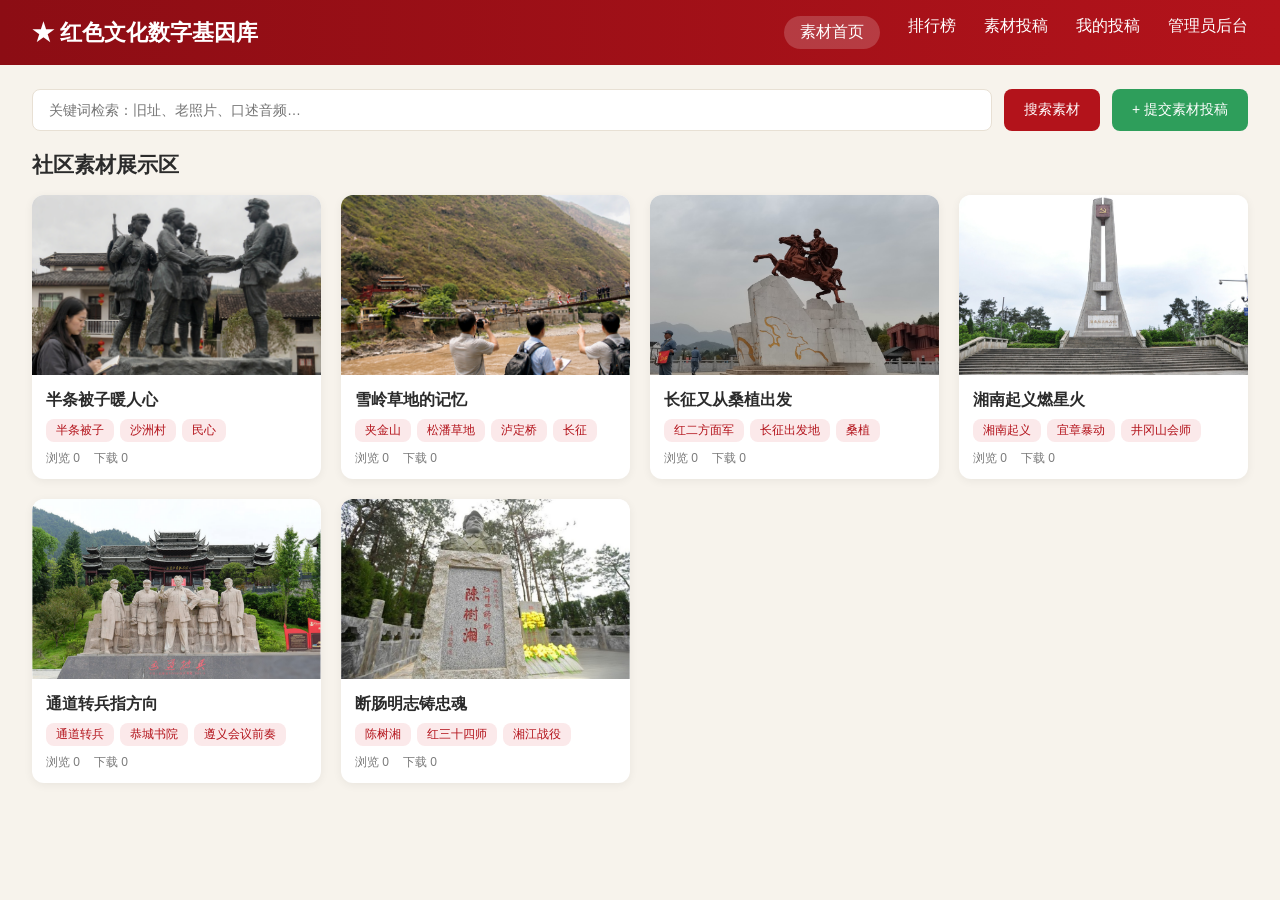
==== index.html @ 434a96a3 "初始项目骨架和6条素材" ====
<!DOCTYPE html>
<html lang="zh-CN">
<head>
  <meta charset="UTF-8">
  <meta name="viewport" content="width=device-width, initial-scale=1.0">
  <title>素材首页 · 红色文化数字基因库</title>
  <link rel="stylesheet" href="css/common.css">
</head>
<body>
  <!-- 顶部导航 -->
  <header class="top-bar">
    <div class="logo">★ 红色文化数字基因库</div>
    <nav class="nav">
      <a href="index.html" class="active">素材首页</a>
      <a href="javascript:;">排行榜</a>
      <a href="javascript:;">素材投稿</a>
      <a href="javascript:;">我的投稿</a>
      <a href="admin.html">管理员后台</a>
    </nav>
  </header>

  <main style="padding: 24px 32px;">
    <!-- 搜索与筛选（演示占位，后续按需实现真实筛选） -->
    <section style="display:flex;gap:12px;margin-bottom:20px;">
      <input type="text" placeholder="关键词检索：旧址、老照片、口述音频…"
             style="flex:1;padding:12px 16px;border:1px solid var(--border);border-radius:var(--radius-sm);font-size:var(--font-body);">
      <button class="btn btn-red">搜索素材</button>
      <button class="btn btn-green">+ 提交素材投稿</button>
    </section>

    <h2 style="margin:20px 0 16px;">社区素材展示区</h2>
    <!-- 素材卡片墙：由 js/data.js 渲染 -->
    <section id="material-grid" style="display:grid;grid-template-columns:repeat(auto-fill,minmax(260px,1fr));gap:20px;"></section>
  </main>

  <script src="js/data.js"></script>
  <script>
    // 渲染素材卡片；点击跳转详情页 detail.html?id=编号
    const grid = document.getElementById('material-grid');
    materials.forEach(m => {
      const card = document.createElement('div');
      card.className = 'card material-card';
      card.onclick = () => location.href = `detail.html?id=${m.id}`;
      const tags = m.tags.map(t => `<span class="tag">${t}</span>`).join('');
      card.innerHTML = `
        <img class="cover" src="${m.cover}" alt="${m.title}">
        <div class="info">
          <div class="title">${m.title}</div>
          <div class="tags">${tags}</div>
          <div class="meta"><span>浏览 ${m.views}</span><span>下载 ${m.downloads}</span></div>
        </div>`;
      grid.appendChild(card);
    });
  </script>
</body>
</html>
---- css/common.css ----
/* ============================================
   红色文化数字基因库 · 公共样式
   前台首页 / 详情页 / 管理后台 共用本文件
   配色、字号、卡片样式统一在此修改
   ============================================ */

:root {
  /* 主色（参考图深红标题栏） */
  --main-red: #b3131b;
  --main-red-dark: #8c0d14;
  --gold: #d9a441;
  /* 背景 */
  --bg: #f7f3ec;
  --card-bg: #ffffff;
  --tag-bg: #fbe9ea;
  --tag-text: #b3131b;
  /* 文字 */
  --text-main: #2b2b2b;
  --text-sub: #7a7a7a;
  /* 按钮 */
  --btn-green: #2e9e5b;
  --border: #e8e0d4;
  /* 圆角与间距 */
  --radius: 12px;
  --radius-sm: 8px;
  /* 字号 */
  --font-title: 22px;
  --font-subtitle: 16px;
  --font-body: 14px;
  --font-tag: 12px;
}

* { margin: 0; padding: 0; box-sizing: border-box; }

body {
  font-family: "Microsoft YaHei", "PingFang SC", sans-serif;
  background: var(--bg);
  color: var(--text-main);
  font-size: var(--font-body);
}

/* 顶部导航栏（红底） */
.top-bar {
  background: linear-gradient(90deg, var(--main-red-dark), var(--main-red));
  color: #fff;
  padding: 16px 32px;
  display: flex;
  align-items: center;
  justify-content: space-between;
}
.top-bar .logo {
  display: flex;
  align-items: center;
  gap: 10px;
  font-size: var(--font-title);
  font-weight: bold;
}
.top-bar .nav { display: flex; gap: 28px; }
.top-bar .nav a { color: #fff; text-decoration: none; font-size: var(--font-subtitle); }
.top-bar .nav a.active {
  background: rgba(255,255,255,.18);
  border-radius: 20px;
  padding: 6px 16px;
}

/* 通用卡片 */
.card {
  background: var(--card-bg);
  border-radius: var(--radius);
  box-shadow: 0 2px 10px rgba(0,0,0,.06);
  overflow: hidden;
}

/* 素材卡片 */
.material-card { cursor: pointer; }
.material-card .cover { width: 100%; height: 180px; object-fit: cover; }
.material-card .info { padding: 12px 14px; }
.material-card .title { font-size: var(--font-subtitle); font-weight: bold; margin-bottom: 8px; }
.material-card .tags { display: flex; gap: 6px; flex-wrap: wrap; margin-bottom: 8px; }
.material-card .tag {
  background: var(--tag-bg);
  color: var(--tag-text);
  font-size: var(--font-tag);
  padding: 3px 10px;
  border-radius: var(--radius-sm);
}
.material-card .meta { color: var(--text-sub); font-size: var(--font-tag); display: flex; gap: 14px; }

/* 按钮 */
.btn { border: none; border-radius: var(--radius-sm); padding: 10px 20px; cursor: pointer; font-size: var(--font-body); }
.btn-red { background: var(--main-red); color: #fff; }
.btn-green { background: var(--btn-green); color: #fff; }
.btn-gold { background: var(--gold); color: #fff; }

/* 表格（后台素材管理） */
.table { width: 100%; border-collapse: collapse; background: var(--card-bg); border-radius: var(--radius); overflow: hidden; }
.table th { background: var(--main-red); color: #fff; padding: 12px; font-size: var(--font-body); }
.table td { padding: 12px; border-bottom: 1px solid var(--border); }
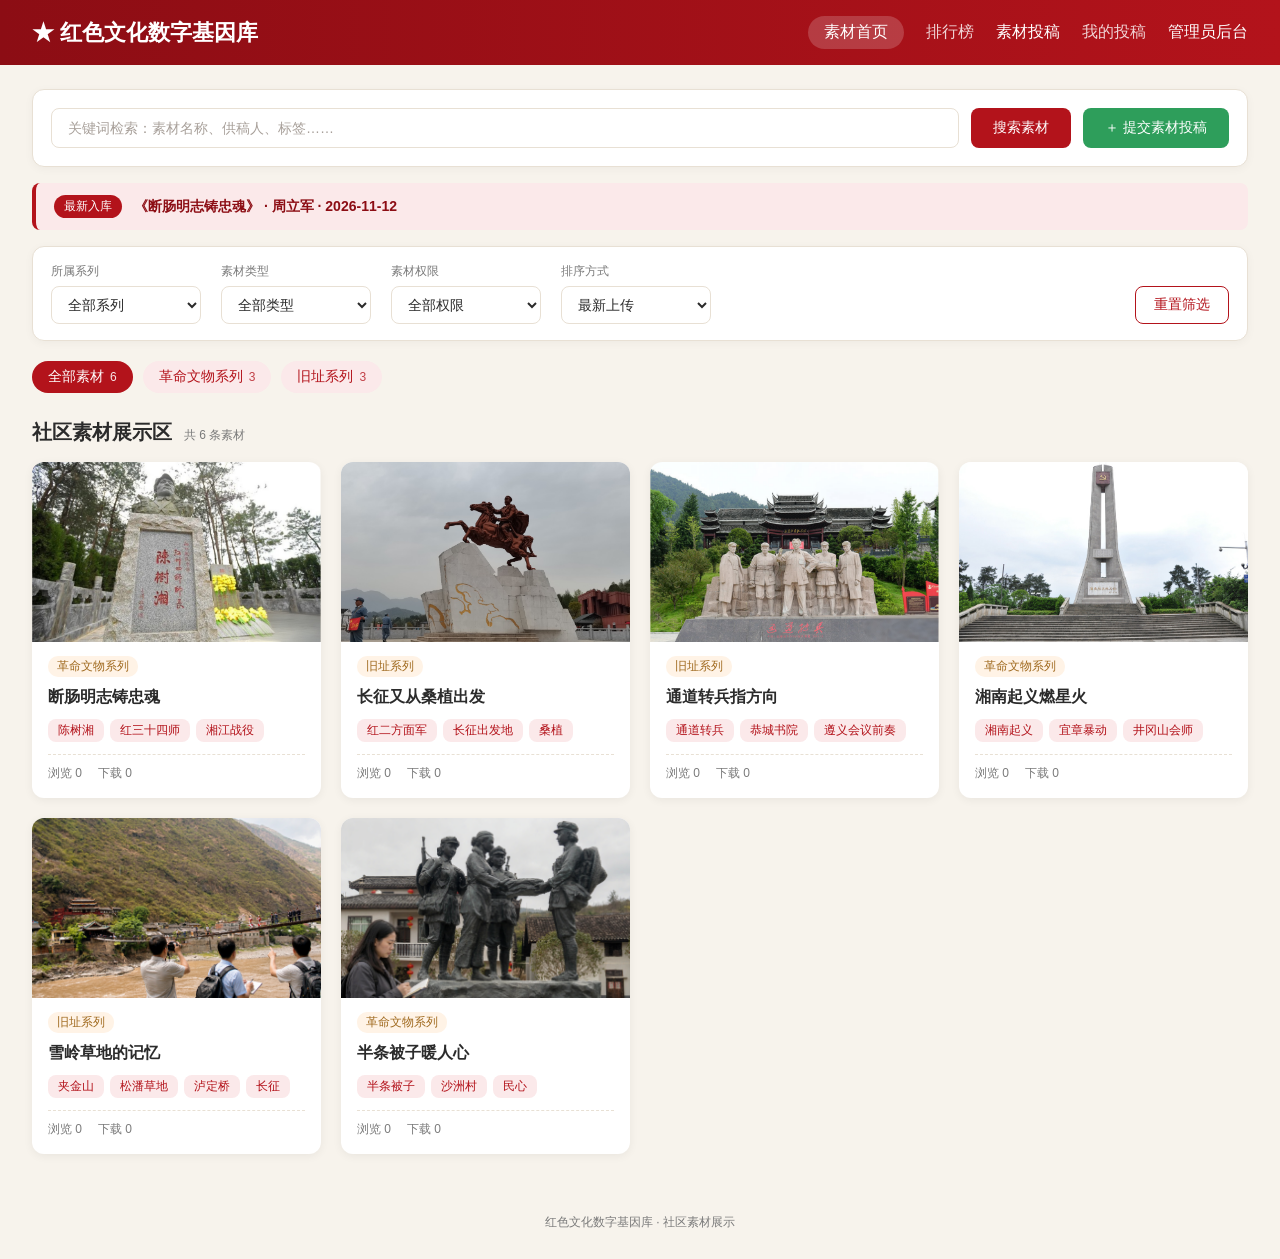
==== commit 5353bf42: "素材首页，详细页，投稿展示与本地浏览下载统计" ====
--- a/index.html
+++ b/index.html
@@ -5,6 +5,7 @@
   <meta name="viewport" content="width=device-width, initial-scale=1.0">
   <title>素材首页 · 红色文化数字基因库</title>
   <link rel="stylesheet" href="css/common.css">
+  <link rel="stylesheet" href="css/index.css">
 </head>
 <body>
   <!-- 顶部导航 -->
@@ -12,45 +13,147 @@
     <div class="logo">★ 红色文化数字基因库</div>
     <nav class="nav">
       <a href="index.html" class="active">素材首页</a>
-      <a href="javascript:;">排行榜</a>
-      <a href="javascript:;">素材投稿</a>
-      <a href="javascript:;">我的投稿</a>
+      <a href="javascript:;" class="nav-placeholder" aria-disabled="true" title="暂未开放">排行榜</a>
+      <a href="javascript:;" id="nav-submit" title="提交素材投稿">素材投稿</a>
+      <a href="javascript:;" class="nav-placeholder" aria-disabled="true" title="暂未开放">我的投稿</a>
       <a href="admin.html">管理员后台</a>
     </nav>
   </header>
 
-  <main style="padding: 24px 32px;">
-    <!-- 搜索与筛选（演示占位，后续按需实现真实筛选） -->
-    <section style="display:flex;gap:12px;margin-bottom:20px;">
-      <input type="text" placeholder="关键词检索：旧址、老照片、口述音频…"
-             style="flex:1;padding:12px 16px;border:1px solid var(--border);border-radius:var(--radius-sm);font-size:var(--font-body);">
-      <button class="btn btn-red">搜索素材</button>
-      <button class="btn btn-green">+ 提交素材投稿</button>
+  <main class="page">
+    <!-- 搜索区 -->
+    <section class="search-panel">
+      <div class="search-row">
+        <input id="search-input" class="search-input" type="search"
+               placeholder="关键词检索：素材名称、供稿人、标签……" autocomplete="off">
+        <button id="search-btn" class="btn btn-red" type="button">搜索素材</button>
+        <button id="submit-btn" class="btn btn-green" type="button">＋ 提交素材投稿</button>
+      </div>
     </section>
 
-    <h2 style="margin:20px 0 16px;">社区素材展示区</h2>
-    <!-- 素材卡片墙：由 js/data.js 渲染 -->
-    <section id="material-grid" style="display:grid;grid-template-columns:repeat(auto-fill,minmax(260px,1fr));gap:20px;"></section>
+    <!-- 最新素材提示 -->
+    <section class="latest-bar" aria-label="最新素材">
+      <span class="latest-label">最新入库</span>
+      <a id="latest-link" class="latest-link" href="index.html"></a>
+    </section>
+
+    <!-- 筛选区 -->
+    <section class="filter-card" aria-label="筛选条件">
+      <div class="filter-field">
+        <label for="filter-series">所属系列</label>
+        <select id="filter-series" class="filter-select"></select>
+      </div>
+      <div class="filter-field">
+        <label for="filter-type">素材类型</label>
+        <select id="filter-type" class="filter-select"></select>
+      </div>
+      <div class="filter-field">
+        <label for="filter-permission">素材权限</label>
+        <select id="filter-permission" class="filter-select">
+          <option value="all">全部权限</option>
+          <option value="public">公开素材</option>
+        </select>
+      </div>
+      <div class="filter-field">
+        <label for="filter-sort">排序方式</label>
+        <select id="filter-sort" class="filter-select">
+          <option value="date">最新上传</option>
+          <option value="views">浏览量</option>
+          <option value="downloads">下载量</option>
+        </select>
+      </div>
+      <div class="filter-actions">
+        <button id="reset-btn" class="btn btn-outline" type="button">重置筛选</button>
+      </div>
+    </section>
+
+    <!-- 系列快捷标签 -->
+    <section id="series-tabs" class="series-tabs" aria-label="系列快捷筛选"></section>
+
+    <!-- 卡片墙 -->
+    <div class="grid-head">
+      <h2>社区素材展示区</h2>
+      <span id="result-count" class="result-count"></span>
+    </div>
+    <section id="material-grid" class="material-grid" aria-live="polite"></section>
+    <p id="empty-state" class="empty-state" hidden>暂无匹配素材</p>
   </main>
 
+  <footer class="site-footer">红色文化数字基因库 · 社区素材展示</footer>
+
+  <!-- 投稿弹窗 -->
+  <div id="submit-modal" class="modal" hidden>
+    <div class="modal-backdrop" data-close-modal></div>
+    <div class="modal-dialog" role="dialog" aria-modal="true" aria-labelledby="modal-title">
+      <div class="modal-head">
+        <h3 id="modal-title">提交素材投稿</h3>
+        <button type="button" class="modal-close" id="modal-close" aria-label="关闭投稿窗口">×</button>
+      </div>
+      <form id="submit-form" class="modal-body" novalidate>
+        <div class="form-grid">
+          <div class="form-field form-field-full">
+            <label for="field-title">素材标题 <span class="required">*</span></label>
+            <input id="field-title" name="title" type="text" maxlength="60" placeholder="请输入素材标题">
+          </div>
+
+          <div class="form-field">
+            <label for="field-author">供稿人 <span class="required">*</span></label>
+            <input id="field-author" name="author" type="text" maxlength="30" placeholder="请输入供稿人姓名">
+          </div>
+
+          <div class="form-field">
+            <label for="field-series">所属系列 <span class="required">*</span></label>
+            <input id="field-series" name="series" type="text" maxlength="30" list="series-options"
+                   placeholder="如：革命文物系列" autocomplete="off">
+            <datalist id="series-options"></datalist>
+          </div>
+
+          <div class="form-field">
+            <label for="field-date">日期</label>
+            <input id="field-date" name="date" type="date">
+          </div>
+
+          <div class="form-field">
+            <label for="field-location">地点</label>
+            <input id="field-location" name="location" type="text" maxlength="60" placeholder="选填">
+          </div>
+
+          <div class="form-field form-field-full">
+            <label for="field-tags">标签</label>
+            <input id="field-tags" name="tags" type="text" maxlength="100"
+                   placeholder="选填，多个标签用逗号分隔，如：长征, 旧址">
+          </div>
+
+          <div class="form-field form-field-full">
+            <label for="field-intro">简介 <span class="required">*</span></label>
+            <textarea id="field-intro" name="intro" rows="4" maxlength="2000"
+                      placeholder="请填写素材简介"></textarea>
+          </div>
+
+          <div class="form-field form-field-full">
+            <label for="field-cover">本地配图 <span class="required">*</span></label>
+            <input id="field-cover" name="cover" type="file" accept="image/*">
+            <p class="field-hint">支持 JPG、PNG 等图片，建议不超过 2MB。</p>
+            <div id="cover-preview-wrap" class="cover-preview-wrap" hidden>
+              <img id="cover-preview" alt="配图预览">
+            </div>
+          </div>
+        </div>
+
+        <p id="form-error" class="form-error" role="alert" hidden></p>
+
+        <div class="modal-actions">
+          <button type="button" class="btn btn-outline" id="modal-cancel">取消</button>
+          <button type="submit" class="btn btn-green">确认投稿</button>
+        </div>
+      </form>
+    </div>
+  </div>
+
+  <div id="toast" class="toast" role="status" aria-live="polite" hidden></div>
+
   <script src="js/data.js"></script>
-  <script>
-    // 渲染素材卡片；点击跳转详情页 detail.html?id=编号
-    const grid = document.getElementById('material-grid');
-    materials.forEach(m => {
-      const card = document.createElement('div');
-      card.className = 'card material-card';
-      card.onclick = () => location.href = `detail.html?id=${m.id}`;
-      const tags = m.tags.map(t => `<span class="tag">${t}</span>`).join('');
-      card.innerHTML = `
-        <img class="cover" src="${m.cover}" alt="${m.title}">
-        <div class="info">
-          <div class="title">${m.title}</div>
-          <div class="tags">${tags}</div>
-          <div class="meta"><span>浏览 ${m.views}</span><span>下载 ${m.downloads}</span></div>
-        </div>`;
-      grid.appendChild(card);
-    });
-  </script>
+  <script src="js/front-common.js"></script>
+  <script src="js/index.js"></script>
 </body>
-</html>
+</html>
--- a/css/index.css
+++ b/css/index.css
@@ -0,0 +1,567 @@
+/* ============================================
+   素材首页样式（仅前台首页使用）
+   ============================================ */
+
+body {
+  min-height: 100vh;
+  display: flex;
+  flex-direction: column;
+}
+
+.top-bar {
+  flex-wrap: wrap;
+  gap: 12px;
+}
+
+.top-bar .nav {
+  align-items: center;
+  gap: 22px;
+  flex-wrap: wrap;
+}
+
+.top-bar .nav a.nav-placeholder {
+  opacity: .82;
+  cursor: default;
+}
+
+.top-bar .nav a.active {
+  padding: 6px 16px;
+}
+
+.page {
+  width: 100%;
+  max-width: 1280px;
+  margin: 0 auto;
+  padding: 24px 32px 40px;
+  flex: 1;
+}
+
+/* ---------- 搜索区 ---------- */
+.search-panel {
+  background: var(--card-bg);
+  border: 1px solid var(--border);
+  border-radius: var(--radius);
+  padding: 18px;
+  box-shadow: 0 2px 10px rgba(0, 0, 0, .04);
+}
+
+.search-row {
+  display: flex;
+  gap: 12px;
+  align-items: stretch;
+  flex-wrap: wrap;
+}
+
+.search-input {
+  flex: 1 1 320px;
+  min-width: 0;
+  padding: 11px 16px;
+  border: 1px solid var(--border);
+  border-radius: var(--radius-sm);
+  background: #fff;
+  color: var(--text-main);
+  font-size: var(--font-body);
+  font-family: inherit;
+  outline: none;
+}
+
+.search-input::placeholder {
+  color: #a8a09a;
+}
+
+.search-input:focus {
+  border-color: var(--main-red);
+  box-shadow: 0 0 0 2px rgba(179, 19, 27, .08);
+}
+
+.search-row .btn {
+  white-space: nowrap;
+  padding: 10px 22px;
+}
+
+/* ---------- 最新素材提示 ---------- */
+.latest-bar {
+  display: flex;
+  align-items: center;
+  gap: 12px;
+  margin-top: 16px;
+  padding: 12px 18px;
+  background: #fbe9ea;
+  border-left: 4px solid var(--main-red);
+  border-radius: var(--radius-sm);
+  flex-wrap: wrap;
+}
+
+.latest-label {
+  flex: none;
+  background: var(--main-red);
+  color: #fff;
+  font-size: var(--font-tag);
+  padding: 3px 10px;
+  border-radius: 12px;
+}
+
+.latest-link {
+  color: var(--main-red-dark);
+  font-size: var(--font-body);
+  text-decoration: none;
+  font-weight: bold;
+}
+
+.latest-link:hover {
+  text-decoration: underline;
+}
+
+/* ---------- 筛选区 ---------- */
+.filter-card {
+  display: flex;
+  align-items: flex-end;
+  flex-wrap: wrap;
+  gap: 16px 20px;
+  margin-top: 16px;
+  padding: 16px 18px;
+  background: var(--card-bg);
+  border: 1px solid var(--border);
+  border-radius: var(--radius);
+  box-shadow: 0 2px 10px rgba(0, 0, 0, .04);
+}
+
+.filter-field {
+  display: flex;
+  flex-direction: column;
+  gap: 6px;
+}
+
+.filter-field label {
+  color: var(--text-sub);
+  font-size: var(--font-tag);
+}
+
+.filter-select {
+  min-width: 150px;
+  padding: 9px 12px;
+  border: 1px solid var(--border);
+  border-radius: var(--radius-sm);
+  background: #fff;
+  color: var(--text-main);
+  font-size: var(--font-body);
+  font-family: inherit;
+  cursor: pointer;
+  outline: none;
+}
+
+.filter-select:focus {
+  border-color: var(--main-red);
+}
+
+.filter-actions {
+  margin-left: auto;
+}
+
+.btn-outline {
+  background: #fff;
+  color: var(--main-red);
+  border: 1px solid var(--main-red);
+  padding: 9px 18px;
+}
+
+.btn-outline:hover {
+  background: var(--tag-bg);
+}
+
+/* ---------- 系列快捷标签 ---------- */
+.series-tabs {
+  display: flex;
+  flex-wrap: wrap;
+  gap: 10px;
+  margin-top: 20px;
+}
+
+.series-tab {
+  display: inline-flex;
+  align-items: center;
+  gap: 6px;
+  padding: 7px 16px;
+  border: none;
+  border-radius: 18px;
+  background: #fbe9ea;
+  color: var(--main-red);
+  font-size: var(--font-body);
+  font-family: inherit;
+  cursor: pointer;
+}
+
+.series-tab .series-count {
+  font-size: var(--font-tag);
+  opacity: .78;
+}
+
+.series-tab.active {
+  background: var(--main-red);
+  color: #fff;
+}
+
+.series-tab.active .series-count {
+  opacity: .9;
+}
+
+/* ---------- 卡片墙 ---------- */
+.grid-head {
+  display: flex;
+  align-items: baseline;
+  gap: 12px;
+  margin: 26px 0 16px;
+}
+
+.grid-head h2 {
+  font-size: 20px;
+  color: var(--text-main);
+}
+
+.result-count {
+  color: var(--text-sub);
+  font-size: var(--font-tag);
+}
+
+.material-grid {
+  display: grid;
+  grid-template-columns: repeat(4, minmax(0, 1fr));
+  gap: 20px;
+}
+
+.material-card {
+  display: flex;
+  flex-direction: column;
+  transition: box-shadow .18s ease, transform .18s ease;
+}
+
+.material-card:hover,
+.material-card:focus-visible {
+  box-shadow: 0 6px 18px rgba(140, 13, 20, .14);
+  transform: translateY(-2px);
+  outline: none;
+}
+
+.material-card .cover {
+  display: block;
+  width: 100%;
+  height: 180px;
+  object-fit: cover;
+  background: #eee7dc;
+}
+
+.material-card .info {
+  display: flex;
+  flex-direction: column;
+  flex: 1;
+  padding: 14px 16px 16px;
+}
+
+.material-card .card-series {
+  align-self: flex-start;
+  background: #fff3e6;
+  color: #a06a1f;
+  font-size: var(--font-tag);
+  padding: 2px 9px;
+  border-radius: 10px;
+  margin-bottom: 8px;
+}
+
+.material-card .card-title {
+  font-size: var(--font-subtitle);
+  font-weight: bold;
+  line-height: 1.5;
+  color: var(--text-main);
+  margin-bottom: 10px;
+  display: -webkit-box;
+  -webkit-line-clamp: 2;
+  -webkit-box-orient: vertical;
+  overflow: hidden;
+}
+
+.material-card .tags {
+  display: flex;
+  gap: 6px;
+  flex-wrap: wrap;
+  margin-bottom: 12px;
+}
+
+.material-card .tag {
+  background: var(--tag-bg);
+  color: var(--tag-text);
+  font-size: var(--font-tag);
+  padding: 3px 10px;
+  border-radius: var(--radius-sm);
+}
+
+.material-card .meta {
+  margin-top: auto;
+  padding-top: 10px;
+  border-top: 1px dashed var(--border);
+  color: var(--text-sub);
+  font-size: var(--font-tag);
+  display: flex;
+  gap: 16px;
+}
+
+.empty-state {
+  padding: 56px 20px;
+  text-align: center;
+  color: var(--text-sub);
+  background: var(--card-bg);
+  border: 1px dashed var(--border);
+  border-radius: var(--radius);
+}
+
+.site-footer {
+  padding: 20px 32px 28px;
+  text-align: center;
+  color: var(--text-sub);
+  font-size: var(--font-tag);
+}
+
+/* ---------- 响应式 ---------- */
+@media (max-width: 1099px) {
+  .material-grid {
+    grid-template-columns: repeat(2, minmax(0, 1fr));
+  }
+}
+
+@media (max-width: 760px) {
+  .top-bar {
+    padding: 14px 18px;
+  }
+
+  .top-bar .logo {
+    font-size: 18px;
+  }
+
+  .top-bar .nav {
+    gap: 14px;
+    font-size: var(--font-tag);
+  }
+
+  .page {
+    padding: 18px 16px 32px;
+  }
+
+  .filter-field,
+  .filter-select {
+    flex: 1 1 140px;
+    min-width: 0;
+    width: 100%;
+  }
+
+  .filter-field {
+    flex: 1 1 45%;
+  }
+
+  .filter-actions {
+    flex: 1 1 100%;
+    margin-left: 0;
+  }
+
+  .filter-actions .btn {
+    width: 100%;
+  }
+}
+
+@media (max-width: 640px) {
+  .material-grid {
+    grid-template-columns: 1fr;
+  }
+}
+/* ---------- 投稿弹窗 ---------- */
+body.modal-open {
+  overflow: hidden;
+}
+
+.modal {
+  position: fixed;
+  inset: 0;
+  z-index: 100;
+  padding: 32px 16px;
+  overflow-y: auto;
+}
+
+.modal-backdrop {
+  position: fixed;
+  inset: 0;
+  background: rgba(30, 20, 20, .48);
+}
+
+.modal-dialog {
+  position: relative;
+  z-index: 1;
+  width: 100%;
+  max-width: 720px;
+  margin: 0 auto;
+  background: #fff;
+  border-radius: var(--radius);
+  box-shadow: 0 16px 48px rgba(0, 0, 0, .22);
+  overflow: hidden;
+}
+
+.modal-head {
+  display: flex;
+  align-items: center;
+  justify-content: space-between;
+  padding: 18px 22px;
+  border-bottom: 1px solid var(--border);
+}
+
+.modal-head h3 {
+  font-size: 18px;
+  color: var(--main-red-dark);
+}
+
+.modal-close {
+  border: none;
+  background: transparent;
+  color: var(--text-sub);
+  font-size: 24px;
+  line-height: 1;
+  width: 32px;
+  height: 32px;
+  border-radius: 50%;
+  cursor: pointer;
+}
+
+.modal-close:hover {
+  background: var(--tag-bg);
+  color: var(--main-red);
+}
+
+.modal-body {
+  padding: 20px 22px 22px;
+}
+
+.form-grid {
+  display: grid;
+  grid-template-columns: repeat(2, minmax(0, 1fr));
+  gap: 14px 18px;
+}
+
+.form-field {
+  display: flex;
+  flex-direction: column;
+  gap: 6px;
+}
+
+.form-field-full {
+  grid-column: 1 / -1;
+}
+
+.form-field label {
+  color: var(--text-main);
+  font-size: var(--font-body);
+}
+
+.required {
+  color: var(--main-red);
+}
+
+.form-field input[type="text"],
+.form-field input[type="date"],
+.form-field textarea {
+  width: 100%;
+  padding: 9px 12px;
+  border: 1px solid var(--border);
+  border-radius: var(--radius-sm);
+  background: #fff;
+  color: var(--text-main);
+  font-size: var(--font-body);
+  font-family: inherit;
+  outline: none;
+}
+
+.form-field textarea {
+  resize: vertical;
+  min-height: 92px;
+  line-height: 1.7;
+}
+
+.form-field input:focus,
+.form-field textarea:focus {
+  border-color: var(--main-red);
+  box-shadow: 0 0 0 2px rgba(179, 19, 27, .08);
+}
+
+.form-field input[type="file"] {
+  width: 100%;
+  padding: 8px 10px;
+  border: 1px dashed var(--border);
+  border-radius: var(--radius-sm);
+  background: #fdfbf8;
+  color: var(--text-sub);
+  font-size: var(--font-tag);
+}
+
+.field-hint {
+  color: var(--text-sub);
+  font-size: var(--font-tag);
+}
+
+.cover-preview-wrap {
+  margin-top: 8px;
+  padding: 8px;
+  border: 1px solid var(--border);
+  border-radius: var(--radius-sm);
+  background: #faf7f2;
+}
+
+.cover-preview-wrap img {
+  display: block;
+  width: 100%;
+  max-height: 220px;
+  object-fit: contain;
+}
+
+.form-error {
+  margin-top: 14px;
+  padding: 10px 14px;
+  background: #fdecec;
+  border: 1px solid #f3b9b9;
+  border-radius: var(--radius-sm);
+  color: #a50e16;
+  font-size: var(--font-body);
+}
+
+.modal-actions {
+  display: flex;
+  justify-content: flex-end;
+  gap: 12px;
+  margin-top: 20px;
+}
+
+/* ---------- 操作提示 ---------- */
+.toast {
+  position: fixed;
+  left: 50%;
+  bottom: 32px;
+  transform: translateX(-50%);
+  z-index: 110;
+  padding: 12px 24px;
+  background: var(--btn-green);
+  color: #fff;
+  border-radius: 22px;
+  box-shadow: 0 8px 24px rgba(46, 158, 91, .3);
+  font-size: var(--font-body);
+  white-space: nowrap;
+}
+
+@media (max-width: 640px) {
+  .form-grid {
+    grid-template-columns: 1fr;
+  }
+
+  .modal {
+    padding: 16px 10px;
+  }
+
+  .toast {
+    max-width: calc(100vw - 32px);
+    white-space: normal;
+    text-align: center;
+  }
+}
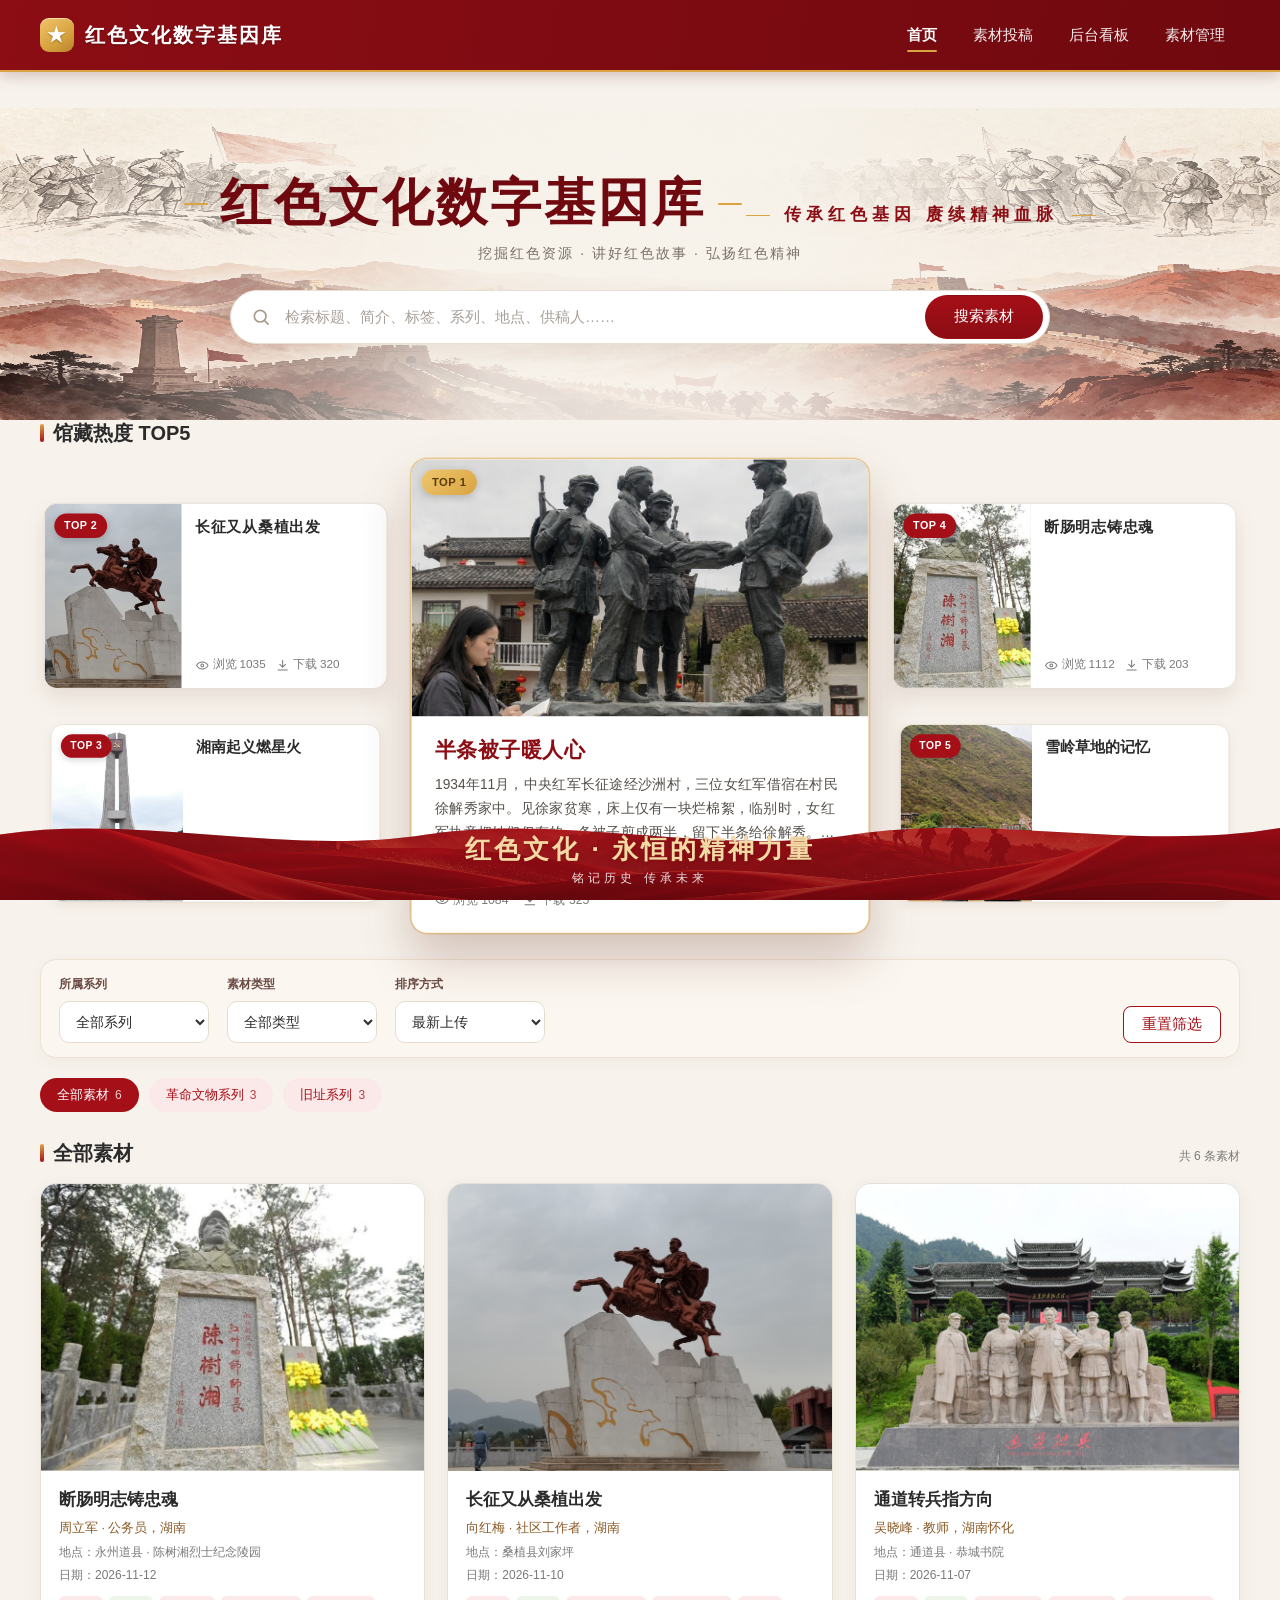
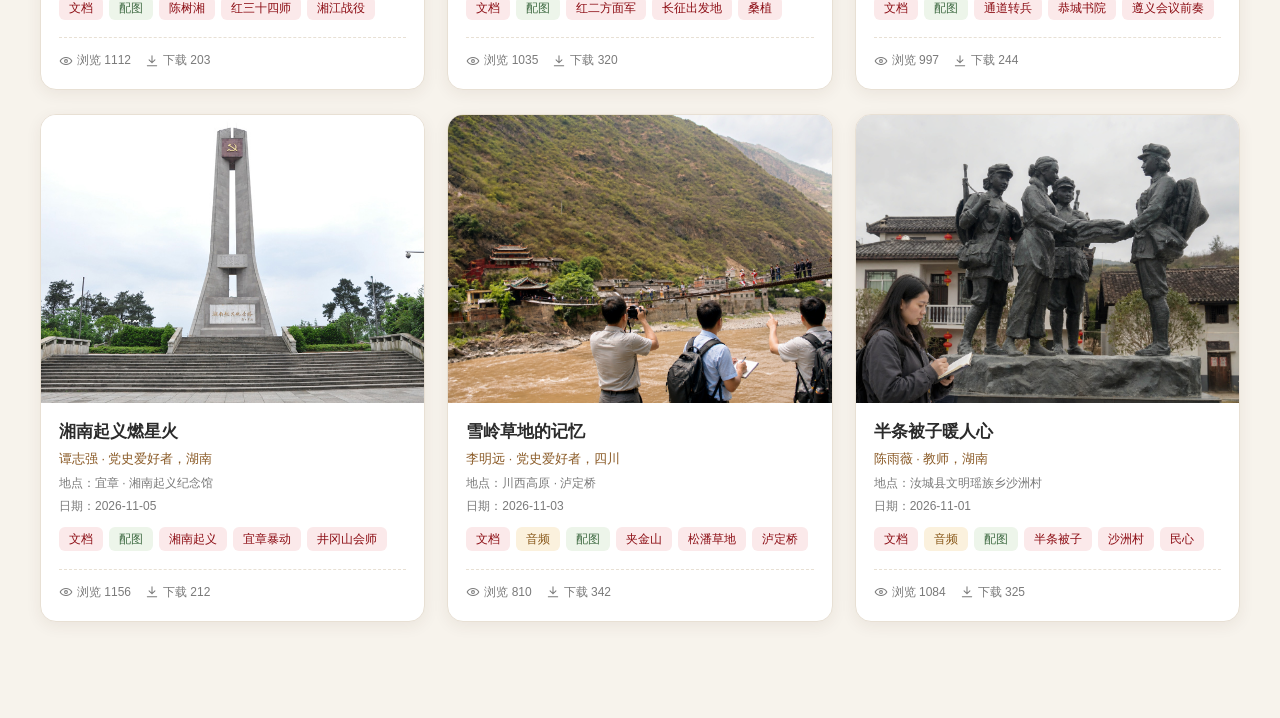
==== commit 37630318: "UI设计" ====
--- a/index.html
+++ b/index.html
@@ -3,38 +3,88 @@
 <head>
   <meta charset="UTF-8">
   <meta name="viewport" content="width=device-width, initial-scale=1.0">
-  <title>素材首页 · 红色文化数字基因库</title>
+  <title>首页 · 红色文化数字基因库</title>
   <link rel="stylesheet" href="css/common.css">
   <link rel="stylesheet" href="css/index.css">
 </head>
 <body>
-  <!-- 顶部导航 -->
-  <header class="top-bar">
-    <div class="logo">★ 红色文化数字基因库</div>
-    <nav class="nav">
-      <a href="index.html" class="active">素材首页</a>
-      <a href="javascript:;" class="nav-placeholder" aria-disabled="true" title="暂未开放">排行榜</a>
-      <a href="javascript:;" id="nav-submit" title="提交素材投稿">素材投稿</a>
-      <a href="javascript:;" class="nav-placeholder" aria-disabled="true" title="暂未开放">我的投稿</a>
-      <a href="admin.html">管理员后台</a>
-    </nav>
+  <!-- 顶部红色实底导航（吸顶） -->
+  <header class="top-bar site-header">
+    <div class="top-bar-inner">
+      <a class="logo" href="index.html" aria-label="红色文化数字基因库首页">
+        <span class="logo-mark" aria-hidden="true">★</span>
+        <span class="logo-text">红色文化数字基因库</span>
+      </a>
+      <nav class="nav" aria-label="主导航">
+        <a href="index.html" class="active" aria-current="page">首页</a>
+        <a href="javascript:;" id="nav-submit" title="提交素材投稿">素材投稿</a>
+        <a href="admin.html">后台看板</a>
+        <a href="admin-materials.html">素材管理</a>
+      </nav>
+    </div>
   </header>
 
   <main class="page">
     <!-- 搜索区 -->
-    <section class="search-panel">
-      <div class="search-row">
+    <section class="hero-search" aria-labelledby="hero-title">
+      <div class="hero-decor" aria-hidden="true">
+        <svg viewBox="0 0 1440 520" preserveAspectRatio="xMidYMax slice">
+          <defs>
+            <linearGradient id="heroRidge" x1="0" x2="1" y1="0" y2="0">
+              <stop offset="0" stop-color="#b3131b" stop-opacity=".16"/>
+              <stop offset=".5" stop-color="#d9a441" stop-opacity=".10"/>
+              <stop offset="1" stop-color="#8c0d14" stop-opacity=".14"/>
+            </linearGradient>
+          </defs>
+          <path opacity=".06" fill="#8c0d14" d="M0 330 L120 248 L260 318 L390 226 L520 322 L680 260 L820 336 L980 230 L1120 318 L1270 252 L1440 334 L1440 520 L0 520 Z"/>
+          <path opacity=".08" fill="url(#heroRidge)" d="M0 392 L170 318 L320 382 L470 292 L620 386 L780 326 L930 392 L1090 300 L1240 380 L1370 316 L1440 386 L1440 520 L0 520 Z"/>
+          <g opacity=".08" fill="#8c0d14">
+            <path d="M70 430 h92 v-18 h18 v18 h64 v-18 h18 v18 h92 v18 h-284 Z"/>
+            <path d="M1040 414 h84 v-16 h16 v16 h58 v-16 h16 v16 h86 v18 h-260 Z"/>
+          </g>
+          <g opacity=".1" fill="#b3131b">
+            <rect x="1268" y="214" width="5" height="150" rx="2"/>
+            <path d="M1273 218 L1342 232 L1273 252 Z"/>
+          </g>
+          <g opacity=".07" fill="#8c0d14">
+            <rect x="1126" y="246" width="18" height="126" rx="3"/>
+            <path d="M1112 372 h46 v18 h-46 Z"/>
+          </g>
+          <g opacity=".05" fill="#8c0d14">
+            <circle cx="302" cy="382" r="10"/>
+            <circle cx="330" cy="386" r="10"/>
+            <circle cx="358" cy="382" r="10"/>
+            <path d="M286 420 q16 -24 32 0 v34 h-32 Z"/>
+            <path d="M314 424 q16 -24 32 0 v30 h-32 Z"/>
+            <path d="M342 420 q16 -24 32 0 v34 h-32 Z"/>
+          </g>
+        </svg>
+      </div>
+      <h1 id="hero-title" class="hero-title">红色文化数字基因库</h1>
+      <p class="hero-subtitle-main">传承红色基因 赓续精神血脉</p>
+      <p class="hero-subtitle-sub">挖掘红色资源 · 讲好红色故事 · 弘扬红色精神</p>
+      <form id="search-form" class="search-box" role="search" autocomplete="off">
+        <svg class="search-icon" viewBox="0 0 24 24" fill="none" stroke="currentColor"
+             stroke-width="2" stroke-linecap="round" aria-hidden="true">
+          <circle cx="11" cy="11" r="7"></circle>
+          <path d="m16.5 16.5 4 4"></path>
+        </svg>
         <input id="search-input" class="search-input" type="search"
-               placeholder="关键词检索：素材名称、供稿人、标签……" autocomplete="off">
-        <button id="search-btn" class="btn btn-red" type="button">搜索素材</button>
-        <button id="submit-btn" class="btn btn-green" type="button">＋ 提交素材投稿</button>
-      </div>
+               placeholder="检索标题、简介、标签、系列、地点、供稿人……" aria-label="检索素材">
+        <button id="search-btn" class="btn btn-red" type="submit">搜索素材</button>
+      </form>
     </section>
 
-    <!-- 最新素材提示 -->
-    <section class="latest-bar" aria-label="最新素材">
-      <span class="latest-label">最新入库</span>
-      <a id="latest-link" class="latest-link" href="index.html"></a>
+    <!-- 热度 TOP5 分层展示 -->
+    <section class="top5-section" aria-labelledby="top5-title">
+      <div class="section-head">
+        <h2 id="top5-title">馆藏热度 TOP5</h2>
+      </div>
+      <div id="top5-layout" class="top5-layout" aria-live="polite">
+        <div class="top5-side" id="top5-left"></div>
+        <div class="top5-center" id="top5-center"></div>
+        <div class="top5-side" id="top5-right"></div>
+      </div>
     </section>
 
     <!-- 筛选区 -->
@@ -48,15 +98,9 @@
         <select id="filter-type" class="filter-select"></select>
       </div>
       <div class="filter-field">
-        <label for="filter-permission">素材权限</label>
-        <select id="filter-permission" class="filter-select">
-          <option value="all">全部权限</option>
-          <option value="public">公开素材</option>
-        </select>
-      </div>
-      <div class="filter-field">
         <label for="filter-sort">排序方式</label>
         <select id="filter-sort" class="filter-select">
+          <option value="relevance">相关度</option>
           <option value="date">最新上传</option>
           <option value="views">浏览量</option>
           <option value="downloads">下载量</option>
@@ -70,16 +114,43 @@
     <!-- 系列快捷标签 -->
     <section id="series-tabs" class="series-tabs" aria-label="系列快捷筛选"></section>
 
-    <!-- 卡片墙 -->
+    <!-- 全部素材墙 -->
     <div class="grid-head">
-      <h2>社区素材展示区</h2>
+      <h2>全部素材</h2>
       <span id="result-count" class="result-count"></span>
     </div>
     <section id="material-grid" class="material-grid" aria-live="polite"></section>
-    <p id="empty-state" class="empty-state" hidden>暂无匹配素材</p>
+    <div id="empty-state" class="empty-state" hidden>
+      <p class="empty-title">暂无匹配素材</p>
+      <p class="empty-desc">请尝试更换关键词，或重置筛选条件后重新浏览。</p>
+      <button id="empty-reset" class="btn btn-outline" type="button">重置筛选</button>
+    </div>
   </main>
 
-  <footer class="site-footer">红色文化数字基因库 · 社区素材展示</footer>
+  <footer class="footer-banner" aria-label="底部横幅">
+    <svg class="banner-shape" viewBox="0 0 1440 120" preserveAspectRatio="none" aria-hidden="true">
+      <defs>
+        <linearGradient id="bannerGrad" x1="0" y1="0" x2="0" y2="1">
+          <stop offset="0" stop-color="#a50f17"/>
+          <stop offset=".55" stop-color="#8c0d14"/>
+          <stop offset="1" stop-color="#6f090f"/>
+        </linearGradient>
+        <pattern id="bannerTex" patternUnits="userSpaceOnUse" width="1440" height="120">
+          <image href="assets/images/bg/footer-banner.png" x="0" y="0" width="1440" height="120" preserveAspectRatio="xMidYMax slice" opacity=".5"/>
+        </pattern>
+      </defs>
+      <path class="banner-path"
+        d="M0,38 C160,12 320,66 480,38 C640,12 800,66 960,38 C1120,12 1280,60 1440,30 L1440,120 L0,120 Z"
+        fill="url(#bannerGrad)"/>
+      <path class="banner-path-texture"
+        d="M0,38 C160,12 320,66 480,38 C640,12 800,66 960,38 C1120,12 1280,60 1440,30 L1440,120 L0,120 Z"
+        fill="url(#bannerTex)" opacity=".5"/>
+    </svg>
+    <div class="footer-content">
+      <p class="footer-slogan">红色文化 · 永恒的精神力量</p>
+      <p class="footer-sub">铭记历史 传承未来</p>
+    </div>
+  </footer>
 
   <!-- 投稿弹窗 -->
   <div id="submit-modal" class="modal" hidden>
@@ -144,7 +215,7 @@
 
         <div class="modal-actions">
           <button type="button" class="btn btn-outline" id="modal-cancel">取消</button>
-          <button type="submit" class="btn btn-green">确认投稿</button>
+          <button type="submit" class="btn btn-red">确认投稿</button>
         </div>
       </form>
     </div>
--- a/css/common.css
+++ b/css/common.css
@@ -1,98 +1,280 @@
 /* ============================================
    红色文化数字基因库 · 公共样式
    前台首页 / 详情页 / 管理后台 共用本文件
-   配色、字号、卡片样式统一在此修改
    ============================================ */
 
 :root {
-  /* 主色（参考图深红标题栏） */
-  --main-red: #b3131b;
+  --main-red: #a50f17;
   --main-red-dark: #8c0d14;
+  --main-red-deep: #6f090f;
   --gold: #d9a441;
-  /* 背景 */
+  --gold-light: #f3d9a3;
   --bg: #f7f3ec;
   --card-bg: #ffffff;
   --tag-bg: #fbe9ea;
-  --tag-text: #b3131b;
-  /* 文字 */
+  --tag-text: #8c0d14;
   --text-main: #2b2b2b;
   --text-sub: #7a7a7a;
-  /* 按钮 */
+  --border: #e8e0d4;
   --btn-green: #2e9e5b;
-  --border: #e8e0d4;
-  /* 圆角与间距 */
-  --radius: 12px;
+  --radius: 14px;
   --radius-sm: 8px;
-  /* 字号 */
+  --shadow-soft: 0 4px 16px rgba(76, 48, 24, .07);
+  --shadow-hover: 0 12px 28px rgba(110, 55, 28, .14);
   --font-title: 22px;
   --font-subtitle: 16px;
-  --font-body: 14px;
+  --font-body: 14.5px;
   --font-tag: 12px;
 }
 
 * { margin: 0; padding: 0; box-sizing: border-box; }
 
+html {
+  overflow-x: hidden;
+}
+
+[hidden] { display: none !important; }
+
 body {
-  font-family: "Microsoft YaHei", "PingFang SC", sans-serif;
+  font-family: "Microsoft YaHei", "PingFang SC", "Hiragino Sans GB", sans-serif;
   background: var(--bg);
   color: var(--text-main);
   font-size: var(--font-body);
-}
-
-/* 顶部导航栏（红底） */
+  line-height: 1.75;
+  overflow-x: hidden;
+  -webkit-font-smoothing: antialiased;
+}
+
+a { color: var(--main-red); }
+
+h1, h2, h3 { line-height: 1.35; color: var(--text-main); }
+
+.hero-title,
+.footer-slogan,
+.section-head h1,
+.section-head h2,
+.detail-title {
+  font-family: "STSong", "SimSun", "Source Han Serif SC", "Microsoft YaHei", sans-serif;
+  font-weight: 800;
+  color: var(--main-red-deep);
+}
+
+/* ---------- 顶部导航（红色实底吸顶） ---------- */
 .top-bar {
-  background: linear-gradient(90deg, var(--main-red-dark), var(--main-red));
-  color: #fff;
-  padding: 16px 32px;
+  position: sticky;
+  top: 0;
+  z-index: 50;
+  background: linear-gradient(100deg, #8c0d14 0%, #6f090f 100%);
+  color: #fff;
+  box-shadow: 0 4px 14px rgba(80, 8, 10, .22);
+  border-bottom: 2px solid var(--gold);
+}
+
+.top-bar-inner {
+  width: 100%;
+  max-width: 1500px;
+  margin: 0 auto;
+  padding: 0 40px;
+  min-height: 70px;
   display: flex;
   align-items: center;
   justify-content: space-between;
-}
+  gap: 18px;
+}
+
 .top-bar .logo {
   display: flex;
   align-items: center;
-  gap: 10px;
-  font-size: var(--font-title);
-  font-weight: bold;
-}
-.top-bar .nav { display: flex; gap: 28px; }
-.top-bar .nav a { color: #fff; text-decoration: none; font-size: var(--font-subtitle); }
+  gap: 11px;
+  color: #fff;
+  text-decoration: none;
+  font-family: "STSong", "SimSun", "Source Han Serif SC", "STKaiti", "KaiTi", "Microsoft YaHei", sans-serif;
+  font-size: 20px;
+  font-weight: 900;
+  letter-spacing: 2px;
+  white-space: nowrap;
+  text-shadow: 0 1px 2px rgba(0, 0, 0, .28);
+}
+
+.logo-text {
+  overflow: hidden;
+  white-space: nowrap;
+  text-overflow: ellipsis;
+}
+
+.logo-mark {
+  flex: none;
+  display: grid;
+  place-items: center;
+  width: 34px;
+  height: 34px;
+  border-radius: 9px;
+  background: linear-gradient(145deg, #f0c46b, var(--gold) 58%, #b8842a);
+  color: #fff;
+  font-size: 18px;
+  line-height: 1;
+  box-shadow: inset 0 1px 0 rgba(255, 255, 255, .45);
+}
+
+.top-bar .nav {
+  display: flex;
+  align-items: center;
+  gap: 6px;
+  flex-wrap: wrap;
+}
+
+.top-bar .nav a {
+  position: relative;
+  padding: 10px 15px;
+  border-radius: 7px;
+  color: rgba(255, 255, 255, .92);
+  text-decoration: none;
+  font-size: 15px;
+  line-height: 1.2;
+  transition: background .18s ease, color .18s ease;
+}
+
+.top-bar .nav a:hover {
+  background: rgba(255, 255, 255, .14);
+  color: #fff;
+}
+
 .top-bar .nav a.active {
-  background: rgba(255,255,255,.18);
-  border-radius: 20px;
-  padding: 6px 16px;
-}
-
-/* 通用卡片 */
+  color: #fff;
+  font-weight: 700;
+}
+
+.top-bar .nav a.active::after {
+  content: "";
+  position: absolute;
+  left: 15px;
+  right: 15px;
+  bottom: 2px;
+  height: 2px;
+  border-radius: 2px;
+  background: var(--gold);
+}
+
+/* ---------- 通用卡片 ---------- */
 .card {
   background: var(--card-bg);
+  border: 1px solid var(--border);
   border-radius: var(--radius);
-  box-shadow: 0 2px 10px rgba(0,0,0,.06);
+  box-shadow: var(--shadow-soft);
   overflow: hidden;
 }
 
-/* 素材卡片 */
-.material-card { cursor: pointer; }
-.material-card .cover { width: 100%; height: 180px; object-fit: cover; }
-.material-card .info { padding: 12px 14px; }
-.material-card .title { font-size: var(--font-subtitle); font-weight: bold; margin-bottom: 8px; }
-.material-card .tags { display: flex; gap: 6px; flex-wrap: wrap; margin-bottom: 8px; }
-.material-card .tag {
+/* ---------- 标签 ---------- */
+.tag,
+.type-tag {
+  display: inline-flex;
+  align-items: center;
+  padding: 3px 10px;
+  border-radius: 6px;
   background: var(--tag-bg);
   color: var(--tag-text);
   font-size: var(--font-tag);
-  padding: 3px 10px;
+  line-height: 1.5;
+}
+
+.type-tag {
+  background: #fff5e8;
+  color: #9a641b;
+}
+
+/* ---------- 统计小项 ---------- */
+.stats-line {
+  display: flex;
+  flex-wrap: wrap;
+  gap: 14px;
+  color: var(--text-sub);
+  font-size: var(--font-tag);
+}
+
+.stat-item {
+  display: inline-flex;
+  align-items: center;
+  gap: 4px;
+  white-space: nowrap;
+}
+
+.stat-item .stat-icon {
+  width: 14px;
+  height: 14px;
+  flex: none;
+}
+
+/* ---------- 按钮 ---------- */
+.btn {
+  display: inline-flex;
+  align-items: center;
+  justify-content: center;
+  gap: 6px;
+  border: 1px solid transparent;
   border-radius: var(--radius-sm);
-}
-.material-card .meta { color: var(--text-sub); font-size: var(--font-tag); display: flex; gap: 14px; }
-
-/* 按钮 */
-.btn { border: none; border-radius: var(--radius-sm); padding: 10px 20px; cursor: pointer; font-size: var(--font-body); }
-.btn-red { background: var(--main-red); color: #fff; }
+  padding: 10px 20px;
+  font-size: var(--font-body);
+  font-family: inherit;
+  line-height: 1.2;
+  cursor: pointer;
+  transition: background .18s ease, border-color .18s ease, color .18s ease, box-shadow .18s ease;
+}
+
+.btn-red { background: linear-gradient(180deg, #a50f17, #8c0d14); color: #fff; }
+.btn-red:hover { background: linear-gradient(180deg, #8c0d14, #6f090f); }
+
 .btn-green { background: var(--btn-green); color: #fff; }
+.btn-green:hover { background: #24824d; }
+
 .btn-gold { background: var(--gold); color: #fff; }
-
-/* 表格（后台素材管理） */
-.table { width: 100%; border-collapse: collapse; background: var(--card-bg); border-radius: var(--radius); overflow: hidden; }
-.table th { background: var(--main-red); color: #fff; padding: 12px; font-size: var(--font-body); }
-.table td { padding: 12px; border-bottom: 1px solid var(--border); }
+.btn-gold:hover { background: #c28f2f; }
+
+.btn-outline {
+  background: #fff;
+  color: var(--main-red);
+  border-color: var(--main-red);
+}
+
+.btn-outline:hover {
+  background: var(--tag-bg);
+}
+
+.btn:focus-visible,
+a:focus-visible,
+[tabindex="0"]:focus-visible {
+  outline: 2px solid rgba(179, 19, 27, .45);
+  outline-offset: 2px;
+}
+
+/* ---------- 表格（后台） ---------- */
+.table {
+  width: 100%;
+  border-collapse: collapse;
+  background: var(--card-bg);
+}
+
+.table th {
+  background: linear-gradient(180deg, #8c0d14, #6f090f);
+  color: #fff;
+  padding: 12px;
+  font-size: var(--font-body);
+}
+
+.table td {
+  padding: 12px;
+  border-bottom: 1px solid var(--border);
+}
+
+/* ---------- 响应式基础 ---------- */
+@media (max-width: 760px) {
+  .top-bar-inner {
+    padding: 10px 16px;
+    flex-direction: column;
+    align-items: flex-start;
+    gap: 6px;
+  }
+
+  .top-bar .logo { font-size: 17px; }
+  .top-bar .nav { width: 100%; gap: 2px; }
+  .top-bar .nav a { padding: 7px 10px; font-size: 13px; }
+}
--- a/css/index.css
+++ b/css/index.css
@@ -1,5 +1,6 @@
 /* ============================================
-   素材首页样式（仅前台首页使用）
+   素材首页样式
+   红金展馆风 + 数字档案卡片
    ============================================ */
 
 body {
@@ -8,108 +9,362 @@
   flex-direction: column;
 }
 
-.top-bar {
-  flex-wrap: wrap;
-  gap: 12px;
-}
-
-.top-bar .nav {
-  align-items: center;
-  gap: 22px;
-  flex-wrap: wrap;
-}
-
-.top-bar .nav a.nav-placeholder {
-  opacity: .82;
-  cursor: default;
-}
-
-.top-bar .nav a.active {
-  padding: 6px 16px;
-}
-
 .page {
   width: 100%;
-  max-width: 1280px;
+  max-width: 1320px;
   margin: 0 auto;
-  padding: 24px 32px 40px;
+  padding: 36px 36px 56px;
   flex: 1;
 }
 
 /* ---------- 搜索区 ---------- */
-.search-panel {
-  background: var(--card-bg);
+.hero-search {
+  position: relative;
+  padding: 30px 0 34px;
+  text-align: center;
+  background:
+    radial-gradient(rgba(179, 19, 27, .045) 1px, transparent 1px),
+    radial-gradient(circle at 14% 22%, rgba(179, 19, 27, .06), transparent 34%),
+    radial-gradient(circle at 86% 12%, rgba(217, 164, 65, .11), transparent 36%),
+    linear-gradient(180deg, #fbf7f0 0%, #f7f3ec 100%);
+  background-size: 26px 26px, 100% 100%, 100% 100%, 100% 100%;
+  border-radius: 0 0 24px 24px;
+}
+
+.hero-title {
+  position: relative;
+  display: inline-block;
+  padding: 0 36px;
+  font-size: clamp(28px, 3vw, 40px);
+  font-weight: 800;
+  letter-spacing: 2px;
+  color: var(--main-red-dark);
+  line-height: 1.25;
+}
+
+.hero-title::before,
+.hero-title::after {
+  content: "";
+  position: absolute;
+  top: 50%;
+  width: 24px;
+  height: 2px;
+  border-radius: 2px;
+  background: var(--gold);
+}
+
+.hero-title::before { left: 0; }
+.hero-title::after { right: 0; }
+
+.hero-subtitle {
+  margin-top: 9px;
+  color: var(--text-sub);
+  font-size: 15.5px;
+  letter-spacing: 2px;
+}
+
+.search-box {
+  display: flex;
+  align-items: center;
+  gap: 8px;
+  width: min(820px, 100%);
+  min-height: 52px;
+  margin: 24px auto 0;
+  padding: 4px 6px 4px 20px;
+  background: #fff;
   border: 1px solid var(--border);
-  border-radius: var(--radius);
-  padding: 18px;
-  box-shadow: 0 2px 10px rgba(0, 0, 0, .04);
-}
-
-.search-row {
-  display: flex;
-  gap: 12px;
-  align-items: stretch;
-  flex-wrap: wrap;
+  border-radius: 999px;
+  box-shadow: 0 8px 24px rgba(101, 63, 34, .09);
+  transition: border-color .18s ease, box-shadow .18s ease;
+}
+
+.search-box:focus-within {
+  border-color: var(--main-red);
+  box-shadow: 0 0 0 3px rgba(179, 19, 27, .1), 0 10px 26px rgba(101, 63, 34, .12);
+}
+
+.search-icon {
+  flex: none;
+  width: 20px;
+  height: 20px;
+  color: #a89a8a;
+}
+
+.search-box:focus-within .search-icon {
+  color: var(--main-red);
 }
 
 .search-input {
-  flex: 1 1 320px;
+  flex: 1 1 auto;
   min-width: 0;
-  padding: 11px 16px;
-  border: 1px solid var(--border);
-  border-radius: var(--radius-sm);
-  background: #fff;
+  height: 42px;
+  padding: 0 6px;
+  border: none;
+  background: transparent;
   color: var(--text-main);
-  font-size: var(--font-body);
+  font-size: 15px;
   font-family: inherit;
   outline: none;
 }
 
-.search-input::placeholder {
-  color: #a8a09a;
-}
-
-.search-input:focus {
-  border-color: var(--main-red);
-  box-shadow: 0 0 0 2px rgba(179, 19, 27, .08);
-}
-
-.search-row .btn {
-  white-space: nowrap;
-  padding: 10px 22px;
-}
-
-/* ---------- 最新素材提示 ---------- */
-.latest-bar {
-  display: flex;
+.search-input::placeholder { color: #a8a09a; }
+
+.search-box .btn {
+  flex: none;
+  border-radius: 999px;
+  padding: 12px 28px;
+}
+
+/* ---------- 区块标题 ---------- */
+.section-head,
+.grid-head {
+  display: flex;
+  align-items: baseline;
+  justify-content: space-between;
+  gap: 12px;
+  flex-wrap: wrap;
+}
+
+.section-head {
+  margin-bottom: 16px;
+}
+
+.section-head h2,
+.grid-head h2 {
+  position: relative;
+  padding-left: 13px;
+  font-size: 20px;
+  font-weight: 800;
+  color: var(--text-main);
+}
+
+.section-head h2::before,
+.grid-head h2::before {
+  content: "";
+  position: absolute;
+  left: 0;
+  top: 50%;
+  width: 4px;
+  height: 18px;
+  border-radius: 2px;
+  background: linear-gradient(180deg, var(--gold), var(--main-red));
+  transform: translateY(-50%);
+}
+
+.section-note,
+.result-count {
+  color: var(--text-sub);
+  font-size: 12px;
+}
+
+/* ---------- 热度 TOP5 ---------- */
+.top5-section {
+  margin-bottom: 30px;
+}
+
+.top5-layout {
+  display: grid;
+  grid-template-columns: minmax(0, .96fr) minmax(0, 1.28fr) minmax(0, .96fr);
+  gap: 20px;
+  align-items: stretch;
+}
+
+.top5-side {
+  display: flex;
+  flex-direction: column;
+  gap: 20px;
+  min-width: 0;
+}
+
+.top5-side > article {
+  flex: 1 1 0;
+}
+
+.top5-main {
+  position: relative;
+  z-index: 3;
+  display: flex;
+  flex-direction: column;
+  min-height: 420px;
+  height: 100%;
+  background: #fff;
+  border: 1px solid rgba(217, 164, 65, .58);
+  border-radius: 16px;
+  box-shadow:
+    0 24px 48px rgba(110, 55, 28, .22),
+    0 0 0 1px rgba(217, 164, 65, .16);
+  overflow: hidden;
+  cursor: pointer;
+  transform: scale(1.05);
+  transform-origin: center;
+  transition: transform .2s ease, box-shadow .2s ease, border-color .2s ease;
+}
+
+.top5-main:hover,
+.top5-main:focus-visible {
+  transform: translateY(-4px) scale(1.05);
+  border-color: var(--gold);
+  box-shadow:
+    0 30px 56px rgba(110, 55, 28, .26),
+    0 0 0 1px rgba(217, 164, 65, .26);
+  outline: none;
+}
+
+.top5-main-cover {
+  position: relative;
+  aspect-ratio: 16 / 10;
+  background: #eee7dc;
+  overflow: hidden;
+}
+
+.top5-main-cover img {
+  display: block;
+  width: 100%;
+  height: 100%;
+  object-fit: cover;
+}
+
+.top5-main-body {
+  display: flex;
+  flex-direction: column;
+  flex: 1;
+  padding: 19px 23px 21px;
+}
+
+.top5-main-title {
+  font-size: 22px;
+  font-weight: 800;
+  color: var(--main-red-dark);
+}
+
+.top5-main-intro {
+  margin-top: 8px;
+  color: #55504a;
+  font-size: 13.5px;
+  line-height: 1.75;
+}
+
+.top5-main-location {
+  margin-top: 10px;
+  color: var(--text-sub);
+  font-size: 12px;
+}
+
+.top5-main-stats {
+  margin-top: auto;
+  padding-top: 12px;
+  border-top: 1px dashed var(--border);
+}
+
+.top5-mini {
+  position: relative;
+  z-index: 1;
+  display: grid;
+  grid-template-columns: 41% minmax(0, 1fr);
+  min-height: 0;
+  background: #fff;
+  border: 1px solid var(--border);
+  border-radius: 14px;
+  box-shadow: 0 3px 10px rgba(96, 55, 28, .06);
+  overflow: hidden;
+  cursor: pointer;
+  transform: scale(.9) translateY(18px);
+  transform-origin: center;
+  transition: transform .2s ease, box-shadow .2s ease, border-color .2s ease;
+}
+
+.top5-mini--near {
+  z-index: 2;
+  transform: scale(.96) translateY(10px);
+  box-shadow: 0 7px 18px rgba(96, 55, 28, .09);
+}
+
+.top5-mini--far {
+  z-index: 1;
+  transform: scale(.9) translateY(18px);
+  box-shadow: 0 3px 10px rgba(96, 55, 28, .06);
+}
+
+.top5-mini:hover,
+.top5-mini:focus-visible {
+  border-color: var(--gold);
+  box-shadow: var(--shadow-hover);
+  outline: none;
+}
+
+.top5-mini--near:hover,
+.top5-mini--near:focus-visible {
+  transform: scale(.97) translateY(7px);
+}
+
+.top5-mini--far:hover,
+.top5-mini--far:focus-visible {
+  transform: scale(.91) translateY(15px);
+}
+
+.top5-mini-cover {
+  position: relative;
+  min-height: 100%;
+  background: #eee7dc;
+  overflow: hidden;
+}
+
+.top5-mini-cover img {
+  display: block;
+  width: 100%;
+  height: 100%;
+  object-fit: cover;
+}
+
+.top5-mini-body {
+  display: flex;
+  flex-direction: column;
+  min-width: 0;
+  padding: 14px 14px 13px;
+}
+
+.top5-mini-title {
+  font-size: 15px;
+  font-weight: 700;
+  color: var(--text-main);
+  display: -webkit-box;
+  -webkit-line-clamp: 2;
+  -webkit-box-orient: vertical;
+  overflow: hidden;
+}
+
+.top5-mini-stats {
+  margin-top: auto;
+  padding-top: 8px;
+  gap: 10px;
+}
+
+.top5-empty {
+  grid-column: 1 / -1;
+  padding: 40px 20px;
+  text-align: center;
+  color: var(--text-sub);
+}
+
+.rank-badge {
+  position: absolute;
+  top: 10px;
+  left: 10px;
+  display: inline-flex;
   align-items: center;
-  gap: 12px;
-  margin-top: 16px;
-  padding: 12px 18px;
-  background: #fbe9ea;
-  border-left: 4px solid var(--main-red);
-  border-radius: var(--radius-sm);
-  flex-wrap: wrap;
-}
-
-.latest-label {
-  flex: none;
+  padding: 3px 10px;
+  border-radius: 999px;
   background: var(--main-red);
   color: #fff;
-  font-size: var(--font-tag);
-  padding: 3px 10px;
-  border-radius: 12px;
-}
-
-.latest-link {
-  color: var(--main-red-dark);
-  font-size: var(--font-body);
-  text-decoration: none;
-  font-weight: bold;
-}
-
-.latest-link:hover {
-  text-decoration: underline;
+  font-size: 11px;
+  font-weight: 700;
+  letter-spacing: .5px;
+  box-shadow: 0 2px 8px rgba(0, 0, 0, .18);
+}
+
+.rank-badge.rank-gold {
+  background: linear-gradient(135deg, #efc66d, var(--gold));
+  color: #5b3a06;
 }
 
 /* ---------- 筛选区 ---------- */
@@ -117,13 +372,12 @@
   display: flex;
   align-items: flex-end;
   flex-wrap: wrap;
-  gap: 16px 20px;
-  margin-top: 16px;
-  padding: 16px 18px;
-  background: var(--card-bg);
-  border: 1px solid var(--border);
-  border-radius: var(--radius);
-  box-shadow: 0 2px 10px rgba(0, 0, 0, .04);
+  gap: 18px;
+  padding: 14px 18px;
+  background: #fbf7f0;
+  border: 1px solid #eee2d4;
+  border-radius: 16px;
+  box-shadow: 0 4px 14px rgba(96, 55, 28, .05);
 }
 
 .filter-field {
@@ -133,40 +387,46 @@
 }
 
 .filter-field label {
-  color: var(--text-sub);
-  font-size: var(--font-tag);
+  color: #6b4a45;
+  font-size: 12px;
+  font-weight: 700;
 }
 
 .filter-select {
   min-width: 150px;
-  padding: 9px 12px;
-  border: 1px solid var(--border);
-  border-radius: var(--radius-sm);
-  background: #fff;
+  height: 42px;
+  padding: 0 12px;
+  border: 1px solid #e6dcd0;
+  border-radius: 10px;
+  background: #ffffff;
   color: var(--text-main);
-  font-size: var(--font-body);
+  font-size: 14px;
   font-family: inherit;
   cursor: pointer;
   outline: none;
+  transition: border-color .18s ease, box-shadow .18s ease;
 }
 
 .filter-select:focus {
-  border-color: var(--main-red);
+  border-color: #8c0d14;
+  box-shadow: 0 0 0 3px rgba(179, 19, 27, .1);
 }
 
 .filter-actions {
   margin-left: auto;
 }
 
-.btn-outline {
+.filter-actions .btn-outline {
+  padding: 9px 18px;
+  border-color: var(--main-red);
+  color: var(--main-red);
   background: #fff;
-  color: var(--main-red);
-  border: 1px solid var(--main-red);
-  padding: 9px 18px;
-}
-
-.btn-outline:hover {
+}
+
+.filter-actions .btn-outline:hover {
   background: var(--tag-bg);
+  border-color: var(--main-red-dark);
+  color: var(--main-red-dark);
 }
 
 /* ---------- 系列快捷标签 ---------- */
@@ -174,7 +434,7 @@
   display: flex;
   flex-wrap: wrap;
   gap: 10px;
-  margin-top: 20px;
+  margin: 20px 0 4px;
 }
 
 .series-tab {
@@ -182,17 +442,20 @@
   align-items: center;
   gap: 6px;
   padding: 7px 16px;
-  border: none;
-  border-radius: 18px;
-  background: #fbe9ea;
+  border: 1px solid transparent;
+  border-radius: 999px;
+  background: var(--tag-bg);
   color: var(--main-red);
-  font-size: var(--font-body);
+  font-size: 13px;
   font-family: inherit;
   cursor: pointer;
-}
+  transition: background .18s ease, color .18s ease, border-color .18s ease;
+}
+
+.series-tab:hover { border-color: var(--gold); }
 
 .series-tab .series-count {
-  font-size: var(--font-tag);
+  font-size: 12px;
   opacity: .78;
 }
 
@@ -201,180 +464,153 @@
   color: #fff;
 }
 
-.series-tab.active .series-count {
-  opacity: .9;
-}
-
-/* ---------- 卡片墙 ---------- */
+/* ---------- 全部素材墙 ---------- */
 .grid-head {
-  display: flex;
-  align-items: baseline;
-  gap: 12px;
-  margin: 26px 0 16px;
-}
-
-.grid-head h2 {
-  font-size: 20px;
-  color: var(--text-main);
-}
-
-.result-count {
-  color: var(--text-sub);
-  font-size: var(--font-tag);
+  margin: 28px 0 16px;
 }
 
 .material-grid {
   display: grid;
-  grid-template-columns: repeat(4, minmax(0, 1fr));
-  gap: 20px;
+  grid-template-columns: repeat(3, minmax(0, 1fr));
+  gap: 24px 22px;
 }
 
 .material-card {
   display: flex;
   flex-direction: column;
-  transition: box-shadow .18s ease, transform .18s ease;
+  min-height: 100%;
+  border-radius: 16px;
+  cursor: pointer;
+  transition: transform .2s ease, box-shadow .2s ease, border-color .2s ease;
 }
 
 .material-card:hover,
 .material-card:focus-visible {
-  box-shadow: 0 6px 18px rgba(140, 13, 20, .14);
-  transform: translateY(-2px);
+  transform: translateY(-3px);
+  border-color: var(--gold);
+  box-shadow: var(--shadow-hover);
   outline: none;
+}
+
+.cover-wrap {
+  aspect-ratio: 4 / 3;
+  background: #eee7dc;
+  overflow: hidden;
 }
 
 .material-card .cover {
   display: block;
   width: 100%;
-  height: 180px;
+  height: 100%;
   object-fit: cover;
-  background: #eee7dc;
 }
 
 .material-card .info {
   display: flex;
   flex-direction: column;
   flex: 1;
-  padding: 14px 16px 16px;
-}
-
-.material-card .card-series {
-  align-self: flex-start;
-  background: #fff3e6;
-  color: #a06a1f;
-  font-size: var(--font-tag);
-  padding: 2px 9px;
-  border-radius: 10px;
-  margin-bottom: 8px;
+  min-height: 218px;
+  padding: 16px 18px 18px;
 }
 
 .material-card .card-title {
-  font-size: var(--font-subtitle);
-  font-weight: bold;
+  font-size: 17px;
+  font-weight: 700;
   line-height: 1.5;
   color: var(--text-main);
-  margin-bottom: 10px;
   display: -webkit-box;
   -webkit-line-clamp: 2;
   -webkit-box-orient: vertical;
   overflow: hidden;
 }
 
+.card-author {
+  margin-top: 5px;
+  color: #8a5a26;
+  font-size: 12.5px;
+  overflow: hidden;
+  white-space: nowrap;
+  text-overflow: ellipsis;
+}
+
+.card-meta-line {
+  margin-top: 2px;
+  color: var(--text-sub);
+  font-size: 12px;
+  overflow: hidden;
+  white-space: nowrap;
+  text-overflow: ellipsis;
+}
+
 .material-card .tags {
   display: flex;
+  flex-wrap: wrap;
   gap: 6px;
-  flex-wrap: wrap;
-  margin-bottom: 12px;
-}
-
-.material-card .tag {
+  margin-top: 10px;
+  max-height: 54px;
+  overflow: hidden;
+}
+
+/* 类型标签按“文档 / 音频 / 配图”顺序做浅红、浅金、浅绿区分 */
+.material-card .tags .type-tag:nth-child(1) {
   background: var(--tag-bg);
   color: var(--tag-text);
-  font-size: var(--font-tag);
-  padding: 3px 10px;
-  border-radius: var(--radius-sm);
-}
-
-.material-card .meta {
+}
+
+.material-card .tags:has(.type-tag:nth-child(3)) .type-tag:nth-child(2) {
+  background: #fbf1dd;
+  color: #8a5a1c;
+}
+
+.material-card .tags:has(.type-tag:nth-child(3)) .type-tag:nth-child(3) {
+  background: #edf5ea;
+  color: #3f6b43;
+}
+
+.material-card .tags:has(.type-tag:nth-child(2)):not(:has(.type-tag:nth-child(3))) .type-tag:nth-child(2) {
+  background: #edf5ea;
+  color: #3f6b43;
+}
+
+.card-stats {
   margin-top: auto;
-  padding-top: 10px;
+  padding-top: 12px;
   border-top: 1px dashed var(--border);
+}
+
+/* ---------- 空状态 ---------- */
+.empty-state {
+  margin-top: 8px;
+  padding: 54px 24px;
+  text-align: center;
+  background: #fff;
+  border: 1px dashed var(--border);
+  border-radius: var(--radius);
+  box-shadow: var(--shadow-soft);
+}
+
+.empty-title {
+  font-size: 18px;
+  font-weight: 700;
+  color: var(--text-main);
+}
+
+.empty-desc {
+  margin: 8px 0 18px;
   color: var(--text-sub);
-  font-size: var(--font-tag);
-  display: flex;
-  gap: 16px;
-}
-
-.empty-state {
-  padding: 56px 20px;
+  font-size: 13px;
+}
+
+/* ---------- 页脚 ---------- */
+.site-footer {
+  padding: 22px 32px 30px;
   text-align: center;
   color: var(--text-sub);
-  background: var(--card-bg);
-  border: 1px dashed var(--border);
-  border-radius: var(--radius);
-}
-
-.site-footer {
-  padding: 20px 32px 28px;
-  text-align: center;
-  color: var(--text-sub);
-  font-size: var(--font-tag);
-}
-
-/* ---------- 响应式 ---------- */
-@media (max-width: 1099px) {
-  .material-grid {
-    grid-template-columns: repeat(2, minmax(0, 1fr));
-  }
-}
-
-@media (max-width: 760px) {
-  .top-bar {
-    padding: 14px 18px;
-  }
-
-  .top-bar .logo {
-    font-size: 18px;
-  }
-
-  .top-bar .nav {
-    gap: 14px;
-    font-size: var(--font-tag);
-  }
-
-  .page {
-    padding: 18px 16px 32px;
-  }
-
-  .filter-field,
-  .filter-select {
-    flex: 1 1 140px;
-    min-width: 0;
-    width: 100%;
-  }
-
-  .filter-field {
-    flex: 1 1 45%;
-  }
-
-  .filter-actions {
-    flex: 1 1 100%;
-    margin-left: 0;
-  }
-
-  .filter-actions .btn {
-    width: 100%;
-  }
-}
-
-@media (max-width: 640px) {
-  .material-grid {
-    grid-template-columns: 1fr;
-  }
-}
+  font-size: 12px;
+}
+
 /* ---------- 投稿弹窗 ---------- */
-body.modal-open {
-  overflow: hidden;
-}
+body.modal-open { overflow: hidden; }
 
 .modal {
   position: fixed;
@@ -387,7 +623,7 @@
 .modal-backdrop {
   position: fixed;
   inset: 0;
-  background: rgba(30, 20, 20, .48);
+  background: rgba(48, 25, 18, .58);
 }
 
 .modal-dialog {
@@ -397,8 +633,8 @@
   max-width: 720px;
   margin: 0 auto;
   background: #fff;
-  border-radius: var(--radius);
-  box-shadow: 0 16px 48px rgba(0, 0, 0, .22);
+  border-radius: 16px;
+  box-shadow: 0 18px 50px rgba(0, 0, 0, .24);
   overflow: hidden;
 }
 
@@ -417,13 +653,13 @@
 
 .modal-close {
   border: none;
-  background: transparent;
+  background: #f7f1e8;
   color: var(--text-sub);
-  font-size: 24px;
+  font-size: 22px;
   line-height: 1;
   width: 32px;
   height: 32px;
-  border-radius: 50%;
+  border-radius: 8px;
   cursor: pointer;
 }
 
@@ -432,9 +668,7 @@
   color: var(--main-red);
 }
 
-.modal-body {
-  padding: 20px 22px 22px;
-}
+.modal-body { padding: 20px 22px 22px; }
 
 .form-grid {
   display: grid;
@@ -448,58 +682,59 @@
   gap: 6px;
 }
 
-.form-field-full {
-  grid-column: 1 / -1;
-}
+.form-field-full { grid-column: 1 / -1; }
 
 .form-field label {
   color: var(--text-main);
-  font-size: var(--font-body);
-}
-
-.required {
-  color: var(--main-red);
-}
+  font-size: 13px;
+  font-weight: 600;
+}
+
+.required { color: var(--main-red); }
 
 .form-field input[type="text"],
 .form-field input[type="date"],
 .form-field textarea {
   width: 100%;
-  padding: 9px 12px;
+  height: 40px;
+  padding: 0 12px;
   border: 1px solid var(--border);
-  border-radius: var(--radius-sm);
+  border-radius: 10px;
   background: #fff;
   color: var(--text-main);
-  font-size: var(--font-body);
+  font-size: 14.5px;
   font-family: inherit;
   outline: none;
 }
 
 .form-field textarea {
+  height: auto;
+  min-height: 104px;
+  padding: 10px 12px;
   resize: vertical;
-  min-height: 92px;
   line-height: 1.7;
 }
 
 .form-field input:focus,
 .form-field textarea:focus {
   border-color: var(--main-red);
-  box-shadow: 0 0 0 2px rgba(179, 19, 27, .08);
+  box-shadow: 0 0 0 3px rgba(179, 19, 27, .1);
 }
 
 .form-field input[type="file"] {
   width: 100%;
+  min-height: 42px;
   padding: 8px 10px;
   border: 1px dashed var(--border);
-  border-radius: var(--radius-sm);
+  border-radius: 10px;
   background: #fdfbf8;
   color: var(--text-sub);
-  font-size: var(--font-tag);
+  font-size: 12px;
 }
 
 .field-hint {
   color: var(--text-sub);
-  font-size: var(--font-tag);
+  font-size: 12px;
 }
 
 .cover-preview-wrap {
@@ -524,7 +759,7 @@
   border: 1px solid #f3b9b9;
   border-radius: var(--radius-sm);
   color: #a50e16;
-  font-size: var(--font-body);
+  font-size: 13px;
 }
 
 .modal-actions {
@@ -532,6 +767,8 @@
   justify-content: flex-end;
   gap: 12px;
   margin-top: 20px;
+  padding-top: 16px;
+  border-top: 1px solid var(--border);
 }
 
 /* ---------- 操作提示 ---------- */
@@ -542,26 +779,520 @@
   transform: translateX(-50%);
   z-index: 110;
   padding: 12px 24px;
-  background: var(--btn-green);
+  background: var(--main-red-dark);
   color: #fff;
-  border-radius: 22px;
-  box-shadow: 0 8px 24px rgba(46, 158, 91, .3);
-  font-size: var(--font-body);
+  border-radius: 999px;
+  box-shadow: 0 10px 26px rgba(0, 0, 0, .24);
+  font-size: 14px;
   white-space: nowrap;
 }
 
+/* ---------- 响应式 ---------- */
+@media (max-width: 1080px) {
+  .page {
+    padding: 30px 24px 44px;
+  }
+
+  .top5-layout {
+    grid-template-columns: minmax(0, 1fr);
+    gap: 16px;
+  }
+
+  .top5-center {
+    order: -1;
+  }
+
+  .top5-side {
+    gap: 16px;
+  }
+
+  .top5-side > article {
+    flex: 0 0 auto;
+  }
+
+  .top5-main,
+  .top5-main:hover,
+  .top5-main:focus-visible,
+  .top5-mini,
+  .top5-mini--near,
+  .top5-mini--far,
+  .top5-mini:hover,
+  .top5-mini:focus-visible {
+    transform: none;
+    z-index: auto;
+  }
+
+  .top5-main {
+    min-height: 0;
+    box-shadow: 0 12px 28px rgba(110, 55, 28, .16);
+  }
+
+  .top5-mini--near,
+  .top5-mini--far {
+    box-shadow: var(--shadow-soft);
+  }
+
+  .material-grid {
+    grid-template-columns: repeat(2, minmax(0, 1fr));
+  }
+}
+
+@media (max-width: 760px) {
+  .page { padding: 26px 16px 38px; }
+  .hero-search { padding: 24px 0 28px; }
+  .hero-title { font-size: clamp(26px, 8vw, 30px); padding: 0 28px; }
+  .hero-subtitle { font-size: 14px; letter-spacing: 1px; }
+  .search-box { flex-wrap: wrap; border-radius: 16px; padding: 12px; min-height: 0; }
+  .search-input { flex-basis: calc(100% - 40px); height: 36px; }
+  .search-box .btn { width: 100%; margin-top: 4px; }
+  .top5-layout { grid-template-columns: minmax(0, 1fr); }
+  .top5-center { order: -1; }
+  .top5-mini { grid-template-columns: minmax(0, 1fr); }
+  .top5-mini-cover { min-height: 0; aspect-ratio: 16 / 10; }
+  .filter-field,
+  .filter-select { flex: 1 1 140px; min-width: 0; width: 100%; }
+  .filter-field { flex: 1 1 45%; }
+  .filter-select { flex: 0 0 auto; height: 42px; }
+  .filter-actions { flex: 1 1 100%; margin-left: 0; }
+  .filter-actions .btn { width: 100%; }
+  .form-grid { grid-template-columns: 1fr; }
+  .modal { padding: 16px 10px; }
+  .toast { max-width: calc(100vw - 32px); white-space: normal; text-align: center; }
+}
+
 @media (max-width: 640px) {
-  .form-grid {
-    grid-template-columns: 1fr;
-  }
-
-  .modal {
-    padding: 16px 10px;
-  }
-
-  .toast {
-    max-width: calc(100vw - 32px);
-    white-space: normal;
-    text-align: center;
-  }
-}
+  .material-grid { grid-template-columns: 1fr; }
+}
+/* ============================================
+   视觉整改合并版：Hero 通栏 / 页脚横幅 / TOP5 层次
+   ============================================ */
+
+.page {
+  width: 100%;
+  max-width: 1500px;
+  margin: 0 auto;
+  padding: 36px 40px 96px;
+  flex: 1;
+}
+
+/* ---------- Hero 背景通栏 ---------- */
+.hero-search {
+  width: 100vw;
+  margin-left: calc(50% - 50vw);
+  border-radius: 0;
+  padding: 64px 24px 76px;
+  isolation: isolate;
+  overflow: hidden;
+  background:
+    linear-gradient(90deg,
+      rgba(247, 243, 236, 0) 0%,
+      rgba(247, 243, 236, .5) 24%,
+      rgba(247, 243, 236, .88) 38%,
+      rgba(247, 243, 236, .9) 50%,
+      rgba(247, 243, 236, .88) 62%,
+      rgba(247, 243, 236, .5) 76%,
+      rgba(247, 243, 236, 0) 100%),
+    linear-gradient(180deg, rgba(247, 243, 236, .08) 0%, rgba(140, 13, 20, .05) 100%),
+    url("../assets/images/bg/hero-bg.png") center center / 100% 100% no-repeat,
+    #f7f3ec;
+}
+
+.hero-decor {
+  position: absolute;
+  inset: 0;
+  z-index: 0;
+  opacity: 0;
+  pointer-events: none;
+}
+
+.hero-decor svg {
+  display: block;
+  width: 100%;
+  height: 100%;
+}
+
+.hero-search > h1,
+.hero-search > p,
+.hero-search > form {
+  position: relative;
+  z-index: 2;
+}
+
+.hero-title {
+  font-family: "STSong", "SimSun", "Source Han Serif SC", "Microsoft YaHei", sans-serif;
+  font-size: clamp(36px, 4vw, 52px);
+  font-weight: 800;
+  line-height: 1.2;
+  letter-spacing: 3px;
+  color: #6f090f;
+}
+
+.hero-subtitle-main {
+  position: relative;
+  display: inline-block;
+  margin-top: 12px;
+  padding: 0 38px;
+  font-family: "STSong", "SimSun", "Source Han Serif SC", "Microsoft YaHei", sans-serif;
+  font-weight: 700;
+  font-size: 17px;
+  letter-spacing: 5px;
+  color: #8c0d14;
+}
+
+.hero-subtitle-main::before,
+.hero-subtitle-main::after {
+  content: "";
+  position: absolute;
+  top: 50%;
+  width: 24px;
+  height: 1px;
+  background: var(--gold);
+}
+
+.hero-subtitle-main::before { left: 0; }
+.hero-subtitle-main::after { right: 0; }
+
+.hero-subtitle-sub {
+  margin-top: 8px;
+  font-size: 14px;
+  letter-spacing: 2px;
+  color: #7a7066;
+}
+
+.search-box {
+  width: min(820px, 100%);
+  min-height: 54px;
+  background: #ffffff;
+  border-radius: 999px;
+}
+
+/* ---------- 底部固定窄横幅 ---------- */
+.footer-banner {
+  position: fixed;
+  left: 0;
+  right: 0;
+  bottom: 0;
+  z-index: 40;
+  display: flex;
+  align-items: center;
+  justify-content: center;
+  height: 96px;
+  min-height: 96px;
+  max-height: 96px;
+  padding: 0 32px;
+  overflow: visible;
+  color: #fff;
+  text-align: center;
+  background: transparent;
+}
+
+.banner-shape {
+  position: absolute;
+  inset: 0;
+  z-index: 0;
+  display: block;
+  width: 100%;
+  height: 100%;
+  pointer-events: none;
+}
+
+.footer-content {
+  position: relative;
+  z-index: 1;
+  padding: 18px 0 2px;
+}
+
+.footer-slogan {
+  font-family: "STSong", "SimSun", "Source Han Serif SC", "Microsoft YaHei", sans-serif;
+  font-size: clamp(19px, 2.2vw, 26px);
+  font-weight: 900;
+  line-height: 1.2;
+  letter-spacing: 3px;
+  color: var(--gold-light);
+  text-shadow: 0 1px 2px rgba(111, 9, 15, .4);
+  white-space: nowrap;
+}
+
+.footer-sub {
+  margin-top: 6px;
+  color: rgba(255, 255, 255, .86);
+  font-size: 12px;
+  line-height: 1.2;
+  letter-spacing: 4px;
+  white-space: nowrap;
+}
+
+.footer-note {
+  display: none;
+}
+
+/* ---------- 宽屏 TOP5 前后纵深 ---------- */
+@media (min-width: 1081px) {
+  .top5-layout {
+    grid-template-columns: minmax(0, 1fr) minmax(0, 1.28fr) minmax(0, 1fr);
+    gap: 24px;
+    align-items: center;
+  }
+
+  .top5-side {
+    justify-content: center;
+    gap: 22px;
+  }
+
+  .top5-side > article {
+    flex: 0 0 auto;
+  }
+
+  .top5-main {
+    z-index: 3;
+    min-height: 360px;
+    transform: scale(1.02);
+    border-color: rgba(217, 164, 65, .68);
+    box-shadow:
+      0 24px 48px rgba(95, 32, 20, .24),
+      0 0 0 1px rgba(217, 164, 65, .22);
+  }
+
+  .top5-main:hover,
+  .top5-main:focus-visible {
+    transform: translateY(-3px) scale(1.02);
+  }
+
+  .top5-main-cover {
+    aspect-ratio: 16 / 9;
+  }
+
+  .top5-main-title {
+    font-size: 21px;
+  }
+
+  .top5-main-intro {
+    display: -webkit-box;
+    -webkit-line-clamp: 3;
+    -webkit-box-orient: vertical;
+    overflow: hidden;
+  }
+
+  .top5-mini {
+    min-height: 190px;
+    grid-template-columns: 40% minmax(0, 1fr);
+  }
+
+  .top5-mini-cover {
+    min-height: 160px;
+  }
+
+  .top5-mini-title {
+    font-size: 15.5px;
+  }
+
+  .top5-mini--near {
+    z-index: 2;
+    transform: scale(.98) translateY(6px);
+    box-shadow: 0 10px 22px rgba(95, 32, 20, .1);
+  }
+
+  .top5-mini--near:hover,
+  .top5-mini--near:focus-visible {
+    transform: scale(.99) translateY(4px);
+  }
+
+  .top5-mini--far {
+    z-index: 1;
+    transform: scale(.94) translateY(12px);
+    box-shadow: 0 4px 12px rgba(95, 32, 20, .07);
+  }
+
+  .top5-mini--far:hover,
+  .top5-mini--far:focus-visible {
+    transform: scale(.95) translateY(10px);
+  }
+}
+
+@media (max-width: 1080px) {
+  .page {
+    padding: 30px 24px 96px;
+  }
+
+  .top5-main,
+  .top5-main:hover,
+  .top5-main:focus-visible,
+  .top5-mini,
+  .top5-mini--near,
+  .top5-mini--far,
+  .top5-mini:hover,
+  .top5-mini:focus-visible,
+  .top5-mini--near:hover,
+  .top5-mini--far:hover {
+    transform: none;
+    z-index: auto;
+  }
+
+  .top5-main {
+    min-height: 0;
+  }
+
+  .top5-mini {
+    min-height: 0;
+  }
+}
+
+@media (max-width: 760px) {
+  .page {
+    padding: 26px 16px 80px;
+  }
+
+  .hero-search {
+    padding: 36px 18px 40px;
+  }
+
+  .hero-title {
+    letter-spacing: 1px;
+  }
+
+  .hero-subtitle-main {
+    padding: 0 24px;
+    font-size: 15px;
+    letter-spacing: 3px;
+  }
+
+  .hero-subtitle-sub {
+    font-size: 12px;
+    letter-spacing: 1px;
+    line-height: 1.7;
+  }
+
+  .footer-banner {
+    height: 80px;
+    min-height: 80px;
+    max-height: 80px;
+    padding: 0 18px;
+  }
+
+  .footer-slogan {
+    font-size: 18px;
+    letter-spacing: 1.5px;
+  }
+}
+
+/* ---------- 投稿弹窗统一视觉 ---------- */
+.modal-backdrop {
+  background: rgba(60, 15, 18, .55);
+}
+
+.modal-dialog {
+  background: linear-gradient(180deg, #fffdf9 0%, #fbf3ec 100%);
+  border: 1px solid rgba(140, 13, 20, .14);
+  border-radius: 16px;
+  box-shadow: 0 28px 70px rgba(60, 15, 18, .32);
+}
+
+.modal-dialog::before {
+  content: "";
+  position: absolute;
+  top: 0;
+  left: 0;
+  right: 0;
+  height: 3px;
+  z-index: 2;
+  background: linear-gradient(90deg, #6f090f 0%, #a50f17 55%, #d9a441 100%);
+  pointer-events: none;
+}
+
+.modal-head {
+  background: rgba(255, 253, 249, .7);
+  border-bottom: 1px solid rgba(140, 13, 20, .1);
+}
+
+.modal-head h3 {
+  position: relative;
+  padding-left: 12px;
+  font-family: "STSong", "SimSun", "Source Han Serif SC", "Microsoft YaHei", sans-serif;
+  font-weight: 800;
+  color: #6f090f;
+}
+
+.modal-head h3::before {
+  content: "";
+  position: absolute;
+  left: 0;
+  top: 50%;
+  width: 4px;
+  height: 18px;
+  border-radius: 2px;
+  background: #8c0d14;
+  transform: translateY(-50%);
+}
+
+.modal-close {
+  background: #fbe9ea;
+  color: #8c0d14;
+}
+
+.modal-close:hover {
+  background: #8c0d14;
+  color: #fff;
+}
+
+.form-field label {
+  color: #3d3833;
+  font-weight: 600;
+}
+
+.required {
+  color: #8c0d14;
+}
+
+.form-field input[type="text"],
+.form-field input[type="date"],
+.form-field textarea {
+  background: #fff;
+  border-color: #e8e0d4;
+  border-radius: 10px;
+}
+
+.form-field input:focus,
+.form-field textarea:focus {
+  border-color: #8c0d14;
+  box-shadow: 0 0 0 3px rgba(140, 13, 20, .12);
+}
+
+.form-field input[type="file"] {
+  background: #fdf3f3;
+  border-color: #e8c9c9;
+}
+
+.cover-preview-wrap {
+  background: #faf7f2;
+  border-color: #e8e0d4;
+}
+
+.form-error {
+  background: #fdecec;
+  border-color: #f3b9b9;
+  color: #8c0d14;
+}
+
+.modal-actions {
+  border-top: 1px solid rgba(140, 13, 20, .1);
+}
+
+.modal-actions .btn-outline {
+  border-color: #8c0d14;
+  color: #8c0d14;
+}
+
+.modal-actions .btn-outline:hover {
+  background: #fbe9ea;
+}
+
+.modal-actions .btn-red {
+  background: linear-gradient(180deg, #a50f17, #8c0d14);
+  color: #fff;
+}
+
+.modal-actions .btn-red:hover {
+  background: linear-gradient(180deg, #8c0d14, #6f090f);
+}
+
+
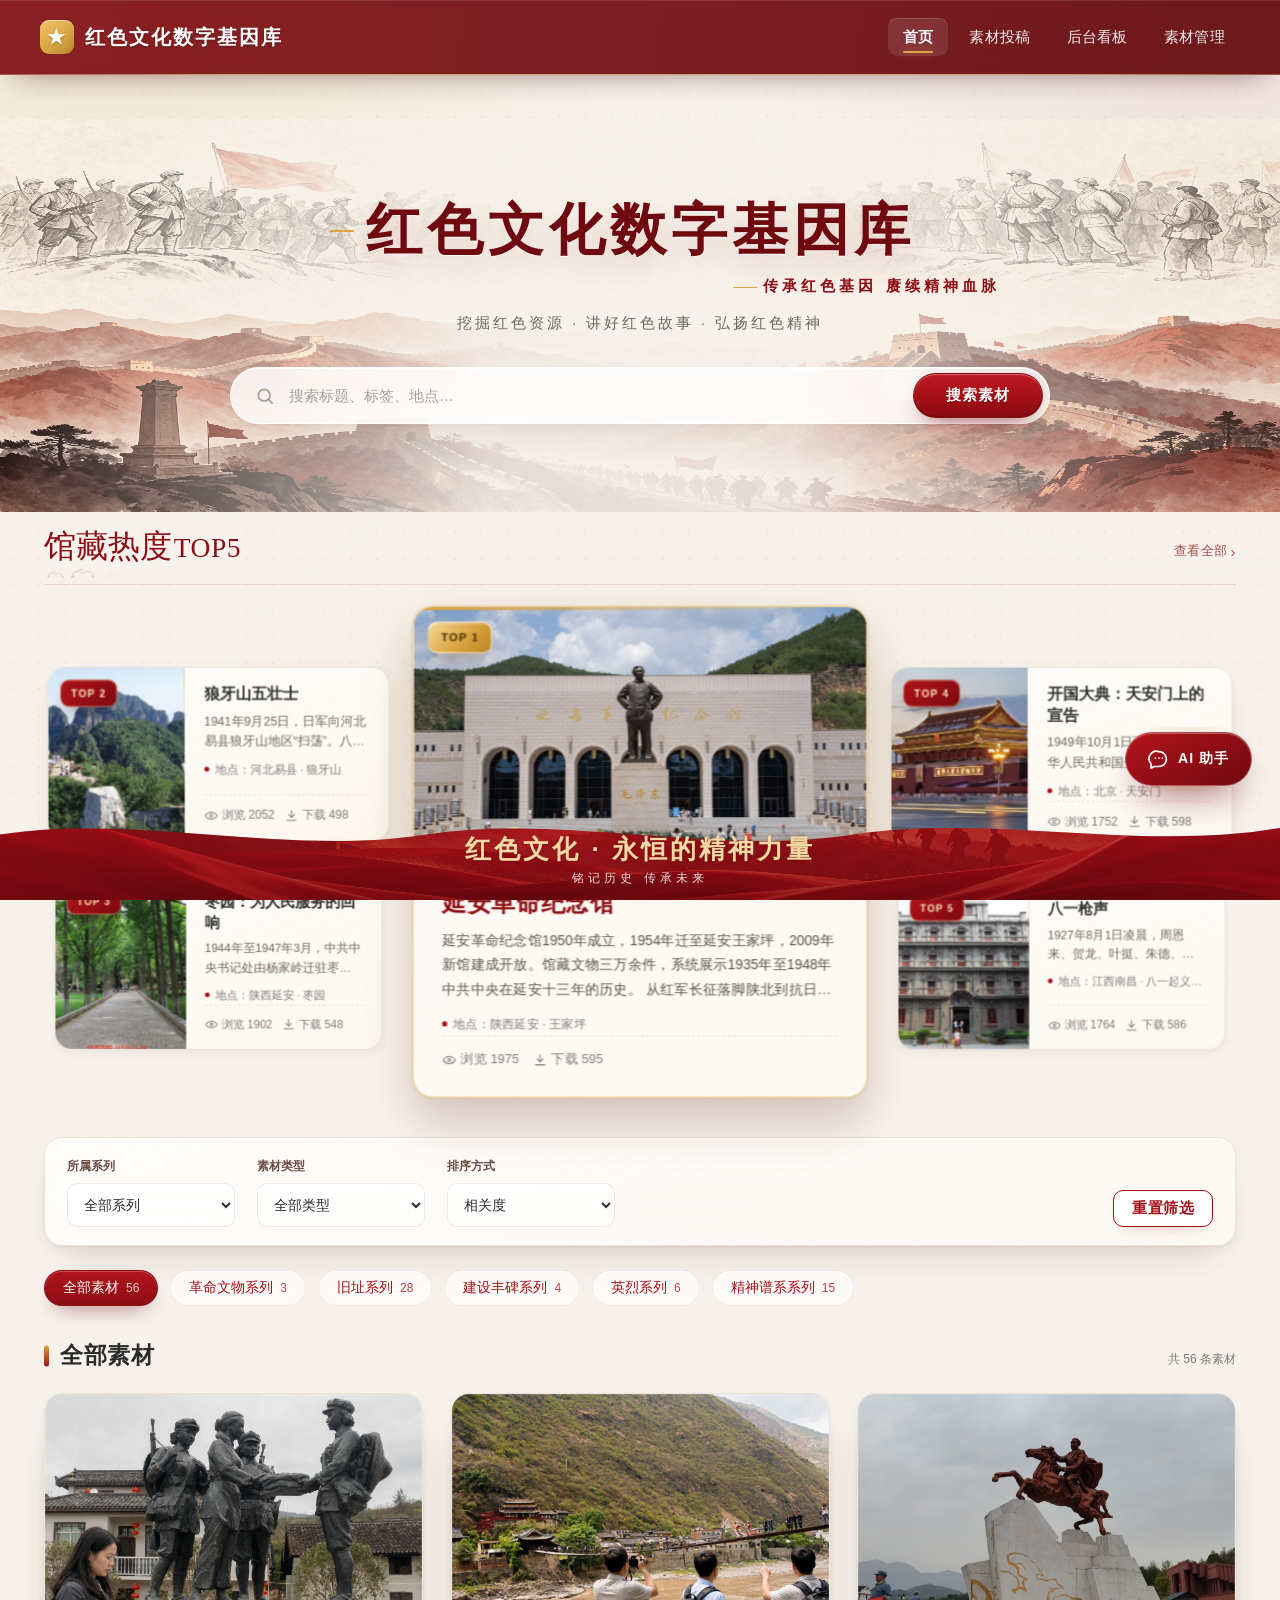
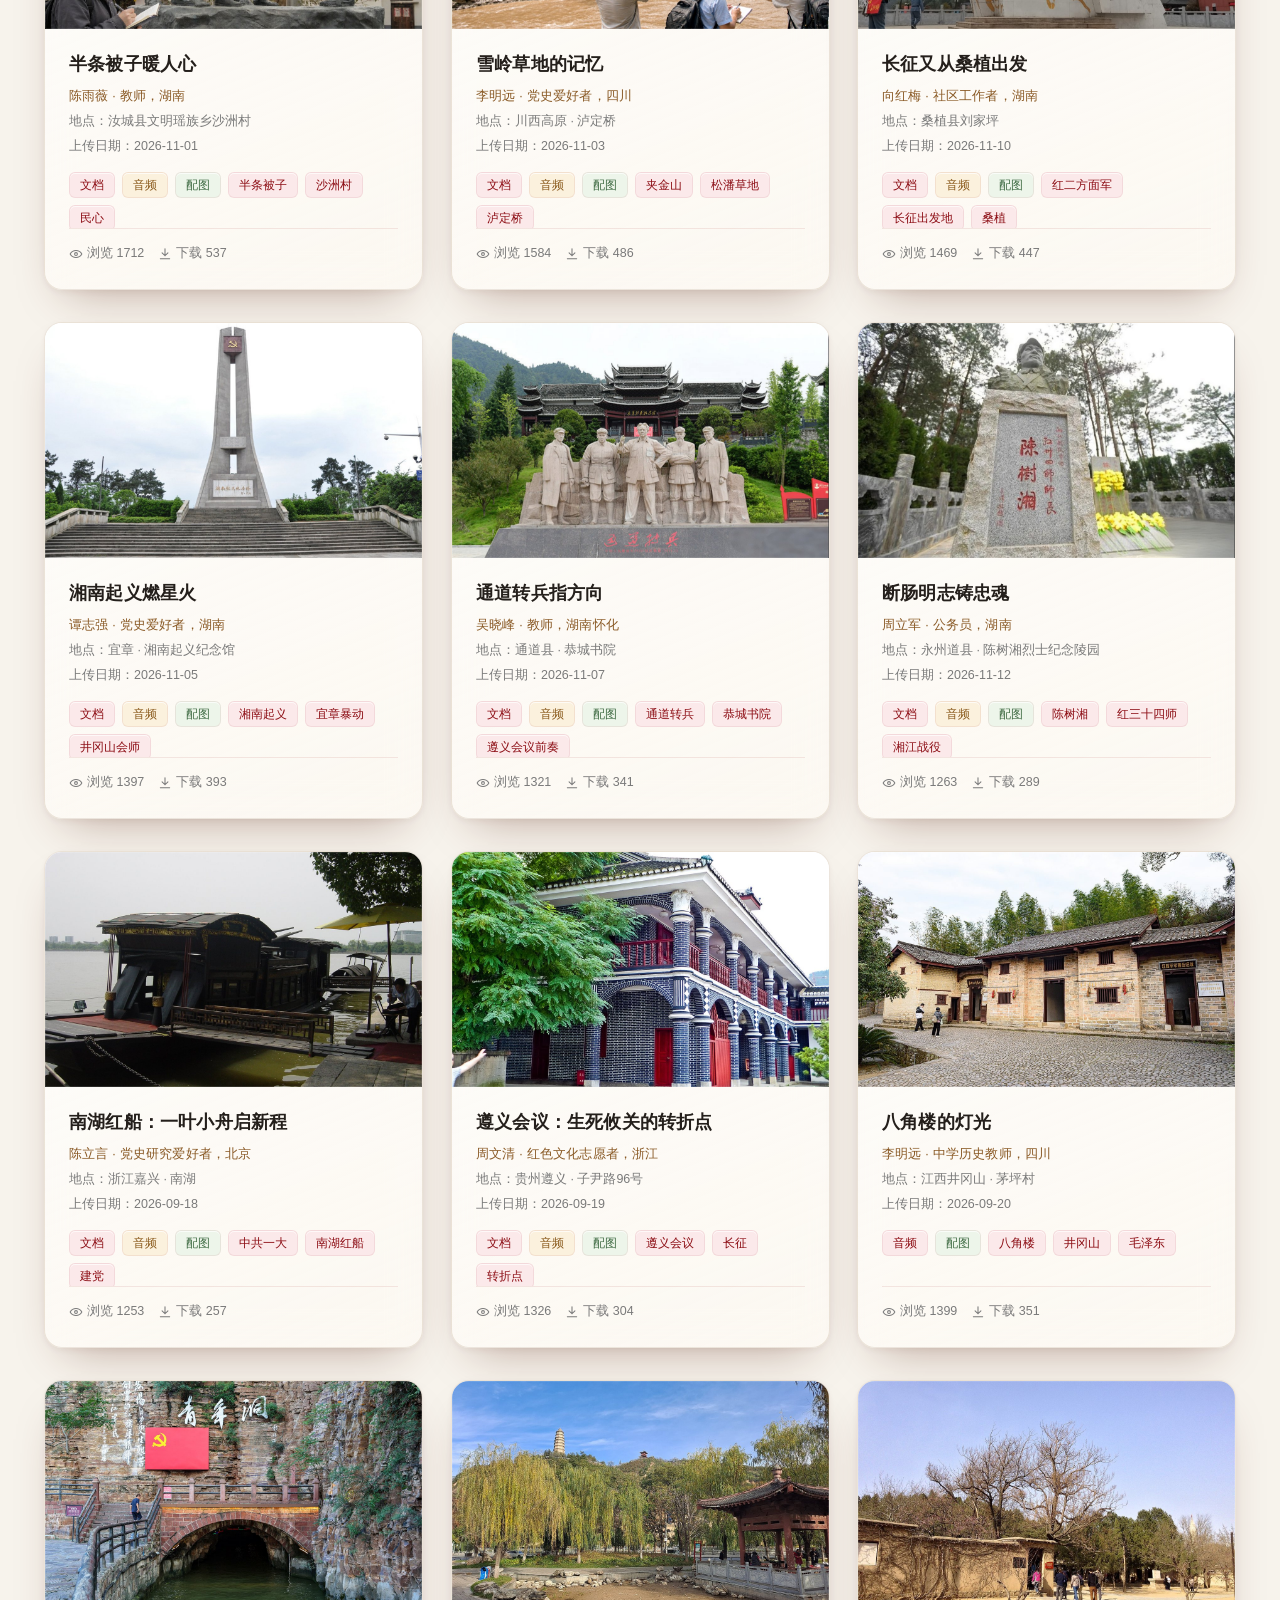
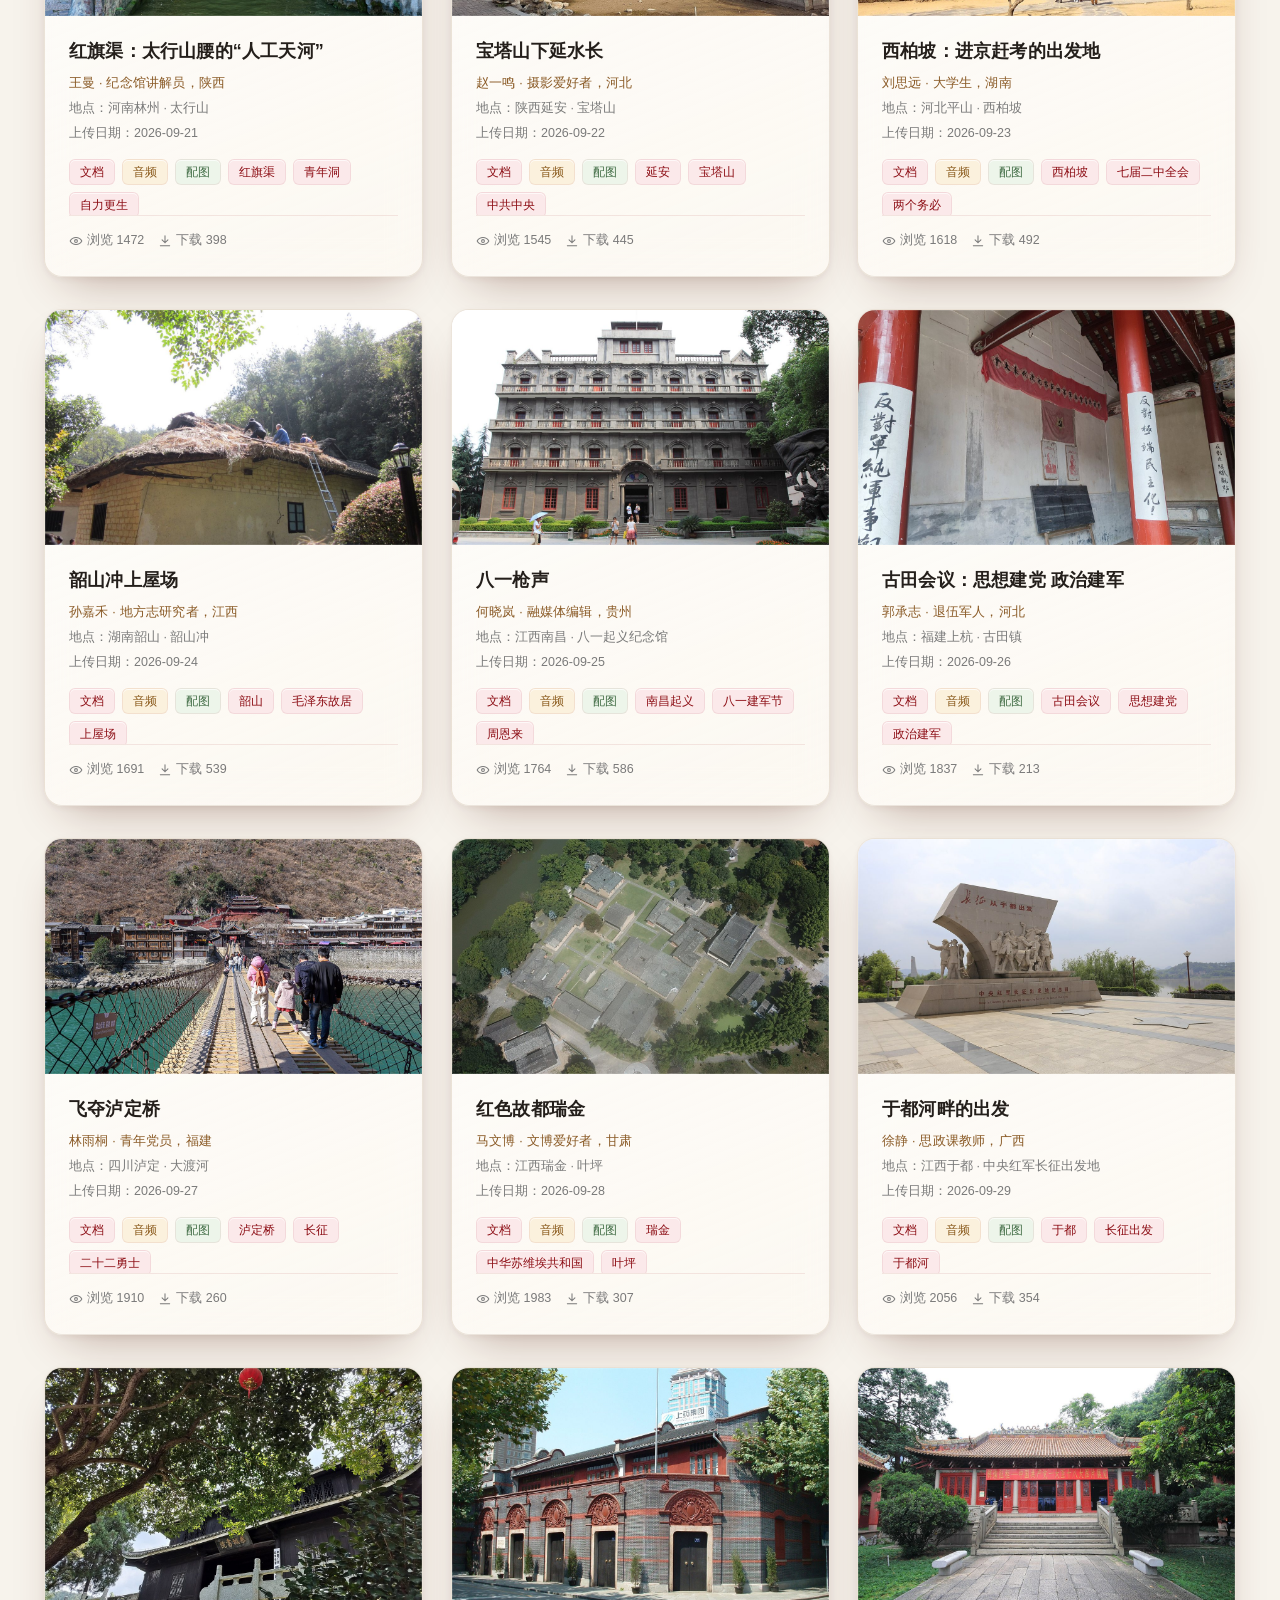
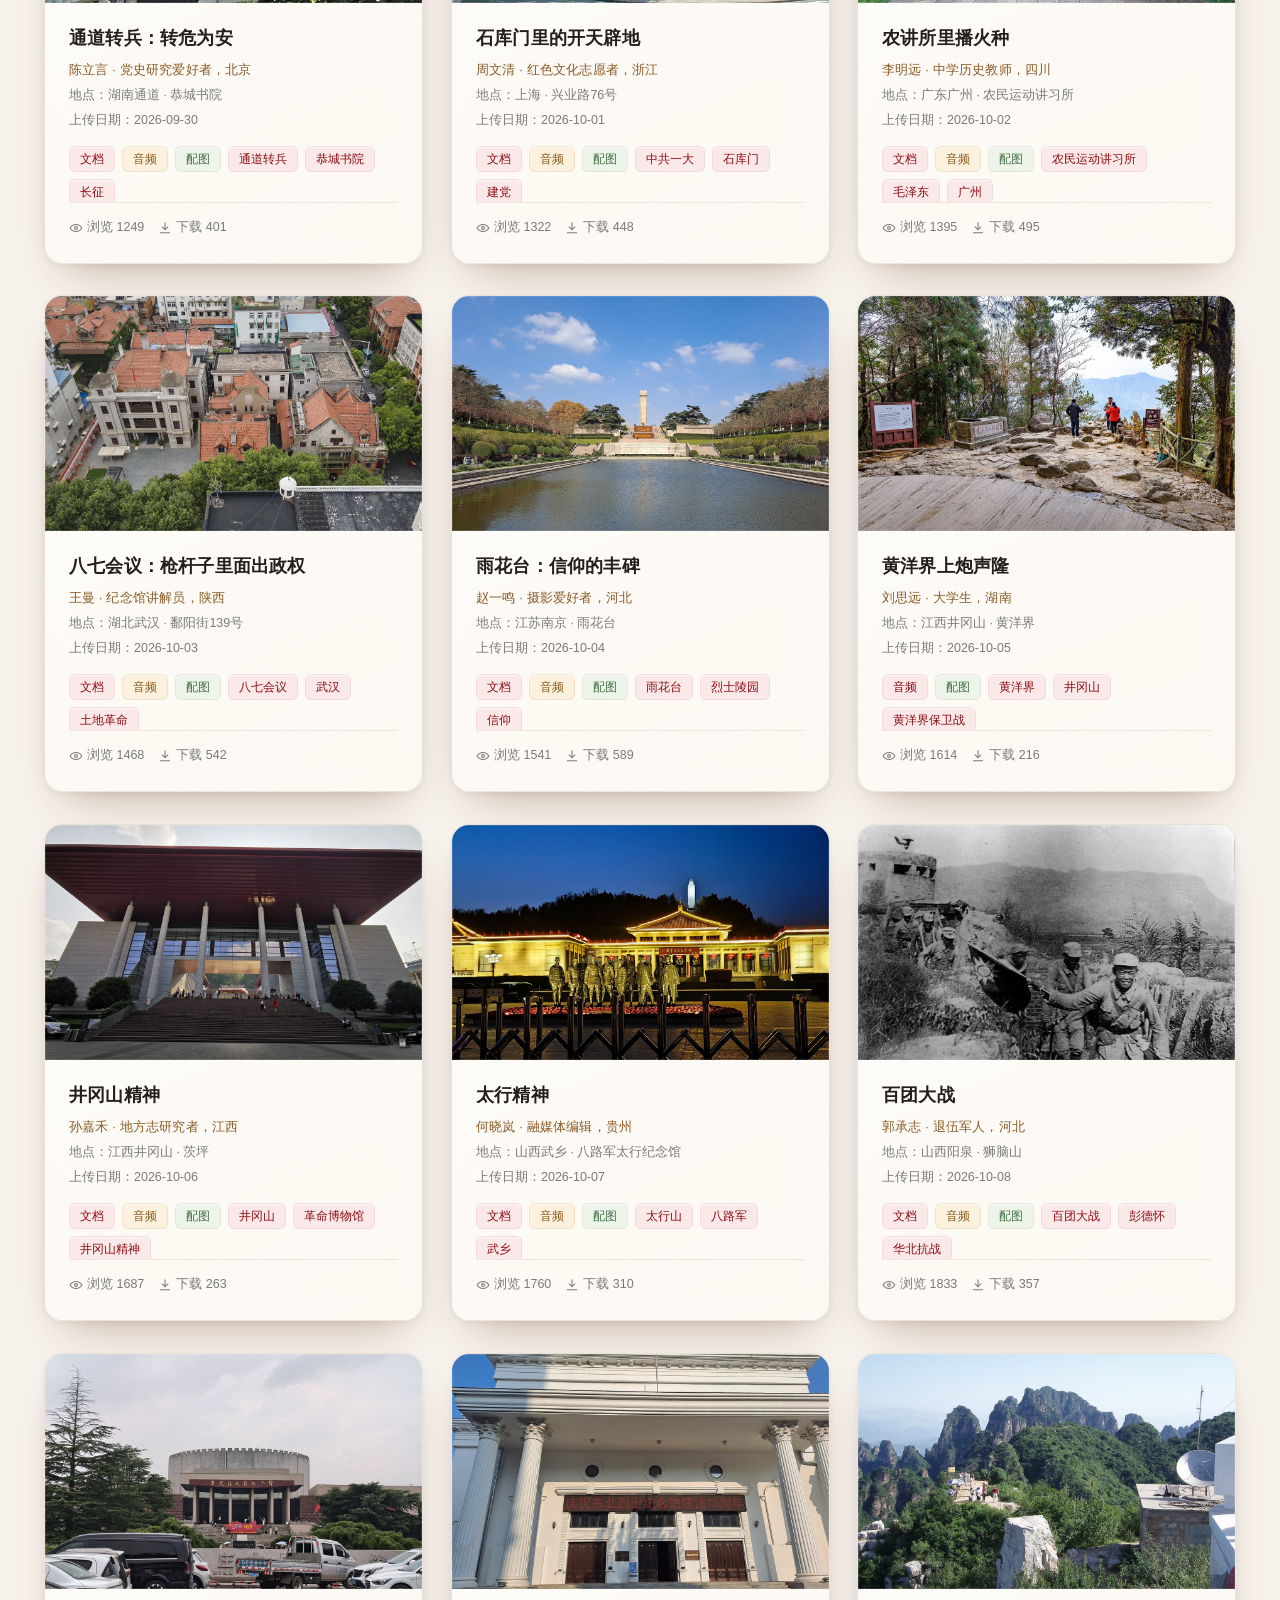
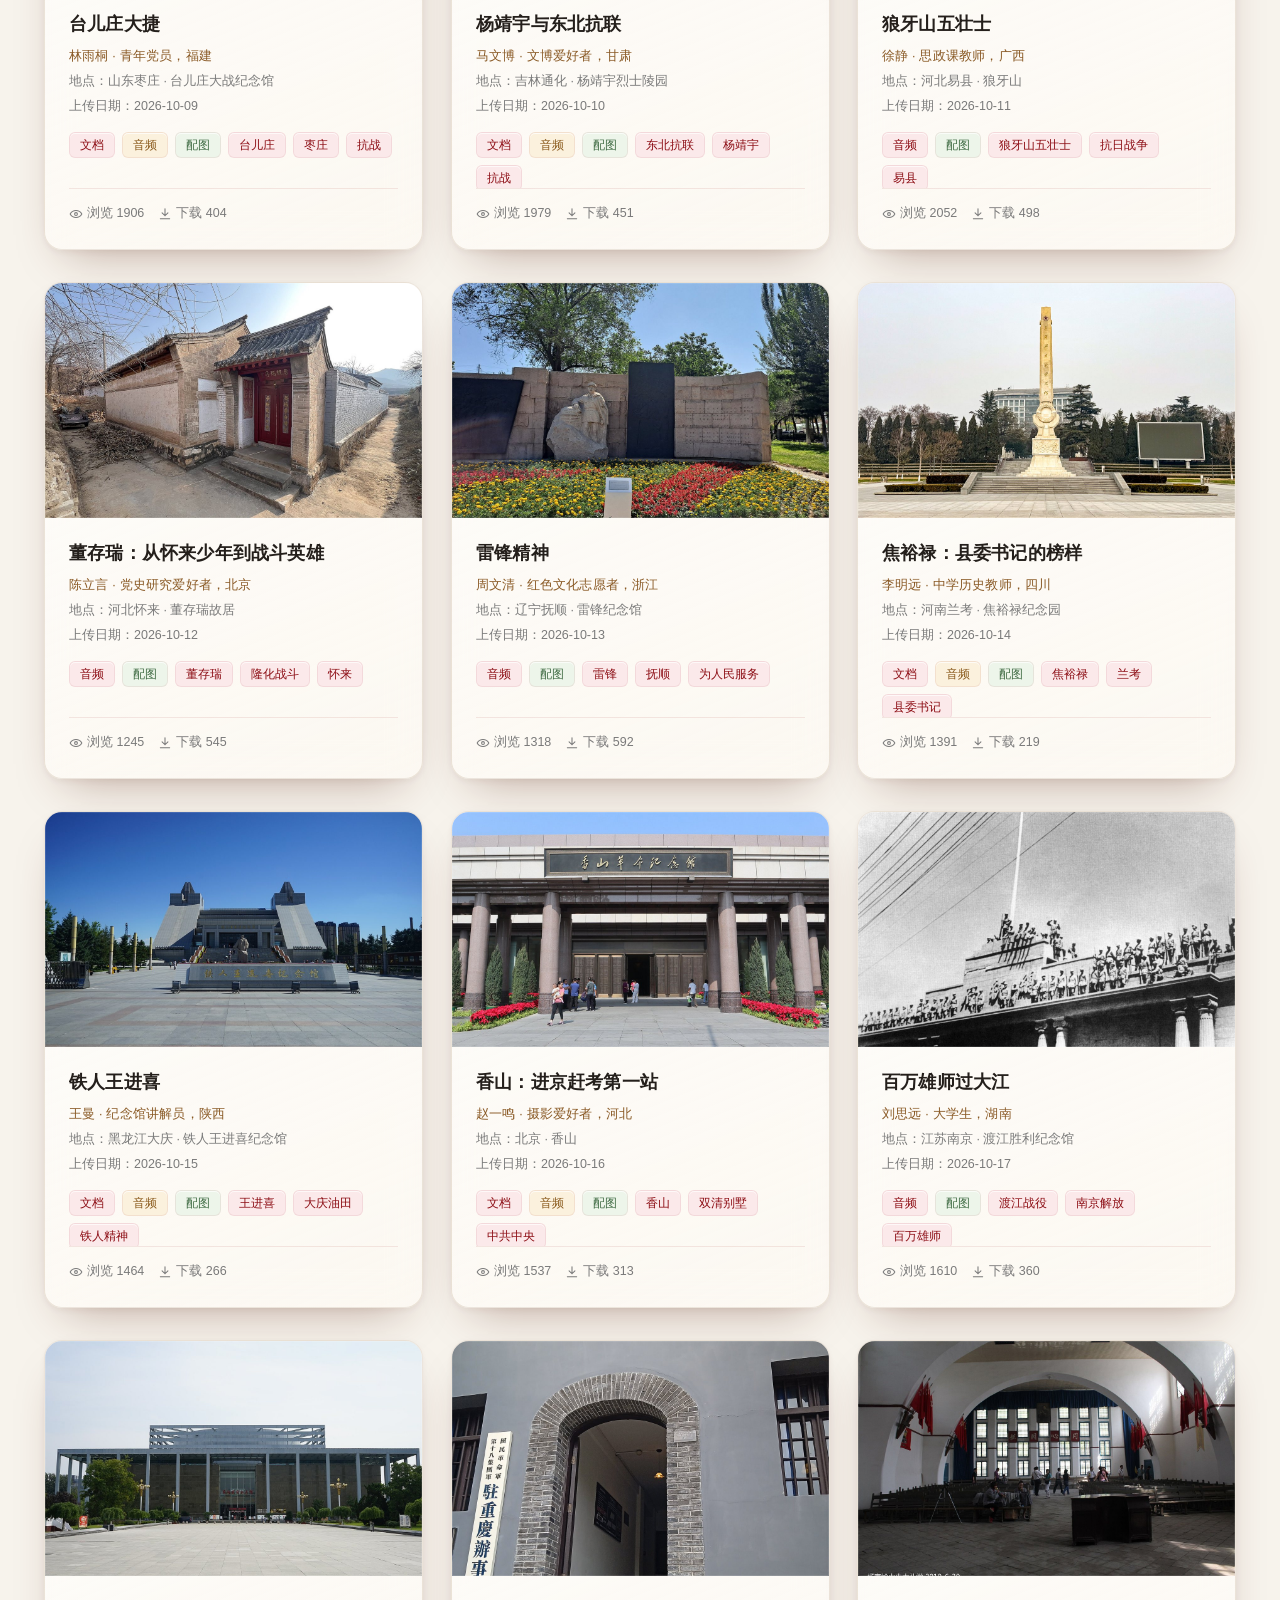
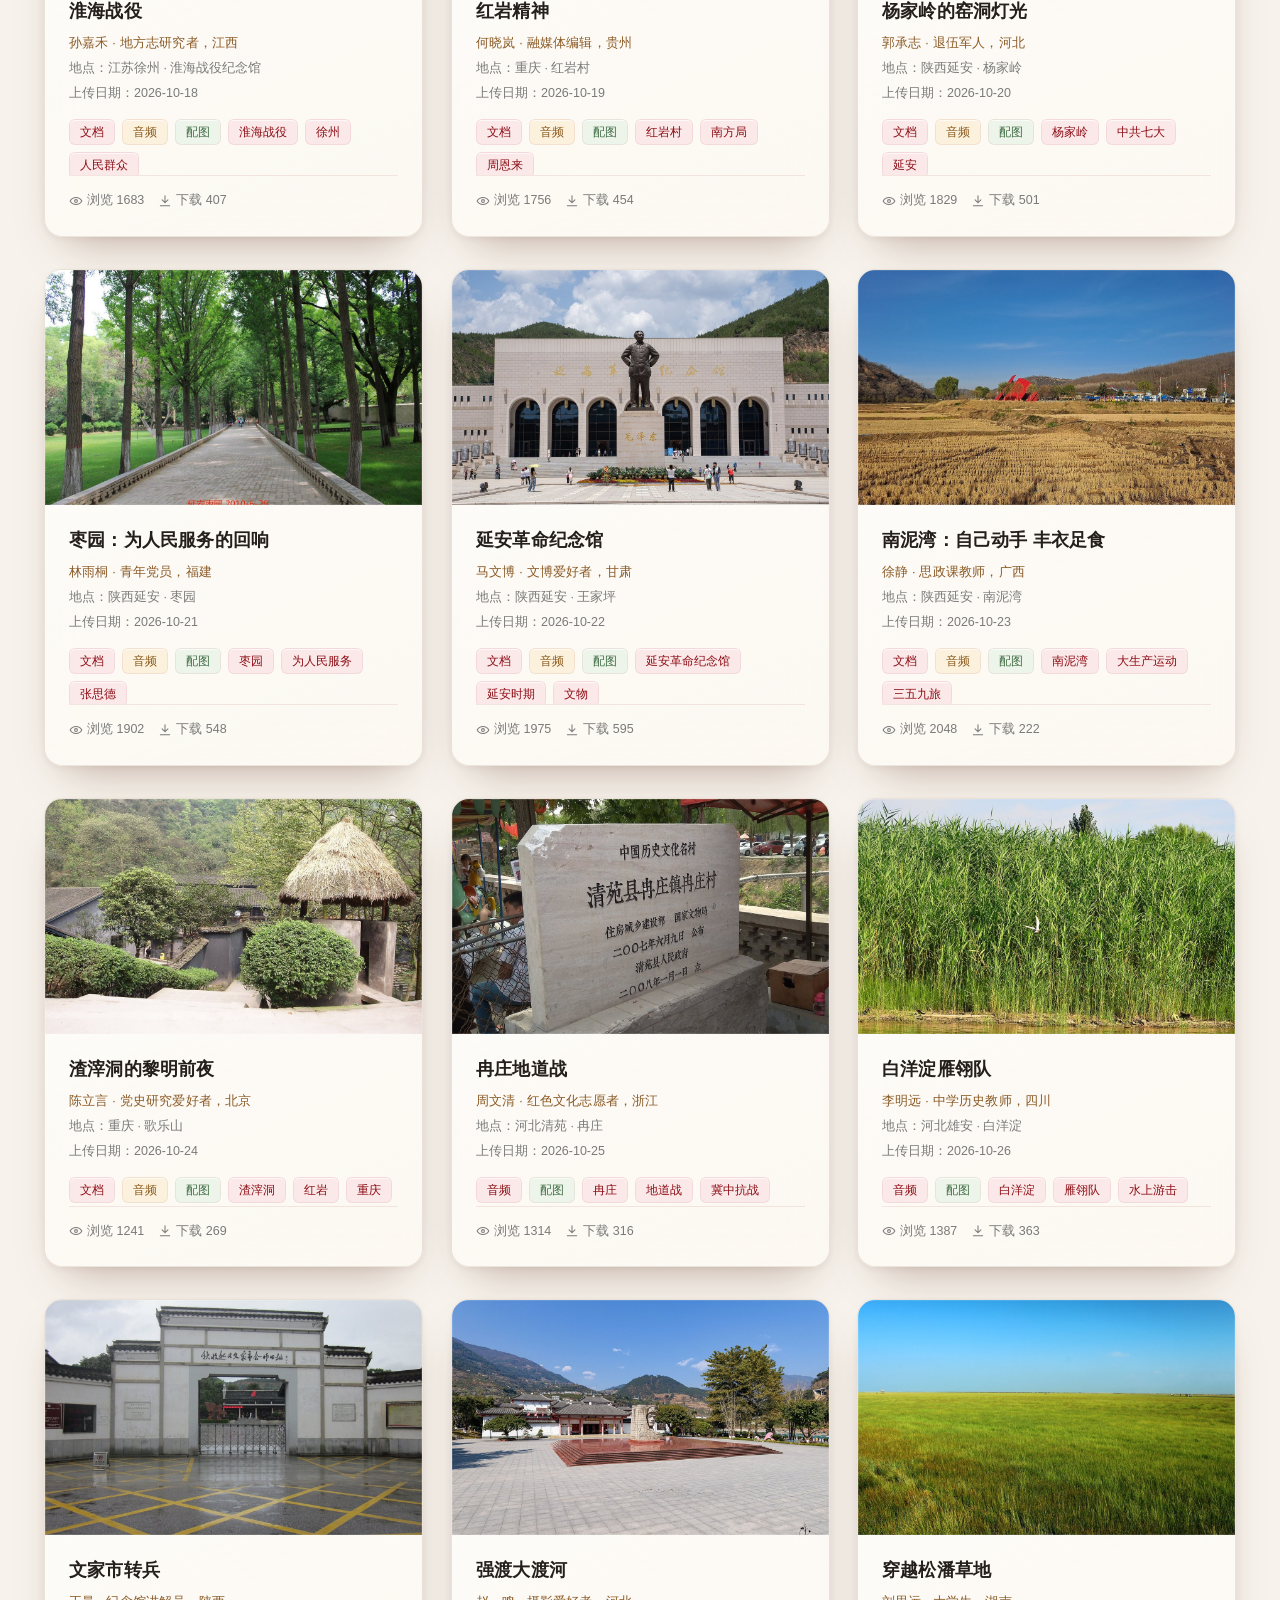
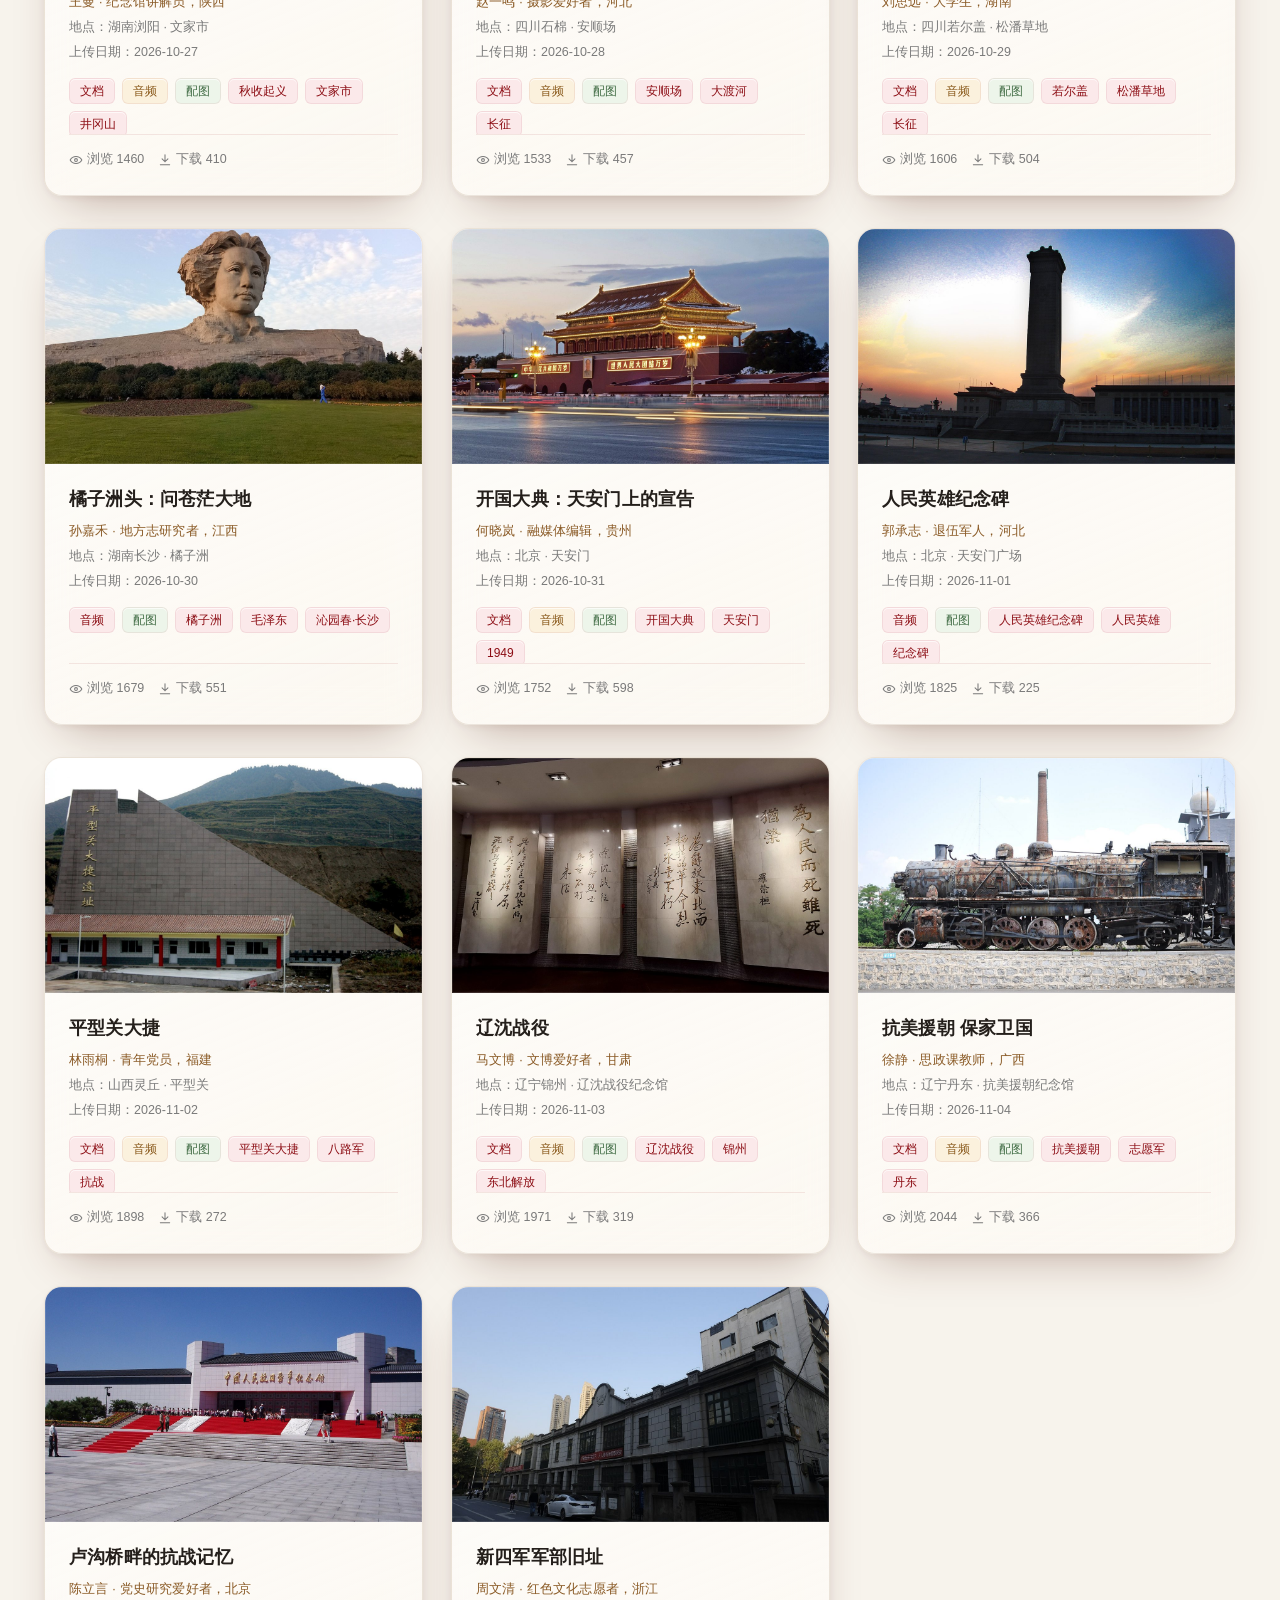
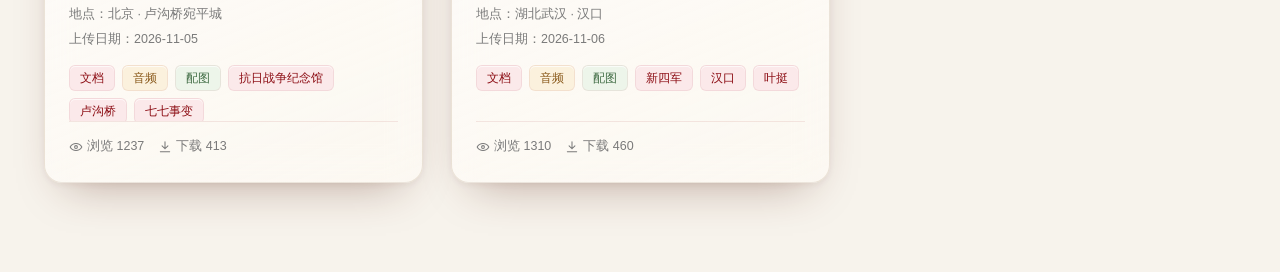
==== commit e45ddd76: "优化界面及一些功能添加ai助手" ====
--- a/index.html
+++ b/index.html
@@ -4,8 +4,10 @@
   <meta charset="UTF-8">
   <meta name="viewport" content="width=device-width, initial-scale=1.0">
   <title>首页 · 红色文化数字基因库</title>
-  <link rel="stylesheet" href="css/common.css">
-  <link rel="stylesheet" href="css/index.css">
+  <link rel="icon" type="image/svg+xml" href="assets/images/favicon.svg">
+  <link rel="stylesheet" href="css/common.css?v=20261117c">
+  <link rel="stylesheet" href="css/index.css?v=20261117c">
+  <link rel="stylesheet" href="css/ai-chat.css?v=20261117e">
 </head>
 <body>
   <!-- 顶部红色实底导航（吸顶） -->
@@ -60,25 +62,31 @@
           </g>
         </svg>
       </div>
-      <h1 id="hero-title" class="hero-title">红色文化数字基因库</h1>
-      <p class="hero-subtitle-main">传承红色基因 赓续精神血脉</p>
+      <div class="hero-heading">
+        <h1 id="hero-title" class="hero-title">红色文化数字基因库</h1>
+        <p class="hero-subtitle-main">传承红色基因 赓续精神血脉</p>
+      </div>
       <p class="hero-subtitle-sub">挖掘红色资源 · 讲好红色故事 · 弘扬红色精神</p>
-      <form id="search-form" class="search-box" role="search" autocomplete="off">
-        <svg class="search-icon" viewBox="0 0 24 24" fill="none" stroke="currentColor"
-             stroke-width="2" stroke-linecap="round" aria-hidden="true">
-          <circle cx="11" cy="11" r="7"></circle>
-          <path d="m16.5 16.5 4 4"></path>
-        </svg>
-        <input id="search-input" class="search-input" type="search"
-               placeholder="检索标题、简介、标签、系列、地点、供稿人……" aria-label="检索素材">
-        <button id="search-btn" class="btn btn-red" type="submit">搜索素材</button>
-      </form>
+      <div id="search-dock" class="search-dock">
+        <form id="search-form" class="search-box" role="search" autocomplete="off">
+          <svg class="search-icon" viewBox="0 0 24 24" fill="none" stroke="currentColor"
+               stroke-width="2" stroke-linecap="round" aria-hidden="true">
+            <circle cx="11" cy="11" r="7"></circle>
+            <path d="m16.5 16.5 4 4"></path>
+          </svg>
+          <input id="search-input" class="search-input" type="search"
+                 placeholder="搜索标题、标签、地点…" aria-label="检索素材">
+          <button id="search-btn" class="btn btn-red" type="submit">搜索素材</button>
+        </form>
+      </div>
+      <div id="search-dock-spacer" class="search-dock-spacer" aria-hidden="true"></div>
     </section>
 
     <!-- 热度 TOP5 分层展示 -->
-    <section class="top5-section" aria-labelledby="top5-title">
-      <div class="section-head">
-        <h2 id="top5-title">馆藏热度 TOP5</h2>
+    <section id="top5-section" class="top5-section" aria-labelledby="top5-title">
+      <div class="section-head top5-head">
+        <h2 id="top5-title" class="top5-head-title">馆藏热度<span class="top5-head-tag">TOP5</span></h2>
+        <a class="top5-head-more" href="#material-grid">查看全部<span class="top5-head-arrow" aria-hidden="true">›</span></a>
       </div>
       <div id="top5-layout" class="top5-layout" aria-live="polite">
         <div class="top5-side" id="top5-left"></div>
@@ -223,8 +231,69 @@
 
   <div id="toast" class="toast" role="status" aria-live="polite" hidden></div>
 
+  <!-- AI 助手 -->
+  <div id="ai-widget" class="ai-widget">
+    <button id="ai-launch" class="ai-launch" type="button" aria-label="打开 AI 助手" aria-expanded="false" aria-controls="ai-panel">
+      <span class="ai-launch-glow" aria-hidden="true"></span>
+      <svg viewBox="0 0 24 24" fill="none" stroke="currentColor" stroke-width="1.9" stroke-linecap="round" stroke-linejoin="round" aria-hidden="true">
+        <path d="M21 11.5a8.5 8.5 0 0 1-8.5 8.5H7l-3.5 2v-5.2A8.5 8.5 0 0 1 12.5 3 8.5 8.5 0 0 1 21 11.5Z"/>
+        <path d="M8.5 10.5h.01M12.5 10.5h.01M16.5 10.5h.01"/>
+      </svg>
+      <span class="ai-launch-text">AI 助手</span>
+    </button>
+
+    <section id="ai-panel" class="ai-panel" aria-label="AI 助手对话" hidden>
+      <header class="ai-panel-head">
+        <div class="ai-identity">
+          <span class="ai-avatar" aria-hidden="true">★</span>
+          <div>
+            <p class="ai-name">红色基因 AI 助手</p>
+            <p class="ai-status"><i aria-hidden="true"></i><span id="ai-status-text">在线 · 站内检索</span></p>
+          </div>
+        </div>
+        <div class="ai-tools">
+          <button id="ai-settings-toggle" class="ai-settings-toggle" type="button"
+                  aria-label="设置 DeepSeek API Key" aria-expanded="false" aria-controls="ai-settings">
+            <svg viewBox="0 0 24 24" fill="none" stroke="currentColor" stroke-width="1.8" stroke-linecap="round" stroke-linejoin="round" aria-hidden="true">
+              <circle cx="12" cy="12" r="3.2"/>
+              <path d="M19.4 15a1.7 1.7 0 0 0 .34 1.87l.06.06a2 2 0 1 1-2.83 2.83l-.06-.06a1.7 1.7 0 0 0-1.87-.34 1.7 1.7 0 0 0-1 1.56V21a2 2 0 1 1-4 0v-.09a1.7 1.7 0 0 0-1.11-1.56 1.7 1.7 0 0 0-1.87.34l-.06.06a2 2 0 1 1-2.83-2.83l.06-.06A1.7 1.7 0 0 0 4.6 15a1.7 1.7 0 0 0-1.56-1H3a2 2 0 1 1 0-4h.09A1.7 1.7 0 0 0 4.65 8.9a1.7 1.7 0 0 0-.34-1.87l-.06-.06a2 2 0 1 1 2.83-2.83l.06.06a1.7 1.7 0 0 0 1.87.34H9a1.7 1.7 0 0 0 1-1.56V3a2 2 0 1 1 4 0v.09a1.7 1.7 0 0 0 1 1.56 1.7 1.7 0 0 0 1.87-.34l.06-.06a2 2 0 1 1 2.83 2.83l-.06.06a1.7 1.7 0 0 0-.34 1.87V9c.17.61.68 1.06 1.31 1.09H21a2 2 0 1 1 0 4h-.09a1.7 1.7 0 0 0-1.51.91Z"/>
+            </svg>
+          </button>
+          <button id="ai-close" class="ai-close" type="button" aria-label="收起 AI 助手">×</button>
+        </div>
+      </header>
+
+      <div id="ai-settings" class="ai-settings" hidden>
+        <label class="ai-settings-label" for="ai-key-input">DeepSeek API Key（仅保存在本机浏览器）</label>
+        <div class="ai-key-row">
+          <input id="ai-key-input" class="ai-key-input" type="password" placeholder="粘贴 sk- 开头的 Key"
+                 autocomplete="off" spellcheck="false" aria-label="DeepSeek API Key">
+          <button id="ai-key-save" class="ai-key-btn is-primary" type="button">保存</button>
+          <button id="ai-key-clear" class="ai-key-btn" type="button">清除</button>
+        </div>
+        <p class="ai-key-state" id="ai-key-state">未配置 · 当前使用站内关键词应答</p>
+        <p class="ai-key-hint">Key 只写入 localStorage，不会出现在页面代码或配置文件中；配置后可直连 DeepSeek，失败会自动退回站内检索。</p>
+      </div>
+
+      <div id="ai-messages" class="ai-messages" role="log" aria-live="polite"></div>
+
+      <div id="ai-quick" class="ai-quick" aria-label="快捷提问">
+        <button class="ai-quick-btn" type="button" data-prompt="推荐长征主题素材">长征主题</button>
+        <button class="ai-quick-btn" type="button" data-prompt="有哪些毛泽东相关音频">毛泽东音频</button>
+        <button class="ai-quick-btn" type="button" data-prompt="当前热门素材有哪些">热门素材</button>
+      </div>
+
+      <form id="ai-form" class="ai-form" autocomplete="off">
+        <input id="ai-input" class="ai-input" type="text" maxlength="80"
+               placeholder="问问长征、毛泽东相关素材…" aria-label="向 AI 助手提问">
+        <button class="ai-send" type="submit">发送</button>
+      </form>
+    </section>
+  </div>
+
   <script src="js/data.js"></script>
   <script src="js/front-common.js"></script>
   <script src="js/index.js"></script>
+  <script src="js/ai-chat.js?v=20261117e"></script>
 </body>
 </html>
--- a/css/common.css
+++ b/css/common.css
@@ -25,23 +25,32 @@
   --font-subtitle: 16px;
   --font-body: 14.5px;
   --font-tag: 12px;
+  --glass-bg-strong: linear-gradient(158deg, rgba(255, 255, 255, .92) 0%, rgba(255, 252, 246, .8) 100%);
+  --glass-blur: blur(18px) saturate(1.38);
+  --shadow-card:
+    0 1px 2px rgba(76, 48, 24, .05),
+    0 4px 10px rgba(76, 48, 24, .045),
+    0 22px 44px -20px rgba(90, 40, 20, .22);
+  --shadow-card-hover:
+    0 1px 2px rgba(76, 48, 24, .05),
+    0 10px 22px -6px rgba(110, 55, 28, .14),
+    0 32px 64px -22px rgba(110, 55, 28, .34);
+  --shadow-inset-light: inset 0 1px 0 rgba(255, 255, 255, .9);
+  --ease-out: cubic-bezier(.22, .61, .36, 1);
+  --header-h: 72px;
 }
 
 * { margin: 0; padding: 0; box-sizing: border-box; }
 
-html {
-  overflow-x: hidden;
-}
+html { overflow-x: clip; scroll-behavior: smooth; scroll-padding-top: calc(var(--header-h) + 18px); }
 
 [hidden] { display: none !important; }
 
 body {
   font-family: "Microsoft YaHei", "PingFang SC", "Hiragino Sans GB", sans-serif;
-  background: var(--bg);
   color: var(--text-main);
-  font-size: var(--font-body);
   line-height: 1.75;
-  overflow-x: hidden;
+  overflow-x: clip;
   -webkit-font-smoothing: antialiased;
 }
 
@@ -49,25 +58,39 @@
 
 h1, h2, h3 { line-height: 1.35; color: var(--text-main); }
 
-.hero-title,
-.footer-slogan,
-.section-head h1,
-.section-head h2,
-.detail-title {
+.hero-title, .footer-slogan, .section-head h1, .section-head h2, .detail-title {
   font-family: "STSong", "SimSun", "Source Han Serif SC", "Microsoft YaHei", sans-serif;
   font-weight: 800;
   color: var(--main-red-deep);
 }
 
-/* ---------- 顶部导航（红色实底吸顶） ---------- */
+/* ---------- 顶部导航（红色玻璃吸顶） ---------- */
+
 .top-bar {
   position: sticky;
   top: 0;
-  z-index: 50;
-  background: linear-gradient(100deg, #8c0d14 0%, #6f090f 100%);
-  color: #fff;
-  box-shadow: 0 4px 14px rgba(80, 8, 10, .22);
-  border-bottom: 2px solid var(--gold);
+  z-index: 80;
+  color: #fff;
+  background:
+    linear-gradient(100deg, rgba(140, 13, 20, .9) 0%, rgba(111, 9, 15, .92) 62%, rgba(96, 7, 13, .93) 100%);
+  -webkit-backdrop-filter: blur(18px) saturate(1.3);
+  backdrop-filter: blur(18px) saturate(1.3);
+  box-shadow:
+    0 1px 0 rgba(255, 255, 255, .08),
+    0 10px 30px -14px rgba(70, 6, 9, .55);
+  border-bottom: 1px solid rgba(217, 164, 65, .62);
+  transition: background .28s var(--ease-out), box-shadow .28s var(--ease-out);
+}
+
+.top-bar::after {
+  content: "";
+  position: absolute;
+  left: 0;
+  right: 0;
+  bottom: -1px;
+  height: 1px;
+  background: linear-gradient(90deg, transparent, rgba(243, 217, 163, .55) 18%, rgba(243, 217, 163, .55) 82%, transparent);
+  pointer-events: none;
 }
 
 .top-bar-inner {
@@ -75,7 +98,6 @@
   max-width: 1500px;
   margin: 0 auto;
   padding: 0 40px;
-  min-height: 70px;
   display: flex;
   align-items: center;
   justify-content: space-between;
@@ -96,11 +118,7 @@
   text-shadow: 0 1px 2px rgba(0, 0, 0, .28);
 }
 
-.logo-text {
-  overflow: hidden;
-  white-space: nowrap;
-  text-overflow: ellipsis;
-}
+.logo-text { overflow: hidden; white-space: nowrap; text-overflow: ellipsis; }
 
 .logo-mark {
   flex: none;
@@ -116,32 +134,30 @@
   box-shadow: inset 0 1px 0 rgba(255, 255, 255, .45);
 }
 
-.top-bar .nav {
-  display: flex;
-  align-items: center;
-  gap: 6px;
-  flex-wrap: wrap;
-}
+.top-bar .nav { display: flex; align-items: center; gap: 6px; flex-wrap: wrap; }
 
 .top-bar .nav a {
   position: relative;
   padding: 10px 15px;
-  border-radius: 7px;
-  color: rgba(255, 255, 255, .92);
+  border-radius: 9px;
+  color: rgba(255, 255, 255, .9);
   text-decoration: none;
   font-size: 15px;
   line-height: 1.2;
-  transition: background .18s ease, color .18s ease;
+  letter-spacing: .3px;
 }
 
 .top-bar .nav a:hover {
   background: rgba(255, 255, 255, .14);
   color: #fff;
+  box-shadow: inset 0 1px 0 rgba(255, 255, 255, .18);
 }
 
 .top-bar .nav a.active {
   color: #fff;
   font-weight: 700;
+  background: rgba(255, 255, 255, .1);
+  box-shadow: inset 0 1px 0 rgba(255, 255, 255, .16);
 }
 
 .top-bar .nav a.active::after {
@@ -149,24 +165,33 @@
   position: absolute;
   left: 15px;
   right: 15px;
-  bottom: 2px;
+  bottom: 3px;
   height: 2px;
   border-radius: 2px;
   background: var(--gold);
-}
-
-/* ---------- 通用卡片 ---------- */
+  box-shadow: 0 0 10px rgba(217, 164, 65, .65);
+}
+
+/* ---------- 通用卡片（毛玻璃） ---------- */
+
 .card {
-  background: var(--card-bg);
-  border: 1px solid var(--border);
+  position: relative;
+  background: var(--glass-bg);
+  -webkit-backdrop-filter: var(--glass-blur);
+  backdrop-filter: var(--glass-blur);
+  border: 1px solid var(--glass-border);
   border-radius: var(--radius);
-  box-shadow: var(--shadow-soft);
+  box-shadow: var(--shadow-card), var(--shadow-inset-light);
   overflow: hidden;
+  transition:
+    transform .32s var(--ease-out),
+    box-shadow .32s var(--ease-out),
+    border-color .32s var(--ease-out);
 }
 
 /* ---------- 标签 ---------- */
-.tag,
-.type-tag {
+
+.tag, .type-tag {
   display: inline-flex;
   align-items: center;
   padding: 3px 10px;
@@ -177,12 +202,10 @@
   line-height: 1.5;
 }
 
-.type-tag {
-  background: #fff5e8;
-  color: #9a641b;
-}
+.type-tag { background: #fff5e8; color: #9a641b; }
 
 /* ---------- 统计小项 ---------- */
+
 .stats-line {
   display: flex;
   flex-wrap: wrap;
@@ -191,67 +214,81 @@
   font-size: var(--font-tag);
 }
 
-.stat-item {
-  display: inline-flex;
-  align-items: center;
-  gap: 4px;
-  white-space: nowrap;
-}
-
-.stat-item .stat-icon {
-  width: 14px;
-  height: 14px;
-  flex: none;
-}
-
-/* ---------- 按钮 ---------- */
+.stat-item { display: inline-flex; align-items: center; gap: 4px; white-space: nowrap; }
+
+.stat-item .stat-icon { width: 14px; height: 14px; flex: none; }
+
+/* ---------- 按钮（质感 / 光泽 / 强引导） ---------- */
+
 .btn {
   display: inline-flex;
   align-items: center;
   justify-content: center;
   gap: 6px;
   border: 1px solid transparent;
-  border-radius: var(--radius-sm);
   padding: 10px 20px;
   font-size: var(--font-body);
   font-family: inherit;
   line-height: 1.2;
   cursor: pointer;
-  transition: background .18s ease, border-color .18s ease, color .18s ease, box-shadow .18s ease;
-}
-
-.btn-red { background: linear-gradient(180deg, #a50f17, #8c0d14); color: #fff; }
-.btn-red:hover { background: linear-gradient(180deg, #8c0d14, #6f090f); }
+  isolation: isolate;
+}
+
+.btn::after {
+  content: "";
+  position: absolute;
+  top: -30%;
+  left: -70%;
+  width: 42%;
+  height: 160%;
+  z-index: 0;
+  background: linear-gradient(100deg, transparent 0%, rgba(255, 255, 255, .5) 50%, transparent 100%);
+  transform: skewX(-18deg);
+  transition: left .55s var(--ease-out);
+  pointer-events: none;
+}
+
+.btn:hover::after { left: 128%; }
+
+.btn:active { transform: translateY(1px) scale(.995); }
+
+.btn-red {
+  color: #fff;
+  border-color: rgba(111, 9, 15, .55);
+  text-shadow: 0 1px 1px rgba(70, 4, 8, .35);
+}
 
 .btn-green { background: var(--btn-green); color: #fff; }
+
 .btn-green:hover { background: #24824d; }
 
 .btn-gold { background: var(--gold); color: #fff; }
+
 .btn-gold:hover { background: #c28f2f; }
 
 .btn-outline {
-  background: #fff;
   color: var(--main-red);
+  border-color: rgba(165, 15, 23, .55);
+  -webkit-backdrop-filter: blur(10px);
+  backdrop-filter: blur(10px);
+}
+
+.btn-outline:hover {
+  background: rgba(255, 255, 255, .95);
   border-color: var(--main-red);
-}
-
-.btn-outline:hover {
-  background: var(--tag-bg);
-}
-
-.btn:focus-visible,
-a:focus-visible,
-[tabindex="0"]:focus-visible {
+  box-shadow: inset 0 1px 0 rgba(255, 255, 255, .95), 0 10px 20px -10px rgba(140, 13, 20, .38);
+}
+
+.btn:disabled { opacity: .62; cursor: not-allowed; transform: none; }
+
+.btn:focus-visible, a:focus-visible, [tabindex="0"]:focus-visible {
   outline: 2px solid rgba(179, 19, 27, .45);
   outline-offset: 2px;
 }
 
 /* ---------- 表格（后台） ---------- */
-.table {
-  width: 100%;
-  border-collapse: collapse;
-  background: var(--card-bg);
-}
+
+.table { width: 100%; border-collapse: collapse; background: var(--card-bg); }
 
 .table th {
   background: linear-gradient(180deg, #8c0d14, #6f090f);
@@ -260,21 +297,219 @@
   font-size: var(--font-body);
 }
 
-.table td {
-  padding: 12px;
-  border-bottom: 1px solid var(--border);
+.table td { padding: 12px; border-bottom: 1px solid var(--border); }
+
+/* ============================================
+   2026-11 视觉升级 · 公共层
+   吸顶毛玻璃导航 / 卡片玻璃质感 / 按钮光泽
+   ============================================ */
+
+:root {
+  --glass-bg:
+    linear-gradient(158deg, rgba(255, 255, 255, .8) 0%, rgba(255, 252, 247, .58) 100%);
+  --glass-border: rgba(146, 104, 62, .16);
+  --glass-line: rgba(140, 13, 20, .07);
+  --glass-shadow:
+    inset 0 1px 0 rgba(255, 255, 255, .92),
+    0 2px 6px rgba(84, 40, 18, .06),
+    0 22px 44px -22px rgba(84, 32, 16, .38);
+  --shadow-lift:
+    inset 0 1px 0 rgba(255, 255, 255, .96),
+    0 2px 4px rgba(84, 40, 18, .06),
+    0 30px 56px -22px rgba(84, 28, 14, .42);
+  --ease-soft: cubic-bezier(.22, .68, .28, 1);
+}
+
+body {
+  background:
+    radial-gradient(circle at 10% -4%, rgba(217, 164, 65, .16), transparent 38%),
+    radial-gradient(circle at 94% 10%, rgba(165, 15, 23, .07), transparent 34%),
+    radial-gradient(circle at 50% 104%, rgba(217, 164, 65, .13), transparent 44%),
+    radial-gradient(rgba(140, 13, 20, .052) 1px, transparent 1.6px) 0 0 / 26px 26px,
+    var(--bg);
+  background-attachment: fixed;
+  font-size: 15px;
+}
+
+/* ---------- 吸顶毛玻璃导航 ---------- */
+
+.top-bar, .top-bar.admin-top-bar {
+  position: sticky;
+  top: 0;
+  z-index: 90;
+  padding: 0;
+  background:
+    linear-gradient(100deg, rgba(126, 10, 16, .9) 0%, rgba(96, 7, 12, .92) 100%);
+  border-bottom: 1px solid rgba(243, 217, 163, .3);
+  box-shadow:
+    inset 0 1px 0 rgba(255, 255, 255, .12),
+    0 12px 32px -16px rgba(52, 3, 6, .55);
+  -webkit-backdrop-filter: blur(18px) saturate(1.55);
+  backdrop-filter: blur(18px) saturate(1.55);
+}
+
+.top-bar-inner { min-height: 74px; }
+
+.top-bar .nav a { transition: background .2s ease, color .2s ease, transform .2s ease; }
+
+.top-bar .nav a:hover { transform: translateY(-1px); }
+
+/* ---------- 卡片玻璃基底 ---------- */
+
+.card, .material-card, .top5-main, .top5-mini, .filter-card, .detail-card, .related-card, .audio-box, .empty-state, .not-found, .stat-card, .panel, .list-panel, .overview-card, .filter-bar {
+  background: var(--glass-bg);
+  border: 1px solid var(--glass-border);
+  -webkit-backdrop-filter: blur(16px) saturate(1.35);
+  backdrop-filter: blur(16px) saturate(1.35);
+  box-shadow: var(--glass-shadow);
+}
+
+/* 卡片悬浮上浮与图片微动 */
+
+.material-card, .related-card, .top5-main, .top5-mini, .stat-card, .panel, .overview-card, .card {
+  transition:
+    transform .34s var(--ease-soft),
+    box-shadow .34s var(--ease-soft),
+    border-color .34s var(--ease-soft);
+  will-change: transform;
+}
+
+.material-card:hover, .material-card:focus-visible, .related-card:hover, .related-card:focus-visible, .stat-card:hover, .overview-card:hover {
+  transform: translateY(-6px);
+  border-color: rgba(217, 164, 65, .62);
+  box-shadow: var(--shadow-lift);
+  outline: none;
+}
+
+.material-card .cover, .related-cover img, .top5-main-cover img, .top5-mini-cover img {
+  transition: transform .55s var(--ease-soft), filter .45s ease;
+}
+
+.material-card:hover .cover, .material-card:focus-visible .cover, .related-card:hover .related-cover img, .related-card:focus-visible .related-cover img {
+  transform: scale(1.055);
+  filter: saturate(1.06) contrast(1.02);
+}
+
+.top5-main:hover .top5-main-cover img, .top5-mini:hover .top5-mini-cover img {
+  transform: scale(1.045);
+}
+
+/* ---------- 按钮光泽质感 ---------- */
+
+.btn {
+  position: relative;
+  overflow: hidden;
+  border-radius: 10px;
+  font-weight: 700;
+  letter-spacing: .4px;
+  transition:
+    transform .2s var(--ease-soft),
+    box-shadow .2s var(--ease-soft),
+    background .2s ease,
+    border-color .2s ease,
+    color .2s ease;
+}
+
+.btn-red {
+  background: linear-gradient(180deg, #c01a23 0%, #a50f17 52%, #8a0c13 100%);
+  box-shadow:
+    inset 0 1px 0 rgba(255, 255, 255, .32),
+    inset 0 -1px 0 rgba(80, 4, 8, .35),
+    0 10px 22px -12px rgba(111, 9, 15, .85);
+}
+
+.btn-red:hover {
+  background: linear-gradient(180deg, #cb2029 0%, #ad1019 52%, #8c0d14 100%);
+  transform: translateY(-2px);
+  box-shadow:
+    inset 0 1px 0 rgba(255, 255, 255, .38),
+    0 16px 28px -14px rgba(111, 9, 15, .95);
+}
+
+.btn-red:active {
+  transform: translateY(0);
+  box-shadow:
+    inset 0 2px 5px rgba(70, 3, 6, .38),
+    0 6px 14px -10px rgba(111, 9, 15, .8);
+}
+
+.btn-outline {
+  background: rgba(255, 255, 255, .76);
+  box-shadow:
+    inset 0 1px 0 rgba(255, 255, 255, .9),
+    0 8px 18px -14px rgba(111, 9, 15, .55);
+}
+
+.btn-outline:hover { transform: translateY(-1px); }
+
+/* 主按钮掠过式高光 */
+
+.btn-red::before {
+  content: "";
+  position: absolute;
+  inset: -1px;
+  background: linear-gradient(105deg,
+    transparent 24%,
+    rgba(255, 255, 255, .42) 46%,
+    rgba(255, 255, 255, .16) 56%,
+    transparent 72%);
+  transform: translateX(-130%);
+  transition: transform .7s var(--ease-soft);
+  pointer-events: none;
+}
+
+.btn-red:hover::before { transform: translateX(130%); }
+
+/* ---------- 标签细腻化 ---------- */
+
+.tag, .type-tag {
+  border: 1px solid rgba(140, 13, 20, .07);
+  box-shadow: inset 0 1px 0 rgba(255, 255, 255, .7);
+}
+
+/* ---------- 减少动态效果降级 ---------- */
+
+@media (prefers-reduced-motion: reduce) {
+  *, *::before, *::after { scroll-behavior: auto !important; }
+  .material-card:hover, .material-card:focus-visible, .related-card:hover, .related-card:focus-visible, .stat-card:hover, .overview-card:hover, .btn-red:hover, .btn-outline:hover, .top-bar .nav a:hover {
+    transform: none !important;
+  }
+  .material-card:hover .cover, .material-card:focus-visible .cover, .related-card:hover .related-cover img, .top5-main:hover .top5-main-cover img, .top5-mini:hover .top5-mini-cover img, .btn-red::before {
+    transform: none !important;
+  }
 }
 
 /* ---------- 响应式基础 ---------- */
+
 @media (max-width: 760px) {
-  .top-bar-inner {
-    padding: 10px 16px;
-    flex-direction: column;
-    align-items: flex-start;
-    gap: 6px;
-  }
-
+  .top-bar-inner { padding: 10px 16px; flex-direction: column; align-items: flex-start; gap: 6px; }
   .top-bar .logo { font-size: 17px; }
   .top-bar .nav { width: 100%; gap: 2px; }
   .top-bar .nav a { padding: 7px 10px; font-size: 13px; }
-}+}
+
+/* ---------- 可访问性与降级 ---------- */
+
+/* 弹窗打开时关闭页面毛玻璃：遮罩之外的内容保持清晰，只做压暗 */
+body.modal-open * {
+  -webkit-backdrop-filter: none !important;
+  backdrop-filter: none !important;
+}
+
+@supports not ((backdrop-filter: blur(1px)) or (-webkit-backdrop-filter: blur(1px))) {
+  .card, .btn-outline { background: rgba(255, 253, 249, .97); }
+  .top-bar { background: linear-gradient(100deg, #8c0d14 0%, #6f090f 100%); }
+}
+
+@media (prefers-reduced-motion: reduce) {
+  html { scroll-behavior: auto; }
+  *, *::before, *::after {
+    animation-duration: .001ms !important;
+    animation-iteration-count: 1 !important;
+    transition-duration: .001ms !important;
+  }
+  .card, .material-card, .related-card, .stat-card, .panel, .overview-card, .top5-main, .top5-mini, .list-panel, .filter-card {
+    transform: none !important;
+  }
+  .btn::after { display: none; }
+}
--- a/css/index.css
+++ b/css/index.css
@@ -3,47 +3,19 @@
    红金展馆风 + 数字档案卡片
    ============================================ */
 
-body {
-  min-height: 100vh;
-  display: flex;
-  flex-direction: column;
-}
-
-.page {
-  width: 100%;
-  max-width: 1320px;
-  margin: 0 auto;
-  padding: 36px 36px 56px;
-  flex: 1;
-}
+body { min-height: 100vh; display: flex; flex-direction: column; }
 
 /* ---------- 搜索区 ---------- */
+
 .hero-search {
   position: relative;
-  padding: 30px 0 34px;
   text-align: center;
-  background:
-    radial-gradient(rgba(179, 19, 27, .045) 1px, transparent 1px),
-    radial-gradient(circle at 14% 22%, rgba(179, 19, 27, .06), transparent 34%),
-    radial-gradient(circle at 86% 12%, rgba(217, 164, 65, .11), transparent 36%),
-    linear-gradient(180deg, #fbf7f0 0%, #f7f3ec 100%);
   background-size: 26px 26px, 100% 100%, 100% 100%, 100% 100%;
-  border-radius: 0 0 24px 24px;
-}
-
-.hero-title {
-  position: relative;
-  display: inline-block;
-  padding: 0 36px;
-  font-size: clamp(28px, 3vw, 40px);
-  font-weight: 800;
-  letter-spacing: 2px;
-  color: var(--main-red-dark);
-  line-height: 1.25;
-}
-
-.hero-title::before,
-.hero-title::after {
+}
+
+.hero-title { position: relative; display: inline-block; padding: 0 36px; }
+
+.hero-title::before, .hero-title::after {
   content: "";
   position: absolute;
   top: 50%;
@@ -54,45 +26,16 @@
 }
 
 .hero-title::before { left: 0; }
+
 .hero-title::after { right: 0; }
 
-.hero-subtitle {
-  margin-top: 9px;
-  color: var(--text-sub);
-  font-size: 15.5px;
-  letter-spacing: 2px;
-}
-
-.search-box {
-  display: flex;
-  align-items: center;
-  gap: 8px;
-  width: min(820px, 100%);
-  min-height: 52px;
-  margin: 24px auto 0;
-  padding: 4px 6px 4px 20px;
-  background: #fff;
-  border: 1px solid var(--border);
-  border-radius: 999px;
-  box-shadow: 0 8px 24px rgba(101, 63, 34, .09);
-  transition: border-color .18s ease, box-shadow .18s ease;
-}
-
-.search-box:focus-within {
-  border-color: var(--main-red);
-  box-shadow: 0 0 0 3px rgba(179, 19, 27, .1), 0 10px 26px rgba(101, 63, 34, .12);
-}
-
-.search-icon {
-  flex: none;
-  width: 20px;
-  height: 20px;
-  color: #a89a8a;
-}
-
-.search-box:focus-within .search-icon {
-  color: var(--main-red);
-}
+.hero-subtitle { margin-top: 9px; color: var(--text-sub); font-size: 15.5px; letter-spacing: 2px; }
+
+.search-box { display: flex; align-items: center; gap: 8px; margin: 24px auto 0; }
+
+.search-icon { flex: none; width: 20px; height: 20px; color: #a89a8a; }
+
+.search-box:focus-within .search-icon { color: var(--main-red); }
 
 .search-input {
   flex: 1 1 auto;
@@ -109,15 +52,11 @@
 
 .search-input::placeholder { color: #a8a09a; }
 
-.search-box .btn {
-  flex: none;
-  border-radius: 999px;
-  padding: 12px 28px;
-}
+.search-box .btn { flex: none; border-radius: 999px; }
 
 /* ---------- 区块标题 ---------- */
-.section-head,
-.grid-head {
+
+.section-head, .grid-head {
   display: flex;
   align-items: baseline;
   justify-content: space-between;
@@ -125,42 +64,29 @@
   flex-wrap: wrap;
 }
 
-.section-head {
-  margin-bottom: 16px;
-}
-
-.section-head h2,
-.grid-head h2 {
+.section-head h2, .grid-head h2 {
   position: relative;
-  padding-left: 13px;
-  font-size: 20px;
-  font-weight: 800;
+  padding-left: 16px;
+  font-weight: 900;
   color: var(--text-main);
 }
 
-.section-head h2::before,
-.grid-head h2::before {
+.section-head h2::before, .grid-head h2::before {
   content: "";
   position: absolute;
   left: 0;
   top: 50%;
-  width: 4px;
-  height: 18px;
-  border-radius: 2px;
+  width: 5px;
+  height: 21px;
+  border-radius: 3px;
   background: linear-gradient(180deg, var(--gold), var(--main-red));
+  box-shadow: 0 0 12px -2px rgba(217, 164, 65, .7);
   transform: translateY(-50%);
 }
 
-.section-note,
-.result-count {
-  color: var(--text-sub);
-  font-size: 12px;
-}
+.section-note, .result-count { color: var(--text-sub); font-size: 12px; }
 
 /* ---------- 热度 TOP5 ---------- */
-.top5-section {
-  margin-bottom: 30px;
-}
 
 .top5-layout {
   display: grid;
@@ -169,16 +95,9 @@
   align-items: stretch;
 }
 
-.top5-side {
-  display: flex;
-  flex-direction: column;
-  gap: 20px;
-  min-width: 0;
-}
-
-.top5-side > article {
-  flex: 1 1 0;
-}
+.top5-side { display: flex; flex-direction: column; gap: 20px; min-width: 0; }
+
+.top5-side > article { flex: 1 1 0; }
 
 .top5-main {
   position: relative;
@@ -187,218 +106,250 @@
   flex-direction: column;
   min-height: 420px;
   height: 100%;
-  background: #fff;
-  border: 1px solid rgba(217, 164, 65, .58);
-  border-radius: 16px;
+  background: var(--glass-bg-strong);
+  -webkit-backdrop-filter: var(--glass-blur);
+  backdrop-filter: var(--glass-blur);
+  border: 1px solid rgba(217, 164, 65, .62);
+  border-radius: 20px;
   box-shadow:
-    0 24px 48px rgba(110, 55, 28, .22),
-    0 0 0 1px rgba(217, 164, 65, .16);
+    var(--shadow-card),
+    inset 0 1px 0 rgba(255, 255, 255, .95),
+    0 0 0 1px rgba(217, 164, 65, .18),
+    0 18px 40px -18px rgba(96, 28, 18, .34);
   overflow: hidden;
   cursor: pointer;
   transform: scale(1.05);
   transform-origin: center;
-  transition: transform .2s ease, box-shadow .2s ease, border-color .2s ease;
-}
-
-.top5-main:hover,
-.top5-main:focus-visible {
-  transform: translateY(-4px) scale(1.05);
+  transition: transform .34s var(--ease-out), box-shadow .34s var(--ease-out), border-color .34s var(--ease-out);
+}
+
+.top5-main::before {
+  content: "";
+  position: absolute;
+  top: 0;
+  left: 0;
+  right: 0;
+  height: 3px;
+  z-index: 2;
+  background: linear-gradient(90deg, var(--gold), rgba(217, 164, 65, .18) 62%, transparent);
+  pointer-events: none;
+}
+
+.top5-main:hover, .top5-main:focus-visible {
+  transform: translateY(-6px) scale(1.05);
   border-color: var(--gold);
   box-shadow:
-    0 30px 56px rgba(110, 55, 28, .26),
-    0 0 0 1px rgba(217, 164, 65, .26);
+    var(--shadow-card-hover),
+    inset 0 1px 0 rgba(255, 255, 255, .95),
+    0 0 0 1px rgba(217, 164, 65, .3);
   outline: none;
 }
 
-.top5-main-cover {
-  position: relative;
-  aspect-ratio: 16 / 10;
-  background: #eee7dc;
-  overflow: hidden;
-}
+.top5-main-cover { position: relative; aspect-ratio: 16 / 10; background: #eee7dc; overflow: hidden; }
 
 .top5-main-cover img {
   display: block;
   width: 100%;
   height: 100%;
   object-fit: cover;
-}
-
-.top5-main-body {
-  display: flex;
-  flex-direction: column;
-  flex: 1;
-  padding: 19px 23px 21px;
-}
-
-.top5-main-title {
-  font-size: 22px;
-  font-weight: 800;
-  color: var(--main-red-dark);
-}
-
-.top5-main-intro {
-  margin-top: 8px;
-  color: #55504a;
-  font-size: 13.5px;
-  line-height: 1.75;
-}
-
-.top5-main-location {
-  margin-top: 10px;
-  color: var(--text-sub);
-  font-size: 12px;
-}
-
-.top5-main-stats {
-  margin-top: auto;
-  padding-top: 12px;
-  border-top: 1px dashed var(--border);
-}
+  transition: transform .6s var(--ease-out);
+}
+
+.top5-main:hover .top5-main-cover img, .top5-main:focus-visible .top5-main-cover img {
+  transform: scale(1.045);
+}
+
+.top5-main-body { display: flex; flex-direction: column; flex: 1; }
+
+.top5-main-title { font-weight: 900; line-height: 1.32; color: var(--main-red-dark); }
+
+.top5-main-intro { margin-top: 9px; color: #55504a; font-size: 13.5px; line-height: 1.8; }
+
+.top5-main-location { margin-top: 11px; color: var(--text-sub); font-size: 12px; }
+
+.top5-main-location::before,
+.top5-mini-location::before {
+  content: "";
+  display: inline-block;
+  width: 5px;
+  height: 5px;
+  margin-right: 6px;
+  border-radius: 50%;
+  background: var(--main-red);
+  vertical-align: 2px;
+}
+
+.top5-main-stats { margin-top: auto; padding-top: 12px; border-top: 1px dashed var(--border); font-size: 12.5px; }
 
 .top5-mini {
   position: relative;
   z-index: 1;
   display: grid;
-  grid-template-columns: 41% minmax(0, 1fr);
+  grid-template-columns: 40% minmax(0, 1fr);
   min-height: 0;
-  background: #fff;
-  border: 1px solid var(--border);
-  border-radius: 14px;
-  box-shadow: 0 3px 10px rgba(96, 55, 28, .06);
+  background: var(--glass-bg);
+  -webkit-backdrop-filter: var(--glass-blur);
+  backdrop-filter: var(--glass-blur);
+  border: 1px solid var(--glass-border);
+  border-radius: 18px;
+  box-shadow: var(--shadow-card), inset 0 1px 0 rgba(255, 255, 255, .9);
   overflow: hidden;
   cursor: pointer;
   transform: scale(.9) translateY(18px);
   transform-origin: center;
-  transition: transform .2s ease, box-shadow .2s ease, border-color .2s ease;
+  transition: transform .34s var(--ease-out), box-shadow .34s var(--ease-out), border-color .34s var(--ease-out);
 }
 
 .top5-mini--near {
   z-index: 2;
   transform: scale(.96) translateY(10px);
-  box-shadow: 0 7px 18px rgba(96, 55, 28, .09);
 }
 
 .top5-mini--far {
   z-index: 1;
   transform: scale(.9) translateY(18px);
-  box-shadow: 0 3px 10px rgba(96, 55, 28, .06);
-}
-
-.top5-mini:hover,
-.top5-mini:focus-visible {
-  border-color: var(--gold);
-  box-shadow: var(--shadow-hover);
+}
+
+.top5-mini:hover, .top5-mini:focus-visible {
+  border-color: rgba(217, 164, 65, .88);
+  box-shadow: var(--shadow-card-hover), inset 0 1px 0 rgba(255, 255, 255, .9);
   outline: none;
 }
 
-.top5-mini--near:hover,
-.top5-mini--near:focus-visible {
-  transform: scale(.97) translateY(7px);
-}
-
-.top5-mini--far:hover,
-.top5-mini--far:focus-visible {
-  transform: scale(.91) translateY(15px);
-}
-
-.top5-mini-cover {
-  position: relative;
-  min-height: 100%;
-  background: #eee7dc;
-  overflow: hidden;
-}
+.top5-mini--near:hover, .top5-mini--near:focus-visible { transform: scale(.99) translateY(2px); }
+
+.top5-mini--far:hover, .top5-mini--far:focus-visible { transform: scale(.94) translateY(9px); }
+
+.top5-mini-cover { position: relative; min-height: 100%; background: #eee7dc; overflow: hidden; }
 
 .top5-mini-cover img {
   display: block;
   width: 100%;
   height: 100%;
   object-fit: cover;
-}
-
-.top5-mini-body {
-  display: flex;
-  flex-direction: column;
-  min-width: 0;
-  padding: 14px 14px 13px;
-}
+  transition: transform .6s var(--ease-out);
+}
+
+.top5-mini-cover::after {
+  content: "";
+  position: absolute;
+  top: 0;
+  right: 0;
+  bottom: 0;
+  width: 1px;
+  background: linear-gradient(180deg, rgba(217, 164, 65, .42), rgba(140, 13, 20, .06) 55%, transparent);
+  pointer-events: none;
+}
+
+.top5-mini:hover .top5-mini-cover img, .top5-mini:focus-visible .top5-mini-cover img {
+  transform: scale(1.06);
+}
+
+.top5-mini-body { display: flex; flex-direction: column; min-width: 0; }
 
 .top5-mini-title {
-  font-size: 15px;
-  font-weight: 700;
+  font-size: 15.5px;
+  font-weight: 800;
+  line-height: 1.4;
   color: var(--text-main);
+  transition: color .2s ease;
   display: -webkit-box;
   -webkit-line-clamp: 2;
   -webkit-box-orient: vertical;
   overflow: hidden;
 }
 
+.top5-mini-intro {
+  margin-top: 7px;
+  color: #6b645c;
+  font-size: 12.5px;
+  line-height: 1.65;
+  display: -webkit-box;
+  -webkit-line-clamp: 2;
+  -webkit-box-orient: vertical;
+  overflow: hidden;
+}
+
+.top5-mini-location {
+  margin-top: 8px;
+  color: var(--text-sub);
+  font-size: 11.5px;
+  overflow: hidden;
+  white-space: nowrap;
+  text-overflow: ellipsis;
+}
+
 .top5-mini-stats {
   margin-top: auto;
-  padding-top: 8px;
+  padding-top: 10px;
+  border-top: 1px dashed rgba(140, 13, 20, .12);
   gap: 10px;
-}
-
-.top5-empty {
-  grid-column: 1 / -1;
-  padding: 40px 20px;
-  text-align: center;
-  color: var(--text-sub);
-}
+  font-size: 12px;
+}
+
+.top5-empty { grid-column: 1 / -1; padding: 40px 20px; text-align: center; color: var(--text-sub); }
 
 .rank-badge {
   position: absolute;
-  top: 10px;
-  left: 10px;
+  top: 12px;
+  left: 12px;
   display: inline-flex;
   align-items: center;
-  padding: 3px 10px;
-  border-radius: 999px;
-  background: var(--main-red);
-  color: #fff;
+  padding: 4px 10px;
+  border-radius: 9px;
+  background: linear-gradient(135deg, #b3131b 0%, #7e0a10 100%);
+  color: #ffe9c4;
+  font-size: 10.5px;
+  font-weight: 800;
+  letter-spacing: 1.2px;
+  border: 1px solid rgba(243, 217, 163, .45);
+  box-shadow:
+    inset 0 1px 0 rgba(255, 255, 255, .22),
+    0 6px 16px -8px rgba(40, 6, 8, .75);
+  -webkit-backdrop-filter: blur(4px);
+  backdrop-filter: blur(4px);
+}
+
+.rank-badge.rank-gold {
+  top: 14px;
+  left: 14px;
+  padding: 5px 12px;
   font-size: 11px;
-  font-weight: 700;
-  letter-spacing: .5px;
-  box-shadow: 0 2px 8px rgba(0, 0, 0, .18);
-}
-
-.rank-badge.rank-gold {
-  background: linear-gradient(135deg, #efc66d, var(--gold));
-  color: #5b3a06;
+  background: linear-gradient(135deg, #f7da95 0%, #d9a441 58%, #bd8526 100%);
+  color: #4a2c04;
+  border-color: rgba(255, 255, 255, .6);
+  box-shadow:
+    inset 0 1px 0 rgba(255, 255, 255, .75),
+    0 8px 20px -8px rgba(120, 70, 10, .55);
 }
 
 /* ---------- 筛选区 ---------- */
+
 .filter-card {
   display: flex;
   align-items: flex-end;
   flex-wrap: wrap;
-  gap: 18px;
-  padding: 14px 18px;
-  background: #fbf7f0;
-  border: 1px solid #eee2d4;
-  border-radius: 16px;
-  box-shadow: 0 4px 14px rgba(96, 55, 28, .05);
-}
-
-.filter-field {
-  display: flex;
-  flex-direction: column;
-  gap: 6px;
-}
-
-.filter-field label {
-  color: #6b4a45;
-  font-size: 12px;
-  font-weight: 700;
-}
+  -webkit-backdrop-filter: var(--glass-blur);
+  backdrop-filter: var(--glass-blur);
+  border: 1px solid var(--glass-border);
+  border-radius: 18px;
+  box-shadow: var(--shadow-card), var(--shadow-inset-light);
+  transition: transform .32s var(--ease-out), box-shadow .32s var(--ease-out);
+}
+
+.filter-card:hover {
+  transform: translateY(-2px);
+  box-shadow: var(--shadow-card-hover), var(--shadow-inset-light);
+}
+
+.filter-field { display: flex; flex-direction: column; gap: 6px; }
+
+.filter-field label { color: #6b4a45; font-size: 12px; font-weight: 700; }
 
 .filter-select {
-  min-width: 150px;
-  height: 42px;
   padding: 0 12px;
   border: 1px solid #e6dcd0;
   border-radius: 10px;
-  background: #ffffff;
   color: var(--text-main);
   font-size: 14px;
   font-family: inherit;
@@ -407,14 +358,9 @@
   transition: border-color .18s ease, box-shadow .18s ease;
 }
 
-.filter-select:focus {
-  border-color: #8c0d14;
-  box-shadow: 0 0 0 3px rgba(179, 19, 27, .1);
-}
-
-.filter-actions {
-  margin-left: auto;
-}
+.filter-select:focus { border-color: #8c0d14; box-shadow: 0 0 0 3px rgba(179, 19, 27, .1); }
+
+.filter-actions { margin-left: auto; }
 
 .filter-actions .btn-outline {
   padding: 9px 18px;
@@ -430,132 +376,85 @@
 }
 
 /* ---------- 系列快捷标签 ---------- */
-.series-tabs {
-  display: flex;
-  flex-wrap: wrap;
-  gap: 10px;
-  margin: 20px 0 4px;
-}
+
+.series-tabs { display: flex; flex-wrap: wrap; }
 
 .series-tab {
   display: inline-flex;
   align-items: center;
-  gap: 6px;
-  padding: 7px 16px;
-  border: 1px solid transparent;
+  gap: 7px;
   border-radius: 999px;
-  background: var(--tag-bg);
+  background: rgba(255, 255, 255, .66);
+  -webkit-backdrop-filter: blur(10px);
+  backdrop-filter: blur(10px);
   color: var(--main-red);
-  font-size: 13px;
+  font-size: 13.5px;
   font-family: inherit;
   cursor: pointer;
-  transition: background .18s ease, color .18s ease, border-color .18s ease;
-}
-
-.series-tab:hover { border-color: var(--gold); }
-
-.series-tab .series-count {
-  font-size: 12px;
-  opacity: .78;
-}
-
-.series-tab.active {
-  background: var(--main-red);
-  color: #fff;
-}
+}
+
+.series-tab:hover { border-color: var(--gold); background: rgba(255, 255, 255, .92); }
+
+.series-tab .series-count { font-size: 12px; opacity: .78; }
+
+.series-tab.active { color: #fff; }
 
 /* ---------- 全部素材墙 ---------- */
-.grid-head {
-  margin: 28px 0 16px;
-}
 
 .material-grid {
   display: grid;
-  grid-template-columns: repeat(3, minmax(0, 1fr));
-  gap: 24px 22px;
+  grid-template-columns: repeat(4, minmax(0, 1fr));
+  align-items: stretch;
 }
 
 .material-card {
   display: flex;
   flex-direction: column;
   min-height: 100%;
-  border-radius: 16px;
   cursor: pointer;
-  transition: transform .2s ease, box-shadow .2s ease, border-color .2s ease;
-}
-
-.material-card:hover,
-.material-card:focus-visible {
-  transform: translateY(-3px);
-  border-color: var(--gold);
-  box-shadow: var(--shadow-hover);
-  outline: none;
-}
-
-.cover-wrap {
-  aspect-ratio: 4 / 3;
-  background: #eee7dc;
-  overflow: hidden;
+  will-change: transform;
+}
+
+.material-card:hover, .material-card:focus-visible { outline: none; }
+
+.cover-wrap { position: relative; overflow: hidden; }
+
+.cover-wrap::after {
+  content: "";
+  position: absolute;
+  inset: 0;
+  box-shadow: inset 0 0 0 1px rgba(255, 255, 255, .12);
+  pointer-events: none;
 }
 
 .material-card .cover {
   display: block;
-  width: 100%;
-  height: 100%;
-  object-fit: cover;
-}
-
-.material-card .info {
-  display: flex;
-  flex-direction: column;
-  flex: 1;
-  min-height: 218px;
-  padding: 16px 18px 18px;
-}
+  transition: transform .65s var(--ease-out), filter .65s var(--ease-out);
+}
+
+.material-card:hover .cover, .material-card:focus-visible .cover {
+  transform: scale(1.055);
+  filter: saturate(1.04);
+}
+
+.material-card .info { display: flex; flex-direction: column; flex: 1; }
 
 .material-card .card-title {
-  font-size: 17px;
-  font-weight: 700;
-  line-height: 1.5;
-  color: var(--text-main);
   display: -webkit-box;
   -webkit-line-clamp: 2;
   -webkit-box-orient: vertical;
   overflow: hidden;
 }
 
-.card-author {
-  margin-top: 5px;
-  color: #8a5a26;
-  font-size: 12.5px;
-  overflow: hidden;
-  white-space: nowrap;
-  text-overflow: ellipsis;
-}
-
-.card-meta-line {
-  margin-top: 2px;
-  color: var(--text-sub);
-  font-size: 12px;
-  overflow: hidden;
-  white-space: nowrap;
-  text-overflow: ellipsis;
-}
-
-.material-card .tags {
-  display: flex;
-  flex-wrap: wrap;
-  gap: 6px;
-  margin-top: 10px;
-  max-height: 54px;
-  overflow: hidden;
-}
+.card-author { overflow: hidden; white-space: nowrap; text-overflow: ellipsis; }
+
+.card-meta-line { overflow: hidden; white-space: nowrap; text-overflow: ellipsis; }
+
+.material-card .tags { display: flex; flex-wrap: wrap; max-height: 56px; overflow: hidden; }
 
 /* 类型标签按“文档 / 音频 / 配图”顺序做浅红、浅金、浅绿区分 */
-.material-card .tags .type-tag:nth-child(1) {
-  background: var(--tag-bg);
-  color: var(--tag-text);
-}
+
+.material-card .tags .type-tag:nth-child(1) { background: var(--tag-bg); color: var(--tag-text); }
 
 .material-card .tags:has(.type-tag:nth-child(3)) .type-tag:nth-child(2) {
   background: #fbf1dd;
@@ -572,59 +471,34 @@
   color: #3f6b43;
 }
 
-.card-stats {
-  margin-top: auto;
-  padding-top: 12px;
-  border-top: 1px dashed var(--border);
-}
+.card-stats { margin-top: auto; color: var(--text-sub); font-size: 12.5px; }
 
 /* ---------- 空状态 ---------- */
+
 .empty-state {
   margin-top: 8px;
   padding: 54px 24px;
   text-align: center;
-  background: #fff;
   border: 1px dashed var(--border);
   border-radius: var(--radius);
   box-shadow: var(--shadow-soft);
 }
 
-.empty-title {
-  font-size: 18px;
-  font-weight: 700;
-  color: var(--text-main);
-}
-
-.empty-desc {
-  margin: 8px 0 18px;
-  color: var(--text-sub);
-  font-size: 13px;
-}
+.empty-title { font-size: 18px; font-weight: 700; color: var(--text-main); }
+
+.empty-desc { margin: 8px 0 18px; color: var(--text-sub); font-size: 13px; }
 
 /* ---------- 页脚 ---------- */
-.site-footer {
-  padding: 22px 32px 30px;
-  text-align: center;
-  color: var(--text-sub);
-  font-size: 12px;
-}
+
+.site-footer { padding: 22px 32px 30px; text-align: center; color: var(--text-sub); font-size: 12px; }
 
 /* ---------- 投稿弹窗 ---------- */
+
 body.modal-open { overflow: hidden; }
 
-.modal {
-  position: fixed;
-  inset: 0;
-  z-index: 100;
-  padding: 32px 16px;
-  overflow-y: auto;
-}
-
-.modal-backdrop {
-  position: fixed;
-  inset: 0;
-  background: rgba(48, 25, 18, .58);
-}
+.modal { position: fixed; inset: 0; z-index: 100; padding: 32px 16px; overflow-y: auto; }
+
+.modal-backdrop { position: fixed; inset: 0; }
 
 .modal-dialog {
   position: relative;
@@ -632,29 +506,15 @@
   width: 100%;
   max-width: 720px;
   margin: 0 auto;
-  background: #fff;
-  border-radius: 16px;
-  box-shadow: 0 18px 50px rgba(0, 0, 0, .24);
   overflow: hidden;
 }
 
-.modal-head {
-  display: flex;
-  align-items: center;
-  justify-content: space-between;
-  padding: 18px 22px;
-  border-bottom: 1px solid var(--border);
-}
-
-.modal-head h3 {
-  font-size: 18px;
-  color: var(--main-red-dark);
-}
+.modal-head { display: flex; align-items: center; justify-content: space-between; padding: 18px 22px; }
+
+.modal-head h3 { font-size: 18px; }
 
 .modal-close {
   border: none;
-  background: #f7f1e8;
-  color: var(--text-sub);
   font-size: 22px;
   line-height: 1;
   width: 32px;
@@ -663,44 +523,21 @@
   cursor: pointer;
 }
 
-.modal-close:hover {
-  background: var(--tag-bg);
-  color: var(--main-red);
-}
-
 .modal-body { padding: 20px 22px 22px; }
 
-.form-grid {
-  display: grid;
-  grid-template-columns: repeat(2, minmax(0, 1fr));
-  gap: 14px 18px;
-}
-
-.form-field {
-  display: flex;
-  flex-direction: column;
-  gap: 6px;
-}
+.form-grid { display: grid; grid-template-columns: repeat(2, minmax(0, 1fr)); gap: 14px 18px; }
+
+.form-field { display: flex; flex-direction: column; gap: 6px; }
 
 .form-field-full { grid-column: 1 / -1; }
 
-.form-field label {
-  color: var(--text-main);
-  font-size: 13px;
-  font-weight: 600;
-}
-
-.required { color: var(--main-red); }
-
-.form-field input[type="text"],
-.form-field input[type="date"],
-.form-field textarea {
+.form-field label { font-size: 13px; }
+
+.form-field input[type="text"], .form-field input[type="date"], .form-field textarea {
   width: 100%;
   height: 40px;
   padding: 0 12px;
   border: 1px solid var(--border);
-  border-radius: 10px;
-  background: #fff;
   color: var(--text-main);
   font-size: 14.5px;
   font-family: inherit;
@@ -715,50 +552,32 @@
   line-height: 1.7;
 }
 
-.form-field input:focus,
-.form-field textarea:focus {
-  border-color: var(--main-red);
-  box-shadow: 0 0 0 3px rgba(179, 19, 27, .1);
-}
-
 .form-field input[type="file"] {
   width: 100%;
   min-height: 42px;
   padding: 8px 10px;
   border: 1px dashed var(--border);
   border-radius: 10px;
-  background: #fdfbf8;
   color: var(--text-sub);
   font-size: 12px;
 }
 
-.field-hint {
-  color: var(--text-sub);
-  font-size: 12px;
-}
+.field-hint { color: var(--text-sub); font-size: 12px; }
 
 .cover-preview-wrap {
   margin-top: 8px;
   padding: 8px;
   border: 1px solid var(--border);
   border-radius: var(--radius-sm);
-  background: #faf7f2;
-}
-
-.cover-preview-wrap img {
-  display: block;
-  width: 100%;
-  max-height: 220px;
-  object-fit: contain;
-}
+}
+
+.cover-preview-wrap img { display: block; width: 100%; max-height: 220px; object-fit: contain; }
 
 .form-error {
   margin-top: 14px;
   padding: 10px 14px;
-  background: #fdecec;
   border: 1px solid #f3b9b9;
   border-radius: var(--radius-sm);
-  color: #a50e16;
   font-size: 13px;
 }
 
@@ -768,10 +587,10 @@
   gap: 12px;
   margin-top: 20px;
   padding-top: 16px;
-  border-top: 1px solid var(--border);
 }
 
 /* ---------- 操作提示 ---------- */
+
 .toast {
   position: fixed;
   left: 50%;
@@ -788,69 +607,36 @@
 }
 
 /* ---------- 响应式 ---------- */
+
 @media (max-width: 1080px) {
-  .page {
-    padding: 30px 24px 44px;
-  }
-
-  .top5-layout {
-    grid-template-columns: minmax(0, 1fr);
-    gap: 16px;
-  }
-
-  .top5-center {
-    order: -1;
-  }
-
-  .top5-side {
-    gap: 16px;
-  }
-
-  .top5-side > article {
-    flex: 0 0 auto;
-  }
-
-  .top5-main,
-  .top5-main:hover,
-  .top5-main:focus-visible,
-  .top5-mini,
-  .top5-mini--near,
-  .top5-mini--far,
-  .top5-mini:hover,
-  .top5-mini:focus-visible {
+  .top5-layout { grid-template-columns: minmax(0, 1fr); gap: 16px; }
+  .top5-center { order: -1; }
+  .top5-side { gap: 16px; }
+  .top5-side > article { flex: 0 0 auto; }
+  .top5-main, .top5-main:hover, .top5-main:focus-visible, .top5-mini, .top5-mini--near, .top5-mini--far, .top5-mini:hover, .top5-mini:focus-visible {
     transform: none;
     z-index: auto;
   }
-
-  .top5-main {
-    min-height: 0;
-    box-shadow: 0 12px 28px rgba(110, 55, 28, .16);
-  }
-
-  .top5-mini--near,
-  .top5-mini--far {
-    box-shadow: var(--shadow-soft);
-  }
-
-  .material-grid {
-    grid-template-columns: repeat(2, minmax(0, 1fr));
-  }
+  .top5-main { box-shadow: 0 12px 28px rgba(110, 55, 28, .16); }
+  .top5-mini--near, .top5-mini--far { box-shadow: var(--shadow-soft); }
+  .material-grid { grid-template-columns: repeat(2, minmax(0, 1fr)); }
+}
+
+@media (max-width: 1440px) {
+  .material-grid { grid-template-columns: repeat(3, minmax(0, 1fr)); }
 }
 
 @media (max-width: 760px) {
-  .page { padding: 26px 16px 38px; }
-  .hero-search { padding: 24px 0 28px; }
-  .hero-title { font-size: clamp(26px, 8vw, 30px); padding: 0 28px; }
   .hero-subtitle { font-size: 14px; letter-spacing: 1px; }
-  .search-box { flex-wrap: wrap; border-radius: 16px; padding: 12px; min-height: 0; }
-  .search-input { flex-basis: calc(100% - 40px); height: 36px; }
-  .search-box .btn { width: 100%; margin-top: 4px; }
+  .search-box { min-height: 0; }
+  .search-input { height: 36px; }
+  .search-box .btn { margin-top: 4px; }
   .top5-layout { grid-template-columns: minmax(0, 1fr); }
   .top5-center { order: -1; }
   .top5-mini { grid-template-columns: minmax(0, 1fr); }
   .top5-mini-cover { min-height: 0; aspect-ratio: 16 / 10; }
-  .filter-field,
-  .filter-select { flex: 1 1 140px; min-width: 0; width: 100%; }
+  .top5-mini-cover::after { display: none; }
+  .filter-field, .filter-select { flex: 1 1 140px; min-width: 0; width: 100%; }
   .filter-field { flex: 1 1 45%; }
   .filter-select { flex: 0 0 auto; height: 42px; }
   .filter-actions { flex: 1 1 100%; margin-left: 0; }
@@ -863,25 +649,19 @@
 @media (max-width: 640px) {
   .material-grid { grid-template-columns: 1fr; }
 }
+
 /* ============================================
    视觉整改合并版：Hero 通栏 / 页脚横幅 / TOP5 层次
    ============================================ */
 
-.page {
-  width: 100%;
-  max-width: 1500px;
-  margin: 0 auto;
-  padding: 36px 40px 96px;
-  flex: 1;
-}
+.page { width: 100%; max-width: 1500px; margin: 0 auto; flex: 1; }
 
 /* ---------- Hero 背景通栏 ---------- */
+
 .hero-search {
   width: 100vw;
   margin-left: calc(50% - 50vw);
   border-radius: 0;
-  padding: 64px 24px 76px;
-  isolation: isolate;
   overflow: hidden;
   background:
     linear-gradient(90deg,
@@ -897,33 +677,16 @@
     #f7f3ec;
 }
 
-.hero-decor {
-  position: absolute;
-  inset: 0;
-  z-index: 0;
-  opacity: 0;
-  pointer-events: none;
-}
-
-.hero-decor svg {
-  display: block;
-  width: 100%;
-  height: 100%;
-}
-
-.hero-search > h1,
-.hero-search > p,
-.hero-search > form {
-  position: relative;
-  z-index: 2;
-}
+.hero-decor { position: absolute; inset: 0; z-index: 0; opacity: 0; pointer-events: none; }
+
+.hero-decor svg { display: block; width: 100%; height: 100%; }
+
+.hero-search > h1, .hero-search > p, .hero-search > form { position: relative; z-index: 2; }
 
 .hero-title {
   font-family: "STSong", "SimSun", "Source Han Serif SC", "Microsoft YaHei", sans-serif;
-  font-size: clamp(36px, 4vw, 52px);
-  font-weight: 800;
-  line-height: 1.2;
-  letter-spacing: 3px;
+  font-weight: 900;
+  line-height: 1.18;
   color: #6f090f;
 }
 
@@ -931,16 +694,13 @@
   position: relative;
   display: inline-block;
   margin-top: 12px;
-  padding: 0 38px;
+  padding: 0 22px;
   font-family: "STSong", "SimSun", "Source Han Serif SC", "Microsoft YaHei", sans-serif;
   font-weight: 700;
-  font-size: 17px;
-  letter-spacing: 5px;
   color: #8c0d14;
 }
 
-.hero-subtitle-main::before,
-.hero-subtitle-main::after {
+.hero-subtitle-main::before, .hero-subtitle-main::after {
   content: "";
   position: absolute;
   top: 50%;
@@ -950,23 +710,15 @@
 }
 
 .hero-subtitle-main::before { left: 0; }
+
 .hero-subtitle-main::after { right: 0; }
 
-.hero-subtitle-sub {
-  margin-top: 8px;
-  font-size: 14px;
-  letter-spacing: 2px;
-  color: #7a7066;
-}
-
-.search-box {
-  width: min(820px, 100%);
-  min-height: 54px;
-  background: #ffffff;
-  border-radius: 999px;
-}
+.hero-subtitle-sub { margin-top: 48px; }
+
+.search-box { width: min(820px, 100%); min-height: 54px; border-radius: 999px; }
 
 /* ---------- 底部固定窄横幅 ---------- */
+
 .footer-banner {
   position: fixed;
   left: 0;
@@ -996,11 +748,7 @@
   pointer-events: none;
 }
 
-.footer-content {
-  position: relative;
-  z-index: 1;
-  padding: 18px 0 2px;
-}
+.footer-content { position: relative; z-index: 1; padding: 18px 0 2px; }
 
 .footer-slogan {
   font-family: "STSong", "SimSun", "Source Han Serif SC", "Microsoft YaHei", sans-serif;
@@ -1022,27 +770,18 @@
   white-space: nowrap;
 }
 
-.footer-note {
-  display: none;
-}
+.footer-note { display: none; }
 
 /* ---------- 宽屏 TOP5 前后纵深 ---------- */
+
 @media (min-width: 1081px) {
   .top5-layout {
     grid-template-columns: minmax(0, 1fr) minmax(0, 1.28fr) minmax(0, 1fr);
     gap: 24px;
     align-items: center;
   }
-
-  .top5-side {
-    justify-content: center;
-    gap: 22px;
-  }
-
-  .top5-side > article {
-    flex: 0 0 auto;
-  }
-
+  .top5-side { justify-content: center; gap: 22px; }
+  .top5-side > article { flex: 0 0 auto; }
   .top5-main {
     z-index: 3;
     min-height: 360px;
@@ -1052,157 +791,53 @@
       0 24px 48px rgba(95, 32, 20, .24),
       0 0 0 1px rgba(217, 164, 65, .22);
   }
-
-  .top5-main:hover,
-  .top5-main:focus-visible {
-    transform: translateY(-3px) scale(1.02);
-  }
-
-  .top5-main-cover {
-    aspect-ratio: 16 / 9;
-  }
-
-  .top5-main-title {
-    font-size: 21px;
-  }
-
+  .top5-main:hover, .top5-main:focus-visible { transform: translateY(-4px) scale(1.02); }
+  .top5-main-cover { aspect-ratio: 16 / 9; }
+  .top5-main-title { font-size: 24px; }
   .top5-main-intro {
     display: -webkit-box;
     -webkit-line-clamp: 3;
     -webkit-box-orient: vertical;
     overflow: hidden;
   }
-
-  .top5-mini {
-    min-height: 190px;
-    grid-template-columns: 40% minmax(0, 1fr);
-  }
-
-  .top5-mini-cover {
-    min-height: 160px;
-  }
-
-  .top5-mini-title {
-    font-size: 15.5px;
-  }
-
+  .top5-mini { min-height: 176px; }
+  .top5-mini-cover { min-height: 176px; }
   .top5-mini--near {
     z-index: 2;
     transform: scale(.98) translateY(6px);
     box-shadow: 0 10px 22px rgba(95, 32, 20, .1);
   }
-
-  .top5-mini--near:hover,
-  .top5-mini--near:focus-visible {
-    transform: scale(.99) translateY(4px);
-  }
-
+  .top5-mini--near:hover, .top5-mini--near:focus-visible { transform: scale(1) translateY(-2px); }
   .top5-mini--far {
     z-index: 1;
     transform: scale(.94) translateY(12px);
     box-shadow: 0 4px 12px rgba(95, 32, 20, .07);
   }
-
-  .top5-mini--far:hover,
-  .top5-mini--far:focus-visible {
-    transform: scale(.95) translateY(10px);
-  }
+  .top5-mini--far:hover, .top5-mini--far:focus-visible { transform: scale(.97) translateY(4px); }
 }
 
 @media (max-width: 1080px) {
-  .page {
-    padding: 30px 24px 96px;
-  }
-
-  .top5-main,
-  .top5-main:hover,
-  .top5-main:focus-visible,
-  .top5-mini,
-  .top5-mini--near,
-  .top5-mini--far,
-  .top5-mini:hover,
-  .top5-mini:focus-visible,
-  .top5-mini--near:hover,
-  .top5-mini--far:hover {
+  .top5-main, .top5-main:hover, .top5-main:focus-visible, .top5-mini, .top5-mini--near, .top5-mini--far, .top5-mini:hover, .top5-mini:focus-visible, .top5-mini--near:hover, .top5-mini--far:hover {
     transform: none;
     z-index: auto;
   }
-
-  .top5-main {
-    min-height: 0;
-  }
-
-  .top5-mini {
-    min-height: 0;
-  }
+  .top5-main { min-height: 0; }
+  .top5-mini { min-height: 0; }
 }
 
 @media (max-width: 760px) {
-  .page {
-    padding: 26px 16px 80px;
-  }
-
-  .hero-search {
-    padding: 36px 18px 40px;
-  }
-
-  .hero-title {
-    letter-spacing: 1px;
-  }
-
-  .hero-subtitle-main {
-    padding: 0 24px;
-    font-size: 15px;
-    letter-spacing: 3px;
-  }
-
-  .hero-subtitle-sub {
-    font-size: 12px;
-    letter-spacing: 1px;
-    line-height: 1.7;
-  }
-
-  .footer-banner {
-    height: 80px;
-    min-height: 80px;
-    max-height: 80px;
-    padding: 0 18px;
-  }
-
-  .footer-slogan {
-    font-size: 18px;
-    letter-spacing: 1.5px;
-  }
+  .hero-subtitle-main { padding: 0 16px; font-size: 15px; }
+  .footer-banner { height: 80px; min-height: 80px; max-height: 80px; padding: 0 18px; }
+  .footer-slogan { font-size: 18px; letter-spacing: 1.5px; }
 }
 
 /* ---------- 投稿弹窗统一视觉 ---------- */
-.modal-backdrop {
-  background: rgba(60, 15, 18, .55);
-}
-
-.modal-dialog {
-  background: linear-gradient(180deg, #fffdf9 0%, #fbf3ec 100%);
-  border: 1px solid rgba(140, 13, 20, .14);
-  border-radius: 16px;
-  box-shadow: 0 28px 70px rgba(60, 15, 18, .32);
-}
-
-.modal-dialog::before {
-  content: "";
-  position: absolute;
-  top: 0;
-  left: 0;
-  right: 0;
-  height: 3px;
-  z-index: 2;
-  background: linear-gradient(90deg, #6f090f 0%, #a50f17 55%, #d9a441 100%);
-  pointer-events: none;
-}
-
-.modal-head {
-  background: rgba(255, 253, 249, .7);
-  border-bottom: 1px solid rgba(140, 13, 20, .1);
-}
+
+.modal-backdrop { background: rgba(34, 26, 23, .56); }
+
+.modal-dialog { border-radius: 16px; }
+
+.modal-head { background: rgba(255, 253, 249, .7); border-bottom: 1px solid rgba(140, 13, 20, .1); }
 
 .modal-head h3 {
   position: relative;
@@ -1224,75 +859,383 @@
   transform: translateY(-50%);
 }
 
-.modal-close {
-  background: #fbe9ea;
-  color: #8c0d14;
-}
-
-.modal-close:hover {
-  background: #8c0d14;
-  color: #fff;
-}
-
-.form-field label {
-  color: #3d3833;
-  font-weight: 600;
-}
-
-.required {
-  color: #8c0d14;
-}
-
-.form-field input[type="text"],
-.form-field input[type="date"],
-.form-field textarea {
+.modal-close { background: #fbe9ea; color: #8c0d14; }
+
+.modal-close:hover { background: #8c0d14; color: #fff; }
+
+.form-field label { color: #3d3833; font-weight: 600; }
+
+.required { color: #8c0d14; }
+
+.form-field input[type="text"], .form-field input[type="date"], .form-field textarea {
   background: #fff;
   border-color: #e8e0d4;
   border-radius: 10px;
 }
 
-.form-field input:focus,
-.form-field textarea:focus {
+.form-field input:focus, .form-field textarea:focus {
   border-color: #8c0d14;
   box-shadow: 0 0 0 3px rgba(140, 13, 20, .12);
 }
 
-.form-field input[type="file"] {
-  background: #fdf3f3;
-  border-color: #e8c9c9;
-}
-
-.cover-preview-wrap {
-  background: #faf7f2;
-  border-color: #e8e0d4;
-}
-
-.form-error {
-  background: #fdecec;
-  border-color: #f3b9b9;
-  color: #8c0d14;
-}
-
-.modal-actions {
-  border-top: 1px solid rgba(140, 13, 20, .1);
-}
-
-.modal-actions .btn-outline {
-  border-color: #8c0d14;
-  color: #8c0d14;
-}
-
-.modal-actions .btn-outline:hover {
-  background: #fbe9ea;
-}
-
-.modal-actions .btn-red {
-  background: linear-gradient(180deg, #a50f17, #8c0d14);
-  color: #fff;
-}
-
-.modal-actions .btn-red:hover {
-  background: linear-gradient(180deg, #8c0d14, #6f090f);
-}
-
-
+.form-field input[type="file"] { background: #fdf3f3; border-color: #e8c9c9; }
+
+.cover-preview-wrap { background: #faf7f2; border-color: #e8e0d4; }
+
+.form-error { background: #fdecec; border-color: #f3b9b9; color: #8c0d14; }
+
+.modal-actions { border-top: 1px solid rgba(140, 13, 20, .1); }
+
+.modal-actions .btn-outline { border-color: #8c0d14; color: #8c0d14; }
+
+.modal-actions .btn-outline:hover { background: #fbe9ea; }
+
+.modal-actions .btn-red { background: linear-gradient(180deg, #a50f17, #8c0d14); color: #fff; }
+
+.modal-actions .btn-red:hover { background: linear-gradient(180deg, #8c0d14, #6f090f); }
+
+/* ============================================
+   2026-11 视觉升级 · 首页
+   ============================================ */
+
+.page { padding: 44px 44px 120px; }
+
+/* ---------- Hero 排版主次 ---------- */
+
+.hero-search { padding: 78px 24px 88px; }
+
+.hero-title {
+  font-size: clamp(38px, 4.4vw, 58px);
+  letter-spacing: 5px;
+  text-shadow:
+    0 1px 0 rgba(255, 255, 255, .7),
+    0 14px 34px rgba(140, 13, 20, .16);
+}
+
+.hero-subtitle-main { font-size: 18px; letter-spacing: 7px; }
+
+/* 标题居中，副标题落在标题下方偏右 */
+.hero-heading {
+  position: relative;
+  display: inline-block;
+  max-width: 100%;
+}
+
+.hero-heading .hero-subtitle-main {
+  position: absolute;
+  left: 0;
+  top: 100%;
+  margin: 10px 0 0;
+  padding: 0 0 0 30px;
+  font-size: 15px;
+  letter-spacing: 4px;
+  white-space: nowrap;
+}
+
+/* 只保留左侧一道短线 */
+.hero-subtitle-main::after { content: none; }
+
+.hero-subtitle-sub { font-size: 14.5px; letter-spacing: 3px; color: #6f665c; }
+
+/* 标题右侧与副标题之间只保留一道横线 */
+.hero-title::after { content: none; }
+
+/* 搜索胶囊吸顶：只让胶囊本体浮起，无横带 */
+.search-dock { position: relative; z-index: 80; }
+
+.search-dock.is-stuck {
+  position: fixed;
+  left: 0;
+  right: 0;
+  top: calc(var(--sticky-search-top, var(--header-h)) + 18px);
+  z-index: 80;
+  pointer-events: none;
+}
+
+.search-dock.is-stuck .search-box { margin: 0 auto; pointer-events: auto; }
+
+.search-dock-spacer { height: 0; }
+
+/* hero 与馆藏热度区块之间的呼吸间隙 */
+.top5-section { margin-top: 15px; }
+
+.search-box {
+  margin-top: 30px;
+  padding: 5px 6px 5px 24px;
+  background: rgba(255, 255, 255, .82);
+  border: 1px solid rgba(255, 255, 255, .9);
+  box-shadow:
+    inset 0 1px 0 rgba(255, 255, 255, .95),
+    0 22px 44px -24px rgba(90, 34, 18, .4),
+    0 2px 8px rgba(90, 34, 18, .06);
+  -webkit-backdrop-filter: blur(14px) saturate(1.3);
+  backdrop-filter: blur(14px) saturate(1.3);
+  transition: border-color .24s ease, box-shadow .24s ease, transform .24s ease;
+}
+
+.search-box:focus-within {
+  border-color: rgba(217, 164, 65, .85);
+  box-shadow:
+    inset 0 1px 0 rgba(255, 255, 255, .95),
+    0 0 0 4px rgba(165, 15, 23, .08),
+    0 26px 50px -24px rgba(90, 34, 18, .48);
+  transform: translateY(-1px);
+}
+
+.search-box .btn { padding: 13px 32px; letter-spacing: 1px; }
+
+/* ---------- 区块标题 ---------- */
+
+.section-head h2, .grid-head h2 { font-size: 23px; letter-spacing: .6px; }
+
+.section-head { margin-bottom: 20px; }
+
+/* ---------- 筛选区 ---------- */
+
+.filter-card { gap: 22px; padding: 18px 22px; background: var(--glass-bg); }
+
+.filter-select {
+  min-width: 168px;
+  height: 44px;
+  background: rgba(255, 255, 255, .82);
+  border-color: rgba(140, 13, 20, .1);
+  box-shadow: inset 0 1px 0 rgba(255, 255, 255, .9);
+}
+
+.series-tabs { gap: 12px; margin: 24px 0 6px; }
+
+.series-tab {
+  padding: 8px 18px;
+  border: 1px solid rgba(140, 13, 20, .08);
+  box-shadow: inset 0 1px 0 rgba(255, 255, 255, .7);
+  transition:
+    background .2s ease,
+    color .2s ease,
+    border-color .2s ease,
+    transform .2s var(--ease-soft),
+    box-shadow .2s ease;
+}
+
+.series-tab:hover { transform: translateY(-2px); box-shadow: 0 10px 20px -14px rgba(111, 9, 15, .6); }
+
+.series-tab.active {
+  background: linear-gradient(180deg, #b3131b, #8c0d14);
+  border-color: rgba(140, 13, 20, .9);
+  box-shadow:
+    inset 0 1px 0 rgba(255, 255, 255, .24),
+    0 10px 22px -12px rgba(111, 9, 15, .8);
+}
+
+/* ---------- 全部素材墙：舒展间距与统一图片 ---------- */
+
+.grid-head { margin: 34px 0 22px; }
+
+.material-grid { gap: 32px 28px; }
+
+.material-card {
+  border-radius: 18px;
+  background: var(--glass-bg);
+  border: 1px solid var(--glass-border);
+  box-shadow: var(--glass-shadow);
+}
+
+.material-card:hover, .material-card:focus-visible {
+  transform: translateY(-6px);
+  border-color: rgba(217, 164, 65, .62);
+  box-shadow: var(--shadow-lift);
+}
+
+.cover-wrap { aspect-ratio: 16 / 10; background:
+    linear-gradient(145deg, #f2eade, #e8ddcc); }
+
+.material-card .cover { width: 100%; height: 100%; object-fit: cover; object-position: center; }
+
+.material-card .info { min-height: 232px; padding: 22px 24px 24px; }
+
+.material-card .card-title {
+  font-size: 18px;
+  font-weight: 800;
+  line-height: 1.5;
+  letter-spacing: .2px;
+  color: #241f1b;
+}
+
+.card-author { margin-top: 8px; color: #8a5a26; font-size: 12.5px; letter-spacing: .2px; }
+
+.card-meta-line { margin-top: 3px; color: var(--text-sub); font-size: 12.5px; }
+
+.material-card .tags { gap: 7px; margin-top: 14px; }
+
+.card-stats { padding-top: 14px; border-top: 1px solid rgba(140, 13, 20, .09); }
+
+/* ---------- TOP5 层次与留白 ---------- */
+
+.top5-section { margin-bottom: 44px; }
+
+/* 区块标题：单行连续标题，靠字号与字重立住气势 */
+/* 区块标题：宋体骨架 + 深红单色，眉题/链接/回纹三处配衬 */
+.top5-head {
+  position: relative;
+  align-items: flex-end;
+  gap: 18px;
+  padding-bottom: 18px;
+  margin-bottom: 26px;
+  border-bottom: 1px solid rgba(140, 13, 20, .12);
+}
+
+.top5-head::after {
+  content: "";
+  position: absolute;
+  left: 0;
+  bottom: 6px;
+  width: 88px;
+  height: 12px;
+  opacity: .3;
+  background: url("data:image/svg+xml,%3Csvg xmlns='http://www.w3.org/2000/svg' width='88' height='12' viewBox='0 0 88 12' fill='none' stroke='%238c0d14' stroke-width='.9' stroke-linecap='round' stroke-linejoin='round'%3E%3Cg transform='translate(4 11.3) scale(.6)'%3E%3Cpath d='M0 0C0-4 3.1-7 7-7c2.3 0 4.3 1.1 5.5 2.9C13.7-5.9 15.7-7 18-7c3.9 0 7 3 7 7M0 0c1.5 0 2.6-1.1 2.6-2.4M25 0c-1.5 0-2.6-1.1-2.6-2.4M7.6-8.6c1.5-1.2 3.8-1.2 5.3 0'/%3E%3C/g%3E%3Cg transform='translate(28 11.5) scale(.88)'%3E%3Cpath d='M0 0C0-4 3.1-7 7-7c2.3 0 4.3 1.1 5.5 2.9C13.7-5.9 15.7-7 18-7c3.9 0 7 3 7 7M0 0c1.5 0 2.6-1.1 2.6-2.4M25 0c-1.5 0-2.6-1.1-2.6-2.4M7.6-8.6c1.5-1.2 3.8-1.2 5.3 0'/%3E%3C/g%3E%3Cg transform='translate(62 11.3) scale(.5)'%3E%3Cpath d='M0 0C0-4 3.1-7 7-7c2.3 0 4.3 1.1 5.5 2.9C13.7-5.9 15.7-7 18-7c3.9 0 7 3 7 7M0 0c1.5 0 2.6-1.1 2.6-2.4M25 0c-1.5 0-2.6-1.1-2.6-2.4M7.6-8.6c1.5-1.2 3.8-1.2 5.3 0'/%3E%3C/g%3E%3C/svg%3E") no-repeat left bottom / 88px 12px;
+  -webkit-mask-image: linear-gradient(90deg, #000 0%, #000 32%, transparent 100%);
+  mask-image: linear-gradient(90deg, #000 0%, #000 32%, transparent 100%);
+  pointer-events: none;
+}
+
+.section-head .top5-head-title {
+  padding-left: 0;
+  font-family: "Songti SC", "STSong", "SimSun", "Source Han Serif SC", "Noto Serif CJK SC", serif;
+  font-size: 32px;
+  font-weight: 500;
+  line-height: 1.2;
+  letter-spacing: 0;
+  color: var(--main-red-dark);
+}
+
+.section-head .top5-head-tag {
+  margin-left: .06em;
+  font-size: .86em;
+  letter-spacing: .02em;
+}
+
+.top5-head-more {
+  display: inline-flex;
+  align-items: center;
+  gap: 3px;
+  margin-bottom: 3px;
+  color: rgba(140, 13, 20, .72);
+  font-size: 12.5px;
+  letter-spacing: .5px;
+  text-decoration: none;
+  transition: color .18s ease, transform .18s ease;
+}
+
+.top5-head-more:hover,
+.top5-head-more:focus-visible {
+  color: var(--main-red);
+  transform: translateX(2px);
+}
+
+.top5-head-arrow {
+  font-size: 15px;
+  line-height: 1;
+}
+
+.section-head .top5-head-title::before {
+  content: none;
+}
+
+.top5-main, .top5-mini { background: var(--glass-bg); }
+
+.top5-main { border-color: rgba(217, 164, 65, .55); }
+
+.top5-mini--near, .top5-mini--far { background: var(--glass-bg); }
+
+.top5-main-body { padding: 24px 28px 26px; }
+
+.top5-main-title { font-size: 24px; letter-spacing: .2px; }
+
+.top5-mini-body {
+  padding: 16px 20px 15px;
+  background: linear-gradient(180deg, rgba(255, 253, 248, .5), rgba(253, 246, 236, .22));
+}
+
+.top5-mini:hover .top5-mini-title,
+.top5-mini:focus-visible .top5-mini-title { color: var(--main-red-dark); }
+
+/* ---------- 空状态 ---------- */
+
+.empty-state { background: var(--glass-bg); }
+
+/* ---------- 投稿弹窗 ---------- */
+
+.modal-dialog {
+  background: linear-gradient(180deg, #fffdf9 0%, #fbf3ec 100%);
+  border: 1px solid rgba(255, 255, 255, .8);
+  box-shadow:
+    inset 0 1px 0 rgba(255, 255, 255, .9),
+    0 34px 80px -24px rgba(60, 15, 18, .55);
+}
+
+/* ---------- 响应式 ---------- */
+
+@media (max-width: 1080px) {
+  .page { padding: 32px 26px 104px; }
+  .material-grid { gap: 26px 22px; }
+}
+
+@media (max-width: 760px) {
+  .page { padding: 26px 16px 96px; }
+  .hero-search { padding: 42px 18px 48px; }
+  .hero-title { font-size: 28px; line-height: 1.28; letter-spacing: 2px; padding: 0 4px; }
+  .hero-subtitle-main { letter-spacing: 4px; }
+  .hero-heading .hero-subtitle-main { font-size: 14px; letter-spacing: 3px; }
+  .hero-title::before { content: none; }
+  .hero-subtitle-sub { font-size: 12.5px; letter-spacing: 1.4px; line-height: 1.7; }
+  .search-box { flex-wrap: wrap; row-gap: 8px; padding: 10px 12px; border-radius: 20px; }
+  .search-input { flex-basis: calc(100% - 36px); }
+  .search-box .btn { width: 100%; border-radius: 14px; }
+  .material-grid { gap: 22px; }
+  .material-card .info { padding: 18px 18px 20px; min-height: 0; }
+  .top5-main-body { padding: 18px 18px 20px; }
+  .top5-mini-body { padding: 16px 18px; }
+  .top5-head { padding-bottom: 12px; margin-bottom: 20px; }
+  .section-head .top5-head-title { font-size: 24px; }
+  .top5-head-more { margin-bottom: 1px; font-size: 12px; }
+  .top5-head::after { display: none; }
+}
+
+/* ============================================
+   首页 AI 助手位置：躲开底部固定横幅
+   横幅高 96px（≤760 为 80px），浮球与面板依次上移
+   ============================================ */
+#ai-widget {
+  bottom: 114px;
+}
+
+#ai-panel {
+  bottom: 184px;
+  height: min(556px, calc(100vh - 264px));
+}
+
+@media (max-width: 760px) {
+  #ai-widget {
+    bottom: 96px;
+  }
+
+  #ai-panel {
+    bottom: 166px;
+    height: min(66vh, calc(100vh - 256px));
+  }
+}
+
+@media (max-width: 640px) {
+  #ai-panel {
+    bottom: 162px;
+    height: min(62vh, calc(100vh - 250px));
+  }
+}
+
+/* ============================================
+   宽屏打开 AI 助手时，正文让出右侧空间
+   ============================================ */
+@media (min-width: 1181px) {
+  .page { transition: padding-right .28s var(--ease-soft); }
+
+  body.ai-open .page { padding-right: 426px; }
+}
--- a/css/ai-chat.css
+++ b/css/ai-chat.css
@@ -0,0 +1,706 @@
+/* ============================================
+   AI 助手（首页 / 详情页共用）
+   视觉与交互沿用详情页助手：悬浮球 + 玻璃面板
+   ============================================ */
+
+.ai-widget {
+  position: fixed;
+  right: 28px;
+  bottom: 30px;
+  z-index: 120;
+  font-size: 14px;
+}
+
+.ai-launch {
+  position: relative;
+  display: inline-flex;
+  align-items: center;
+  gap: 9px;
+  height: 54px;
+  padding: 0 22px;
+  border: 1px solid rgba(255, 255, 255, .28);
+  border-radius: 999px;
+  background: linear-gradient(150deg, #b3131b 0%, #8c0d14 58%, #6f090f 100%);
+  color: #fff;
+  font-size: 14px;
+  font-weight: 700;
+  font-family: inherit;
+  letter-spacing: 1px;
+  cursor: pointer;
+  box-shadow:
+    inset 0 1px 0 rgba(255, 255, 255, .3),
+    0 18px 36px -16px rgba(111, 9, 15, .85);
+  transition: transform .24s var(--ease-soft), box-shadow .24s ease;
+}
+
+.ai-launch:hover {
+  transform: translateY(-3px);
+  box-shadow:
+    inset 0 1px 0 rgba(255, 255, 255, .36),
+    0 24px 44px -18px rgba(111, 9, 15, .95);
+}
+
+.ai-launch:active {
+  transform: translateY(-1px) scale(.99);
+}
+
+.ai-launch svg {
+  width: 21px;
+  height: 21px;
+}
+
+.ai-launch-glow {
+  position: absolute;
+  inset: -6px;
+  border-radius: inherit;
+  background: radial-gradient(circle, rgba(217, 164, 65, .38), transparent 68%);
+  opacity: .8;
+  z-index: -1;
+  animation: aiPulse 3.4s ease-in-out infinite;
+}
+
+@keyframes aiPulse {
+  0%, 100% { opacity: .35; transform: scale(.96); }
+  50% { opacity: .85; transform: scale(1.06); }
+}
+
+.ai-panel {
+  position: fixed;
+  right: 28px;
+  bottom: 98px;
+  z-index: 121;
+  display: flex;
+  flex-direction: column;
+  width: 372px;
+  max-width: calc(100vw - 32px);
+  height: min(556px, calc(100vh - 132px));
+  border-radius: 20px;
+  background: rgba(255, 253, 250, .9);
+  border: 1px solid rgba(255, 255, 255, .86);
+  box-shadow:
+    inset 0 1px 0 rgba(255, 255, 255, .95),
+    0 34px 70px -22px rgba(52, 6, 9, .5);
+  -webkit-backdrop-filter: blur(22px) saturate(1.4);
+  backdrop-filter: blur(22px) saturate(1.4);
+  overflow: hidden;
+  transform-origin: 100% 100%;
+  animation: aiPanelIn .28s var(--ease-soft);
+}
+
+@keyframes aiPanelIn {
+  from { opacity: 0; transform: translateY(14px) scale(.96); }
+  to { opacity: 1; transform: translateY(0) scale(1); }
+}
+
+.ai-panel[hidden] {
+  display: none !important;
+}
+
+.ai-panel-head {
+  display: flex;
+  align-items: center;
+  justify-content: space-between;
+  gap: 10px;
+  padding: 13px 14px 13px 18px;
+  background:
+    linear-gradient(112deg, rgba(140, 13, 20, .96), rgba(88, 5, 9, .97));
+  color: #fff;
+  border-bottom: 1px solid rgba(217, 164, 65, .34);
+}
+
+.ai-identity {
+  display: flex;
+  align-items: center;
+  gap: 11px;
+  min-width: 0;
+}
+
+.ai-avatar {
+  flex: none;
+  display: grid;
+  place-items: center;
+  width: 38px;
+  height: 38px;
+  border-radius: 12px;
+  background: linear-gradient(145deg, #f2c96f, var(--gold) 58%, #b8842a);
+  color: #fff;
+  font-size: 19px;
+  line-height: 1;
+  box-shadow: inset 0 1px 0 rgba(255, 255, 255, .5);
+}
+
+.ai-name {
+  font-size: 14.5px;
+  font-weight: 800;
+  letter-spacing: .5px;
+  line-height: 1.3;
+}
+
+.ai-status {
+  display: flex;
+  align-items: center;
+  gap: 6px;
+  margin-top: 2px;
+  color: rgba(255, 255, 255, .72);
+  font-size: 11px;
+  letter-spacing: .5px;
+}
+
+.ai-status i {
+  width: 6px;
+  height: 6px;
+  border-radius: 50%;
+  background: #7bdd9b;
+  box-shadow: 0 0 0 3px rgba(123, 221, 155, .18);
+}
+
+.ai-tools {
+  flex: none;
+  display: flex;
+  align-items: center;
+  gap: 6px;
+}
+
+.ai-settings-toggle,
+.ai-close {
+  display: grid;
+  place-items: center;
+  width: 32px;
+  height: 32px;
+  border: none;
+  border-radius: 9px;
+  background: rgba(255, 255, 255, .12);
+  color: #fff;
+  font-size: 19px;
+  line-height: 1;
+  cursor: pointer;
+  transition: background .18s ease, transform .18s ease;
+}
+
+.ai-settings-toggle svg {
+  width: 17px;
+  height: 17px;
+}
+
+.ai-settings-toggle:hover,
+.ai-close:hover {
+  background: rgba(255, 255, 255, .24);
+}
+
+.ai-close:hover {
+  transform: rotate(90deg);
+}
+
+.ai-settings-toggle[aria-expanded="true"] {
+  background: rgba(255, 255, 255, .26);
+}
+
+/* 设置面板 */
+.ai-settings {
+  padding: 12px 16px 14px;
+  border-bottom: 1px solid rgba(140, 13, 20, .1);
+  background: rgba(255, 249, 241, .92);
+}
+
+.ai-settings[hidden] {
+  display: none !important;
+}
+
+.ai-settings-label {
+  display: block;
+  margin-bottom: 6px;
+  color: #6b4a45;
+  font-size: 11.5px;
+  font-weight: 700;
+  letter-spacing: .4px;
+}
+
+.ai-key-row {
+  display: flex;
+  align-items: center;
+  gap: 6px;
+}
+
+.ai-key-input {
+  flex: 1;
+  min-width: 0;
+  height: 36px;
+  padding: 0 12px;
+  border: 1px solid rgba(140, 13, 20, .16);
+  border-radius: 9px;
+  background: #fff;
+  color: var(--text-main);
+  font-size: 12.5px;
+  font-family: inherit;
+  outline: none;
+}
+
+.ai-key-input:focus {
+  border-color: rgba(165, 15, 23, .5);
+  box-shadow: 0 0 0 3px rgba(165, 15, 23, .08);
+}
+
+.ai-key-btn {
+  flex: none;
+  height: 36px;
+  padding: 0 12px;
+  border: 1px solid rgba(140, 13, 20, .16);
+  border-radius: 9px;
+  background: #fff;
+  color: #8c0d14;
+  font-size: 12px;
+  font-weight: 700;
+  font-family: inherit;
+  cursor: pointer;
+  transition: background .18s ease, border-color .18s ease;
+}
+
+.ai-key-btn:hover {
+  background: rgba(251, 233, 234, .8);
+  border-color: rgba(165, 15, 23, .3);
+}
+
+.ai-key-btn.is-primary {
+  border-color: transparent;
+  background: linear-gradient(180deg, #b3131b, #8c0d14);
+  color: #fff;
+}
+
+.ai-key-state,
+.ai-key-hint {
+  margin-top: 7px;
+  color: #a08a70;
+  font-size: 11px;
+  line-height: 1.6;
+}
+
+.ai-key-state strong {
+  color: #8c0d14;
+  font-weight: 700;
+}
+
+.ai-messages {
+  flex: 1;
+  min-height: 0;
+  padding: 18px 16px 8px;
+  overflow-y: auto;
+  overscroll-behavior: contain;
+  scrollbar-width: thin;
+}
+
+.ai-messages::-webkit-scrollbar { width: 6px; }
+.ai-messages::-webkit-scrollbar-thumb {
+  border-radius: 999px;
+  background: rgba(140, 13, 20, .18);
+}
+
+.ai-msg {
+  display: flex;
+  gap: 9px;
+  margin-bottom: 14px;
+  animation: aiMsgIn .26s var(--ease-soft);
+}
+
+@keyframes aiMsgIn {
+  from { opacity: 0; transform: translateY(6px); }
+  to { opacity: 1; transform: translateY(0); }
+}
+
+.ai-msg-user {
+  flex-direction: row-reverse;
+}
+
+.ai-msg-avatar {
+  flex: none;
+  display: grid;
+  place-items: center;
+  width: 30px;
+  height: 30px;
+  border-radius: 9px;
+  background: linear-gradient(145deg, #f2c96f, var(--gold));
+  color: #6f4106;
+  font-size: 14px;
+  font-weight: 800;
+}
+
+.ai-msg-user .ai-msg-avatar {
+  background: linear-gradient(145deg, #c01a23, #8c0d14);
+  color: #fff;
+  font-size: 12px;
+}
+
+.ai-bubble {
+  max-width: 78%;
+  padding: 11px 14px;
+  border-radius: 4px 14px 14px 14px;
+  background: rgba(255, 255, 255, .92);
+  border: 1px solid rgba(140, 13, 20, .08);
+  box-shadow: 0 10px 22px -18px rgba(84, 32, 16, .5);
+  color: #35302b;
+  font-size: 13.5px;
+  line-height: 1.72;
+  word-break: break-word;
+}
+
+.ai-msg-user .ai-bubble {
+  border-radius: 14px 4px 14px 14px;
+  background: linear-gradient(150deg, #a50f17, #8c0d14);
+  border-color: transparent;
+  color: #fff;
+  box-shadow: 0 12px 24px -16px rgba(111, 9, 15, .8);
+}
+
+.ai-bubble p + p { margin-top: 6px; }
+
+.ai-notice {
+  color: #9a6a3c;
+  font-size: 12px;
+}
+
+.ai-reco {
+  margin-top: 10px;
+  padding-top: 9px;
+  border-top: 1px dashed rgba(140, 13, 20, .16);
+}
+
+.ai-reco-title {
+  margin-bottom: 6px;
+  color: #8c0d14;
+  font-size: 12px;
+  font-weight: 800;
+  letter-spacing: .5px;
+}
+
+.ai-reco-list {
+  display: flex;
+  flex-direction: column;
+  gap: 5px;
+  margin: 0;
+  padding: 0;
+  list-style: none;
+}
+
+.ai-reco-list a {
+  display: flex;
+  flex-direction: column;
+  gap: 3px;
+  padding: 7px 9px;
+  border-radius: 8px;
+  background: rgba(251, 233, 234, .62);
+  color: #6f090f;
+  text-decoration: none;
+  transition: background .18s ease, transform .18s ease;
+}
+
+.ai-reco-list a:hover {
+  background: rgba(251, 233, 234, .95);
+  transform: translateX(2px);
+}
+
+.ai-reco-name {
+  font-size: 12.5px;
+  font-weight: 700;
+  line-height: 1.45;
+}
+
+.ai-reco-meta {
+  display: flex;
+  flex-wrap: wrap;
+  gap: 4px 10px;
+  color: #a08a70;
+  font-size: 10.5px;
+  line-height: 1.4;
+}
+
+.ai-audio {
+  margin-top: 10px;
+  padding: 9px 10px;
+  border-radius: 10px;
+  background: rgba(255, 245, 232, .86);
+  border: 1px solid rgba(217, 164, 65, .28);
+}
+
+.ai-audio p {
+  margin-bottom: 6px;
+  color: #8a5a1c;
+  font-size: 11.5px;
+  font-weight: 700;
+}
+
+.ai-audio audio {
+  display: block;
+  width: 100%;
+  height: 32px;
+}
+
+.ai-typing {
+  display: inline-flex;
+  align-items: center;
+  gap: 5px;
+  padding: 4px 2px;
+}
+
+.ai-typing i {
+  width: 6px;
+  height: 6px;
+  border-radius: 50%;
+  background: #b3131b;
+  opacity: .35;
+  animation: aiDot 1s ease-in-out infinite;
+}
+
+.ai-typing i:nth-child(2) { animation-delay: .16s; }
+.ai-typing i:nth-child(3) { animation-delay: .32s; }
+
+.ai-thinking-text {
+  margin-left: 8px;
+  color: #a08a70;
+  font-size: 12px;
+  letter-spacing: .5px;
+  vertical-align: middle;
+}
+
+@keyframes aiDot {
+  0%, 80%, 100% { opacity: .28; transform: translateY(0); }
+  40% { opacity: 1; transform: translateY(-3px); }
+}
+
+/* 详情页「星火智学」 */
+.ai-messages.is-study-loading {
+  display: flex;
+  align-items: center;
+  justify-content: center;
+}
+
+.ai-study-loading {
+  display: flex;
+  flex-direction: column;
+  align-items: center;
+  gap: 10px;
+  padding: 10px 6px 18px;
+  text-align: center;
+}
+
+.ai-study-ring {
+  width: 34px;
+  height: 34px;
+  border-radius: 50%;
+  border: 2px solid rgba(140, 13, 20, .14);
+  border-top-color: #a50f17;
+  border-right-color: rgba(217, 164, 65, .78);
+  animation: aiStudySpin .9s linear infinite;
+}
+
+.ai-study-dots {
+  display: inline-flex;
+  gap: 5px;
+}
+
+.ai-study-dots i {
+  width: 6px;
+  height: 6px;
+  border-radius: 50%;
+  background: #b3131b;
+  opacity: .35;
+  animation: aiDot 1s ease-in-out infinite;
+}
+
+.ai-study-dots i:nth-child(2) { animation-delay: .16s; }
+.ai-study-dots i:nth-child(3) { animation-delay: .32s; }
+
+.ai-study-loading-text {
+  color: #8a5a1c;
+  font-size: 12.5px;
+  letter-spacing: .3px;
+}
+
+@keyframes aiStudySpin {
+  to { transform: rotate(360deg); }
+}
+
+.ai-study-bubble {
+  max-width: 84%;
+}
+
+.ai-study-lead {
+  margin-bottom: 8px;
+  color: #6f090f;
+  font-weight: 700;
+  line-height: 1.72;
+}
+
+.ai-study-section + .ai-study-section {
+  margin-top: 8px;
+}
+
+.ai-study-h {
+  color: #8c0d14;
+  font-size: 13px;
+  font-weight: 800;
+  letter-spacing: .4px;
+  line-height: 1.6;
+}
+
+.ai-study-h:not(:empty) {
+  margin-bottom: 2px;
+}
+
+.ai-study-h:empty,
+.ai-study-p:empty {
+  display: none;
+}
+
+.ai-study-p {
+  color: #4a423b;
+  line-height: 1.75;
+}
+
+.ai-study-actions {
+  margin-top: 10px;
+  padding-top: 9px;
+  border-top: 1px dashed rgba(140, 13, 20, .16);
+}
+
+.ai-study-actions[hidden] {
+  display: none !important;
+}
+
+.ai-study-copy {
+  width: 100%;
+  max-width: 100%;
+  padding: 8px 10px;
+  border: 1px solid rgba(140, 13, 20, .2);
+  border-radius: 9px;
+  background: rgba(251, 233, 234, .72);
+  color: #8c0d14;
+  font-family: inherit;
+  font-size: 12.5px;
+  font-weight: 700;
+  letter-spacing: .3px;
+  cursor: pointer;
+  transition: background .18s ease, border-color .18s ease;
+}
+
+.ai-study-copy:hover {
+  background: rgba(251, 233, 234, 1);
+  border-color: rgba(165, 15, 23, .34);
+}
+
+.ai-quick-btn:disabled {
+  opacity: .55;
+  cursor: default;
+  transform: none;
+}
+
+/* 快捷提问 */
+.ai-quick {
+  display: flex;
+  flex-wrap: wrap;
+  gap: 6px;
+  padding: 0 14px 10px;
+}
+
+.ai-quick[hidden] {
+  display: none !important;
+}
+
+.ai-quick-btn {
+  max-width: 100%;
+  padding: 6px 11px;
+  border: 1px solid rgba(140, 13, 20, .16);
+  border-radius: 999px;
+  background: rgba(255, 255, 255, .82);
+  color: #8c0d14;
+  font-size: 11.5px;
+  font-family: inherit;
+  letter-spacing: .3px;
+  cursor: pointer;
+  transition: background .18s ease, border-color .18s ease, transform .18s ease;
+}
+
+.ai-quick-btn:hover {
+  background: rgba(251, 233, 234, .9);
+  border-color: rgba(165, 15, 23, .3);
+  transform: translateY(-1px);
+}
+
+.ai-form {
+  display: flex;
+  align-items: center;
+  gap: 8px;
+  padding: 12px 14px 14px;
+  border-top: 1px solid rgba(140, 13, 20, .08);
+  background: rgba(255, 253, 250, .72);
+}
+
+.ai-input {
+  flex: 1;
+  min-width: 0;
+  height: 42px;
+  padding: 0 14px;
+  border: 1px solid rgba(140, 13, 20, .12);
+  border-radius: 999px;
+  background: #fff;
+  color: var(--text-main);
+  font-size: 13.5px;
+  font-family: inherit;
+  outline: none;
+  transition: border-color .2s ease, box-shadow .2s ease;
+}
+
+.ai-input:focus {
+  border-color: rgba(165, 15, 23, .5);
+  box-shadow: 0 0 0 3px rgba(165, 15, 23, .08);
+}
+
+.ai-send {
+  flex: none;
+  height: 42px;
+  padding: 0 18px;
+  border: none;
+  border-radius: 999px;
+  background: linear-gradient(180deg, #b3131b, #8c0d14);
+  color: #fff;
+  font-size: 13px;
+  font-weight: 700;
+  font-family: inherit;
+  letter-spacing: .5px;
+  cursor: pointer;
+  box-shadow: inset 0 1px 0 rgba(255, 255, 255, .26), 0 8px 16px -10px rgba(111, 9, 15, .9);
+  transition: transform .18s ease, box-shadow .18s ease, opacity .18s ease;
+}
+
+.ai-send:hover {
+  transform: translateY(-1px);
+  box-shadow: inset 0 1px 0 rgba(255, 255, 255, .3), 0 12px 20px -10px rgba(111, 9, 15, .95);
+}
+
+.ai-send:disabled {
+  opacity: .6;
+  cursor: progress;
+  transform: none;
+}
+
+@media (max-width: 640px) {
+  .ai-widget { right: 16px; bottom: 18px; }
+  .ai-launch { height: 50px; padding: 0 18px; font-size: 13px; }
+  .ai-launch-text { display: none; }
+  .ai-panel {
+    right: 12px;
+    left: 12px;
+    bottom: 80px;
+    width: auto;
+    height: min(72vh, calc(100vh - 104px));
+  }
+  .ai-bubble { max-width: 84%; }
+}
+
+@media (prefers-reduced-motion: reduce) {
+  .ai-launch-glow { animation: none; }
+  .ai-panel { animation: none; }
+  .ai-msg { animation: none; }
+  .ai-typing i { animation: none; opacity: .6; }
+  .ai-study-ring,
+  .ai-study-dots i { animation: none; }
+  .ai-study-ring { border-top-color: #a50f17; }
+}
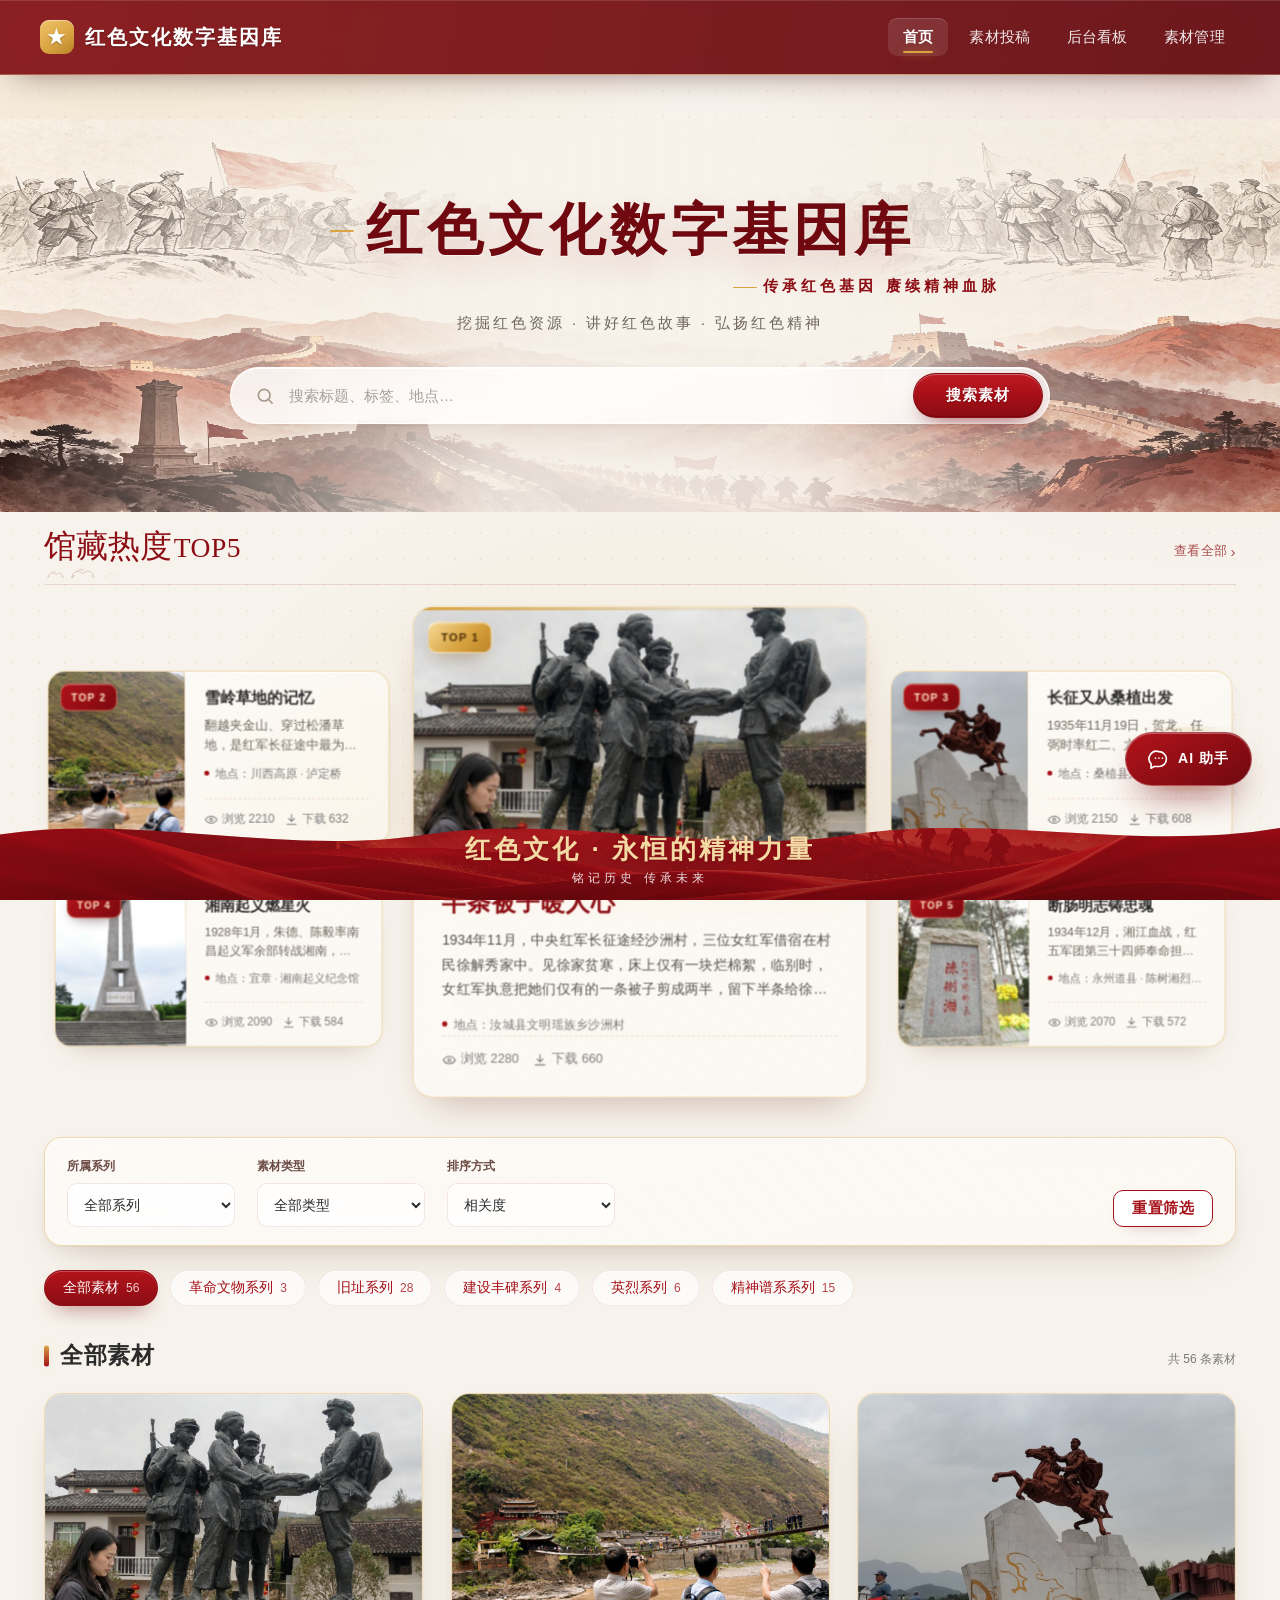
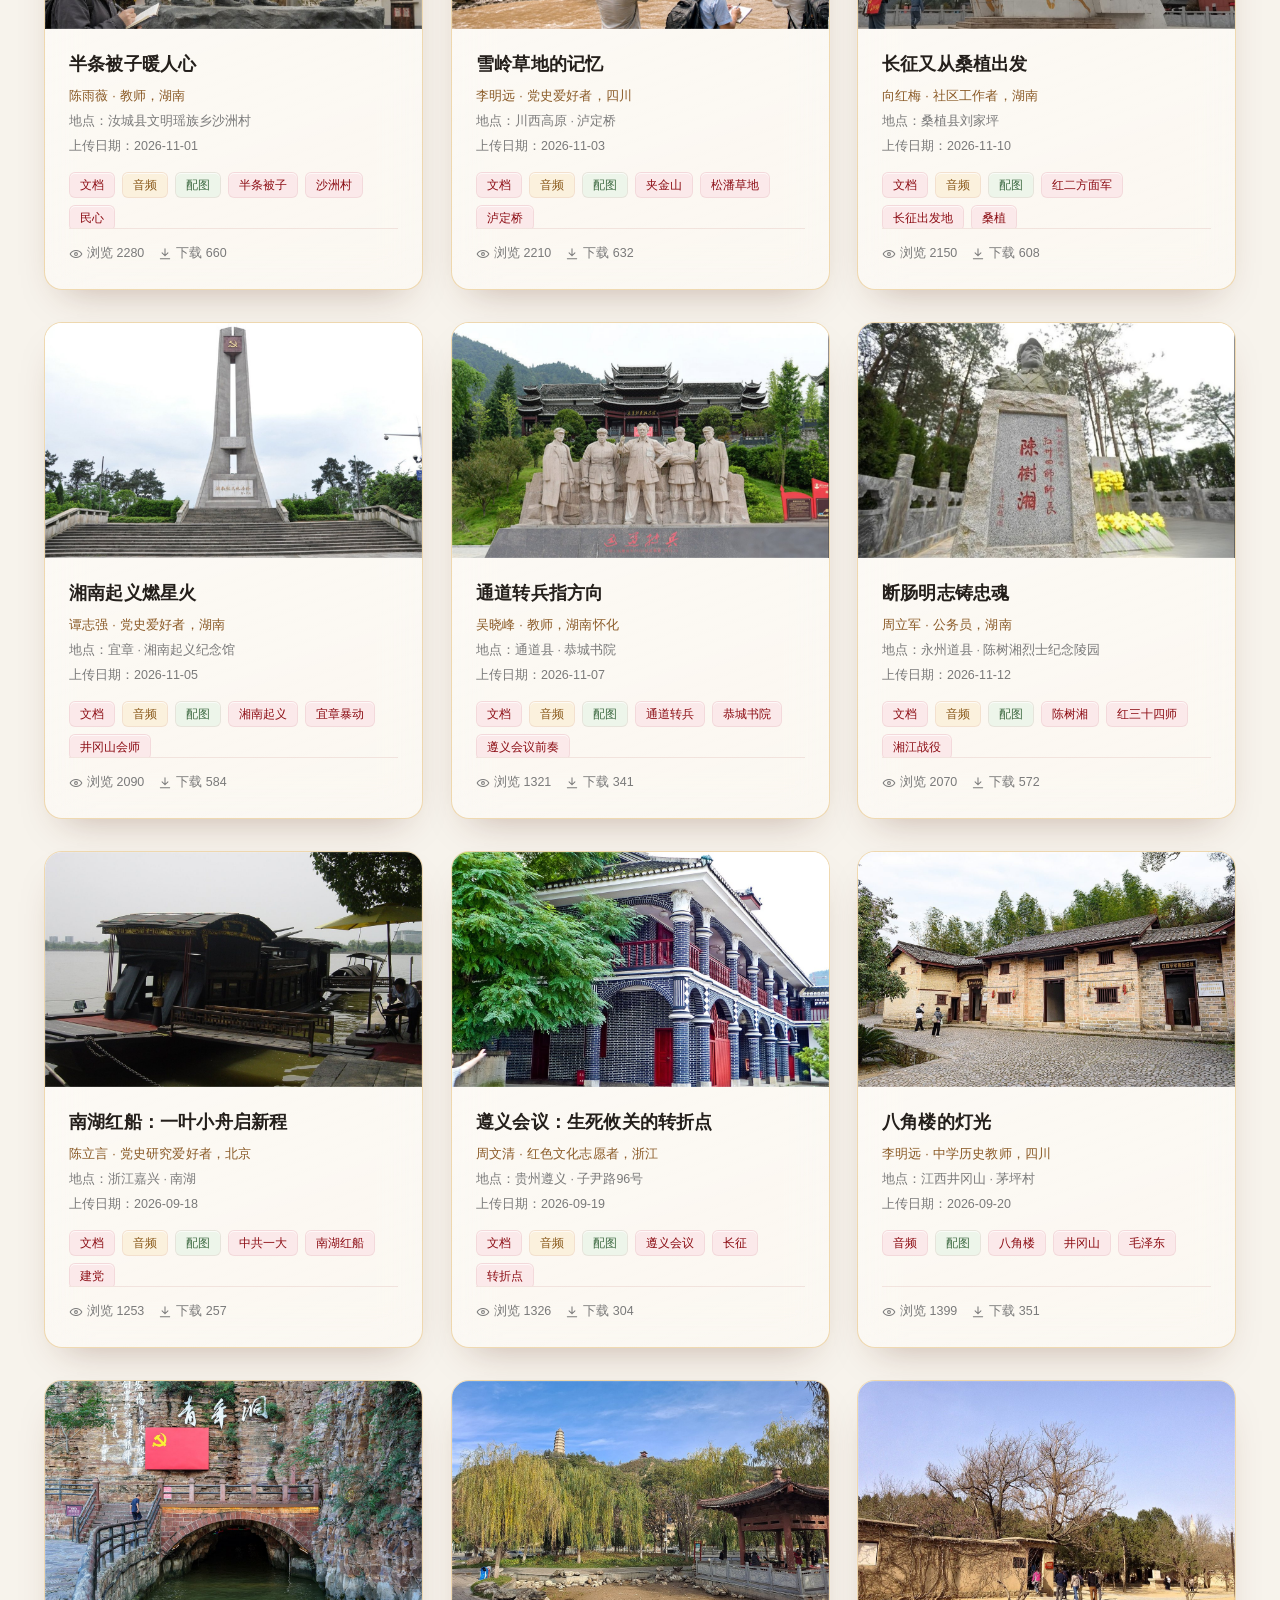
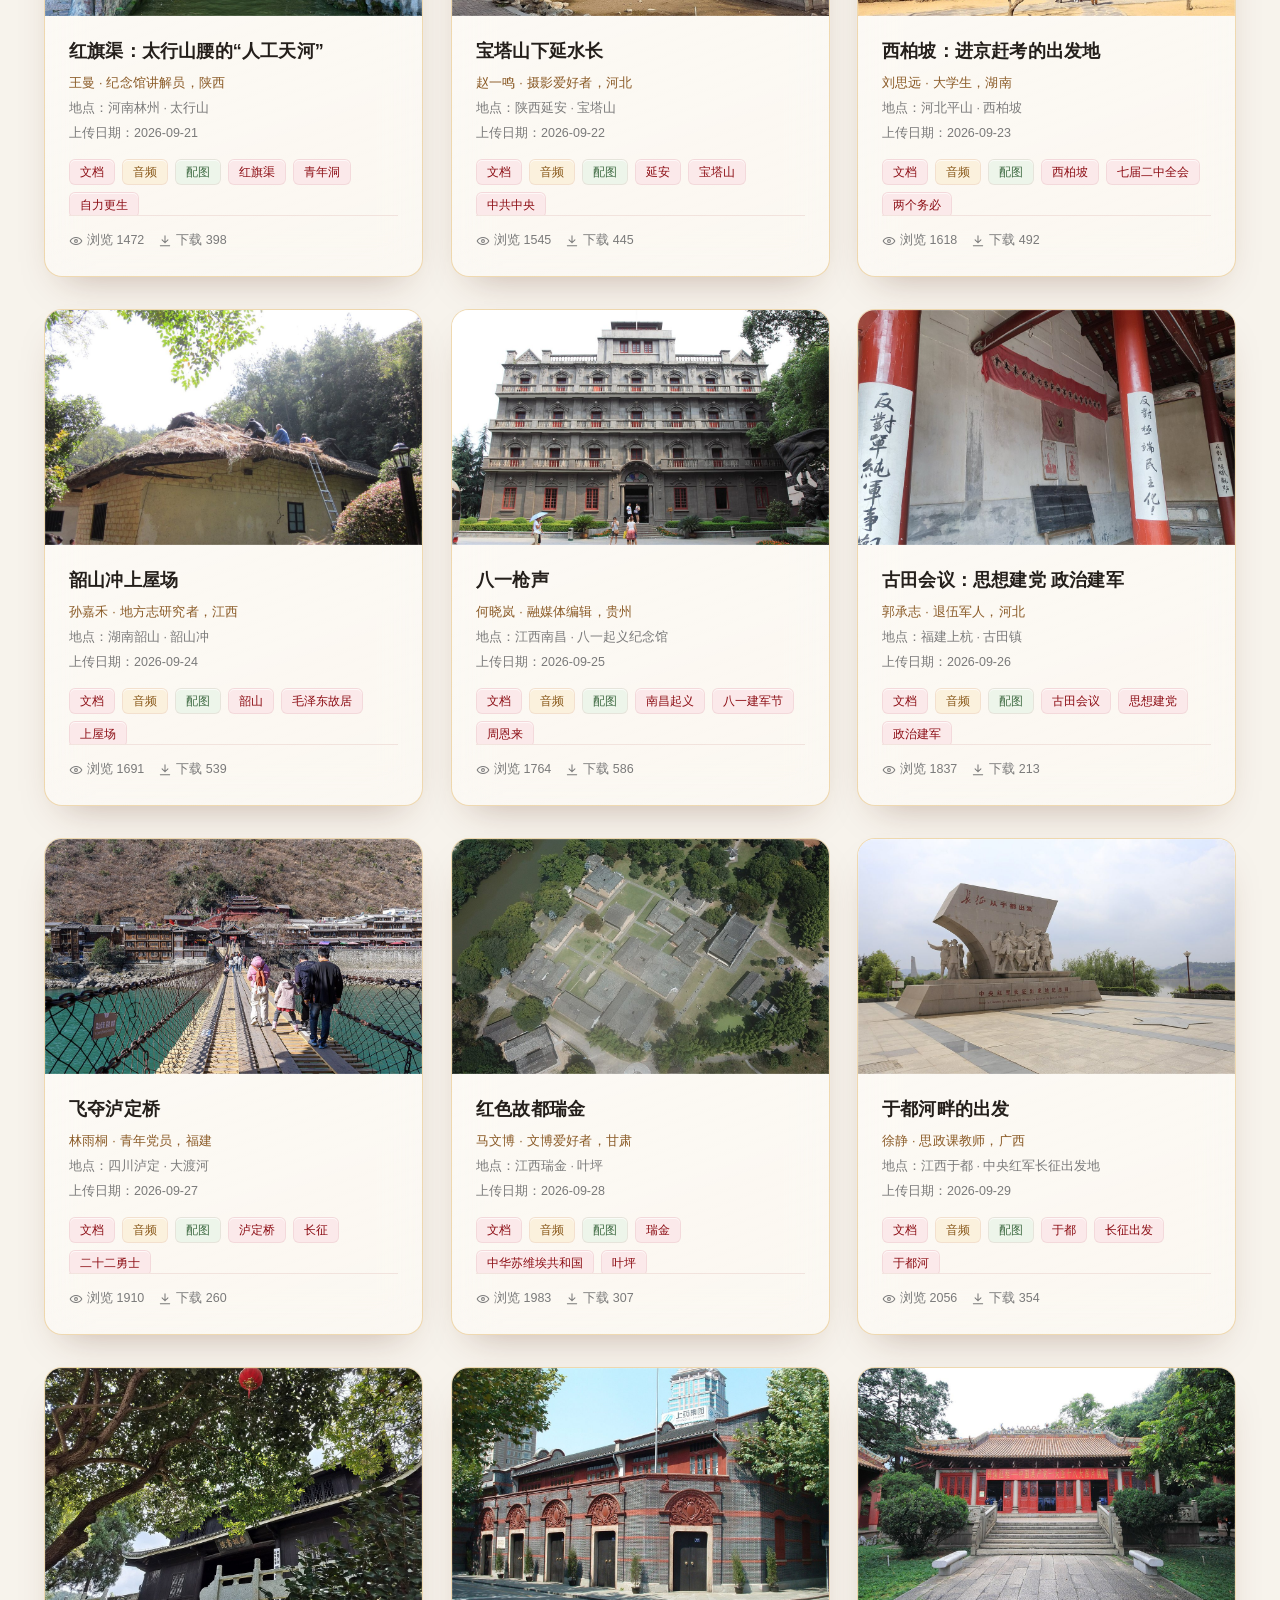
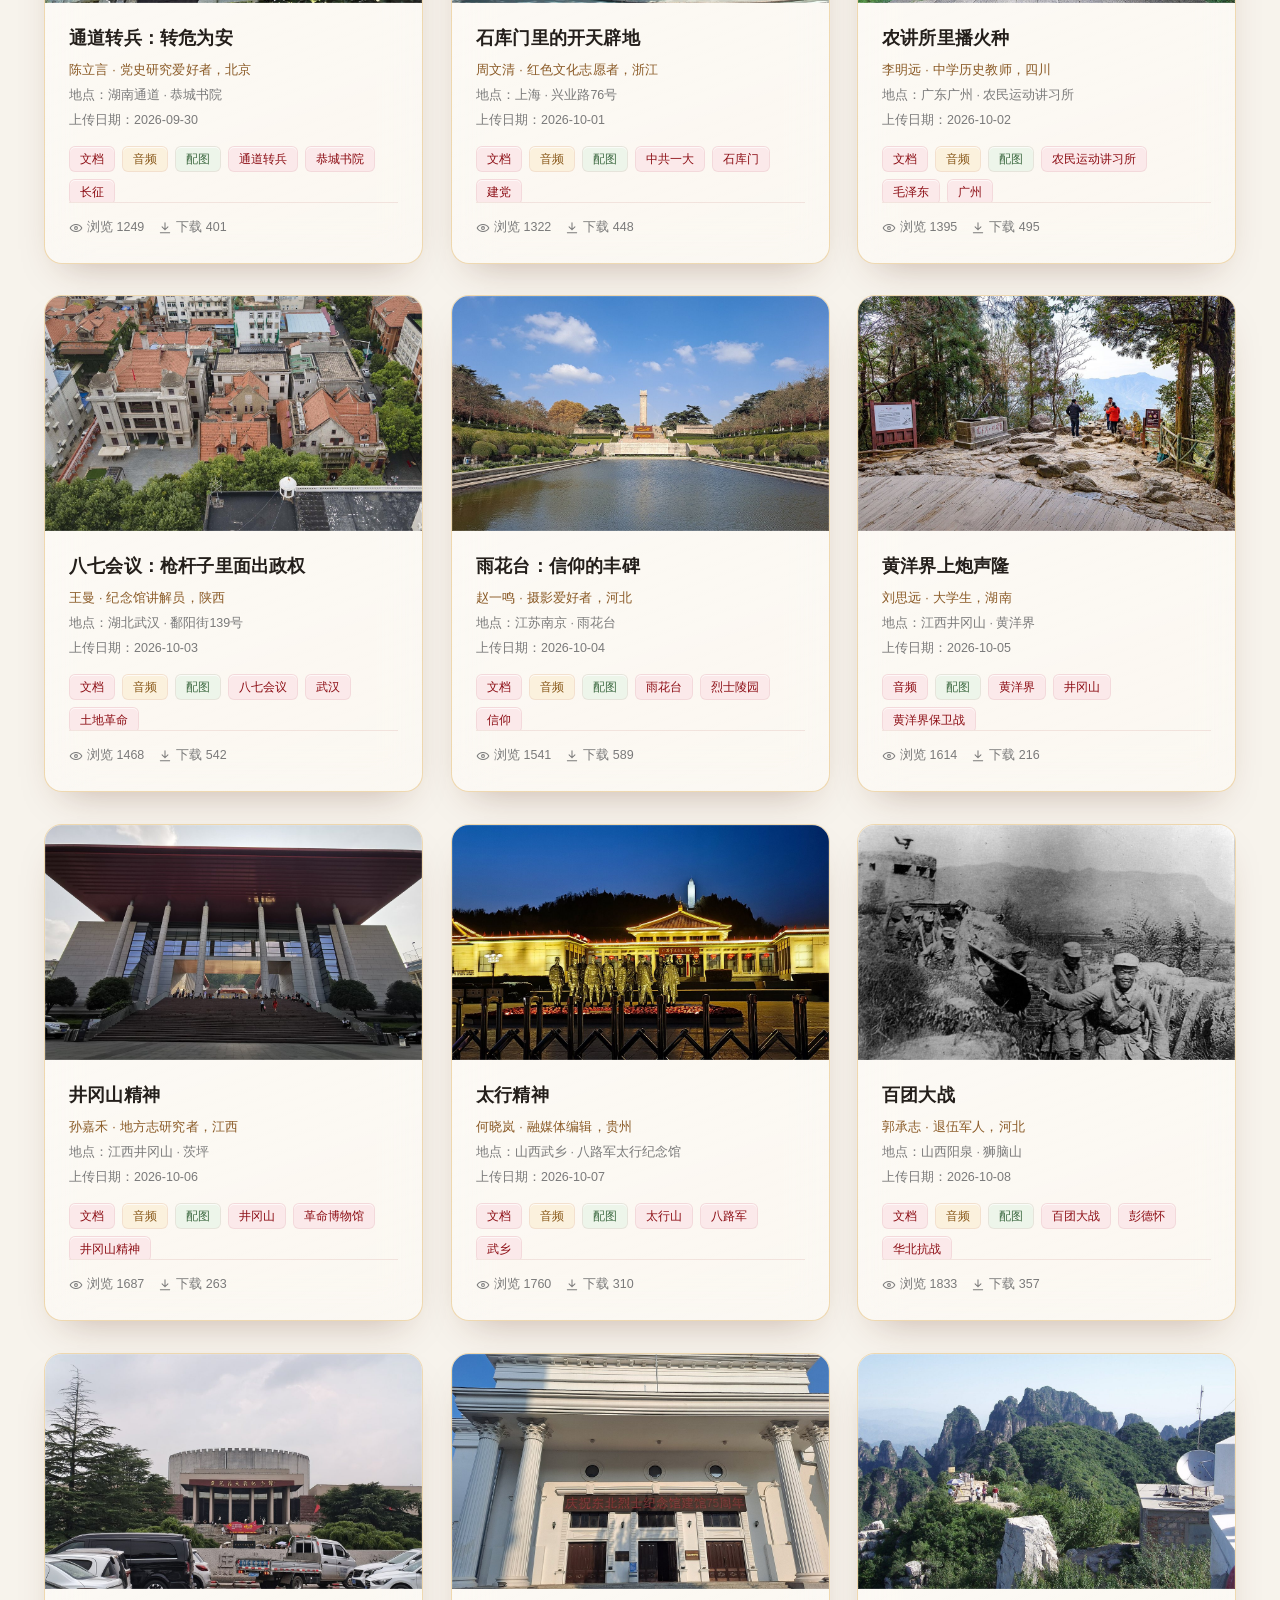
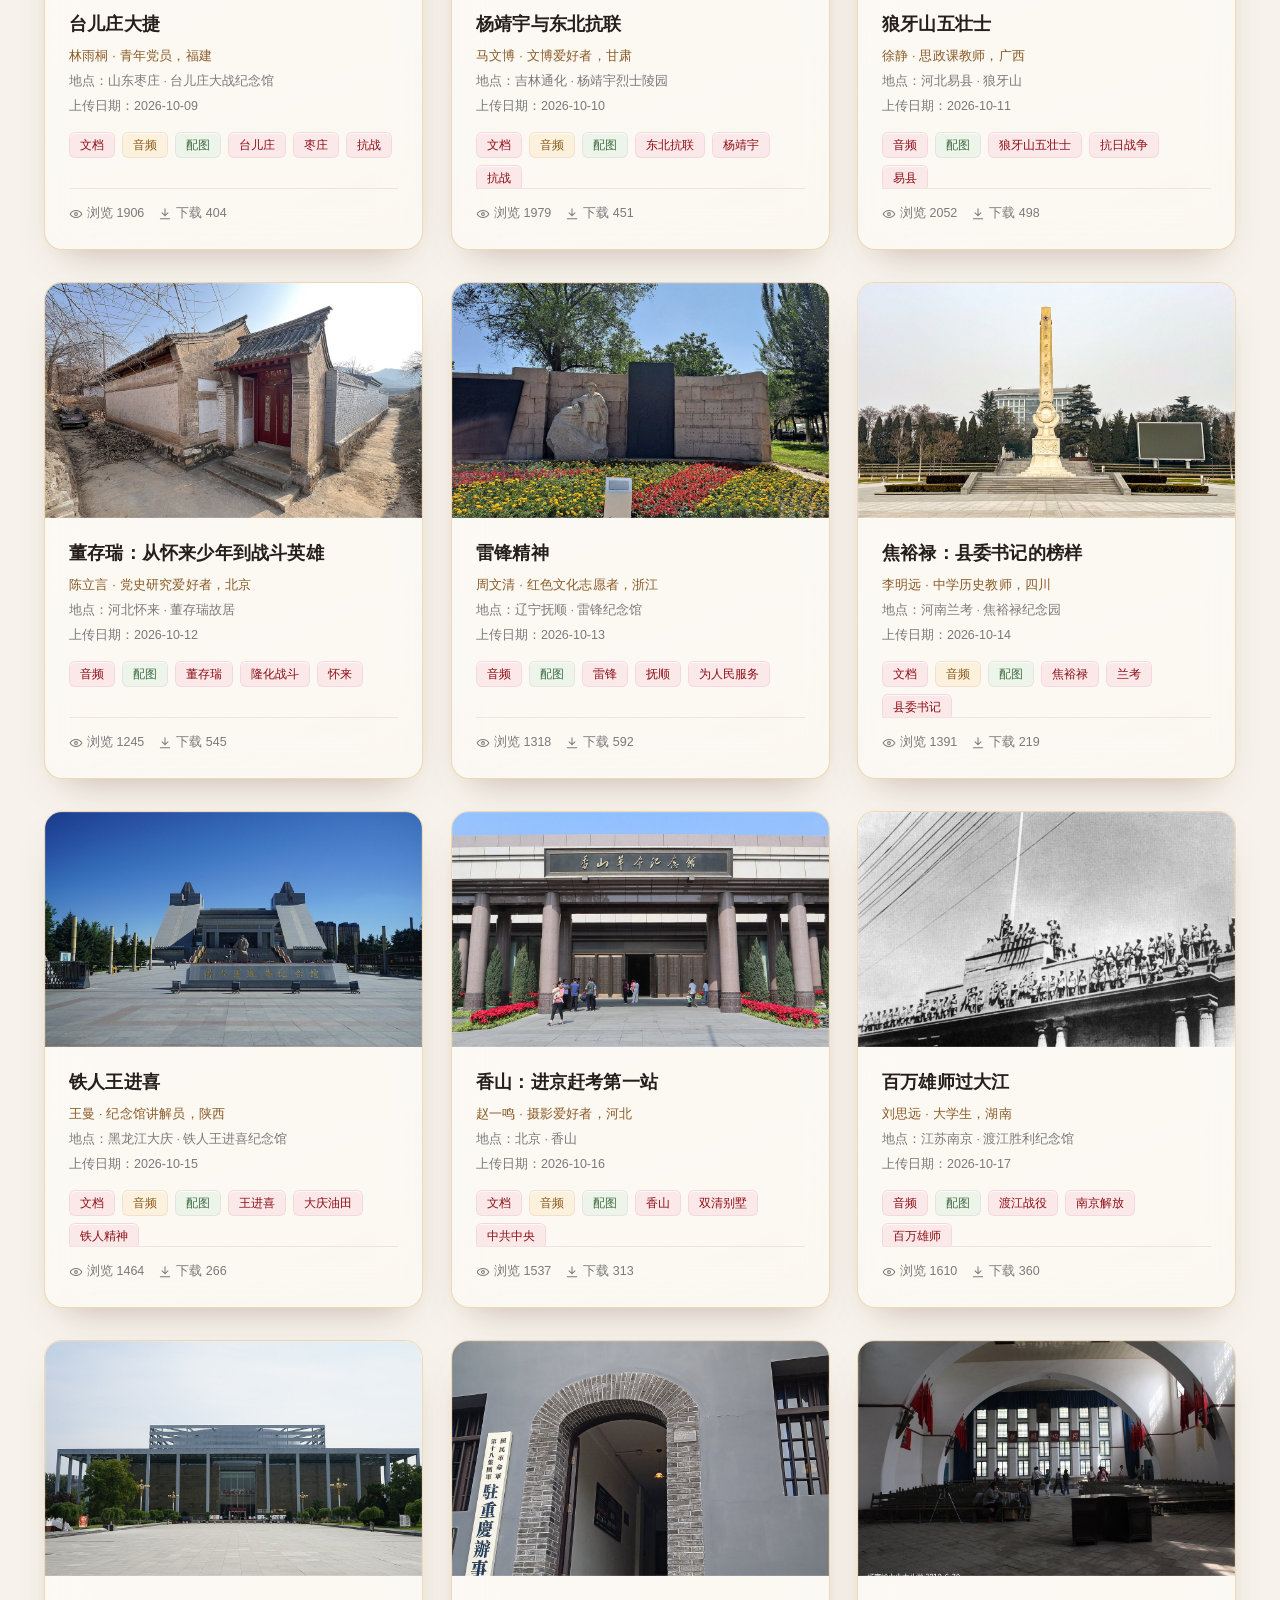
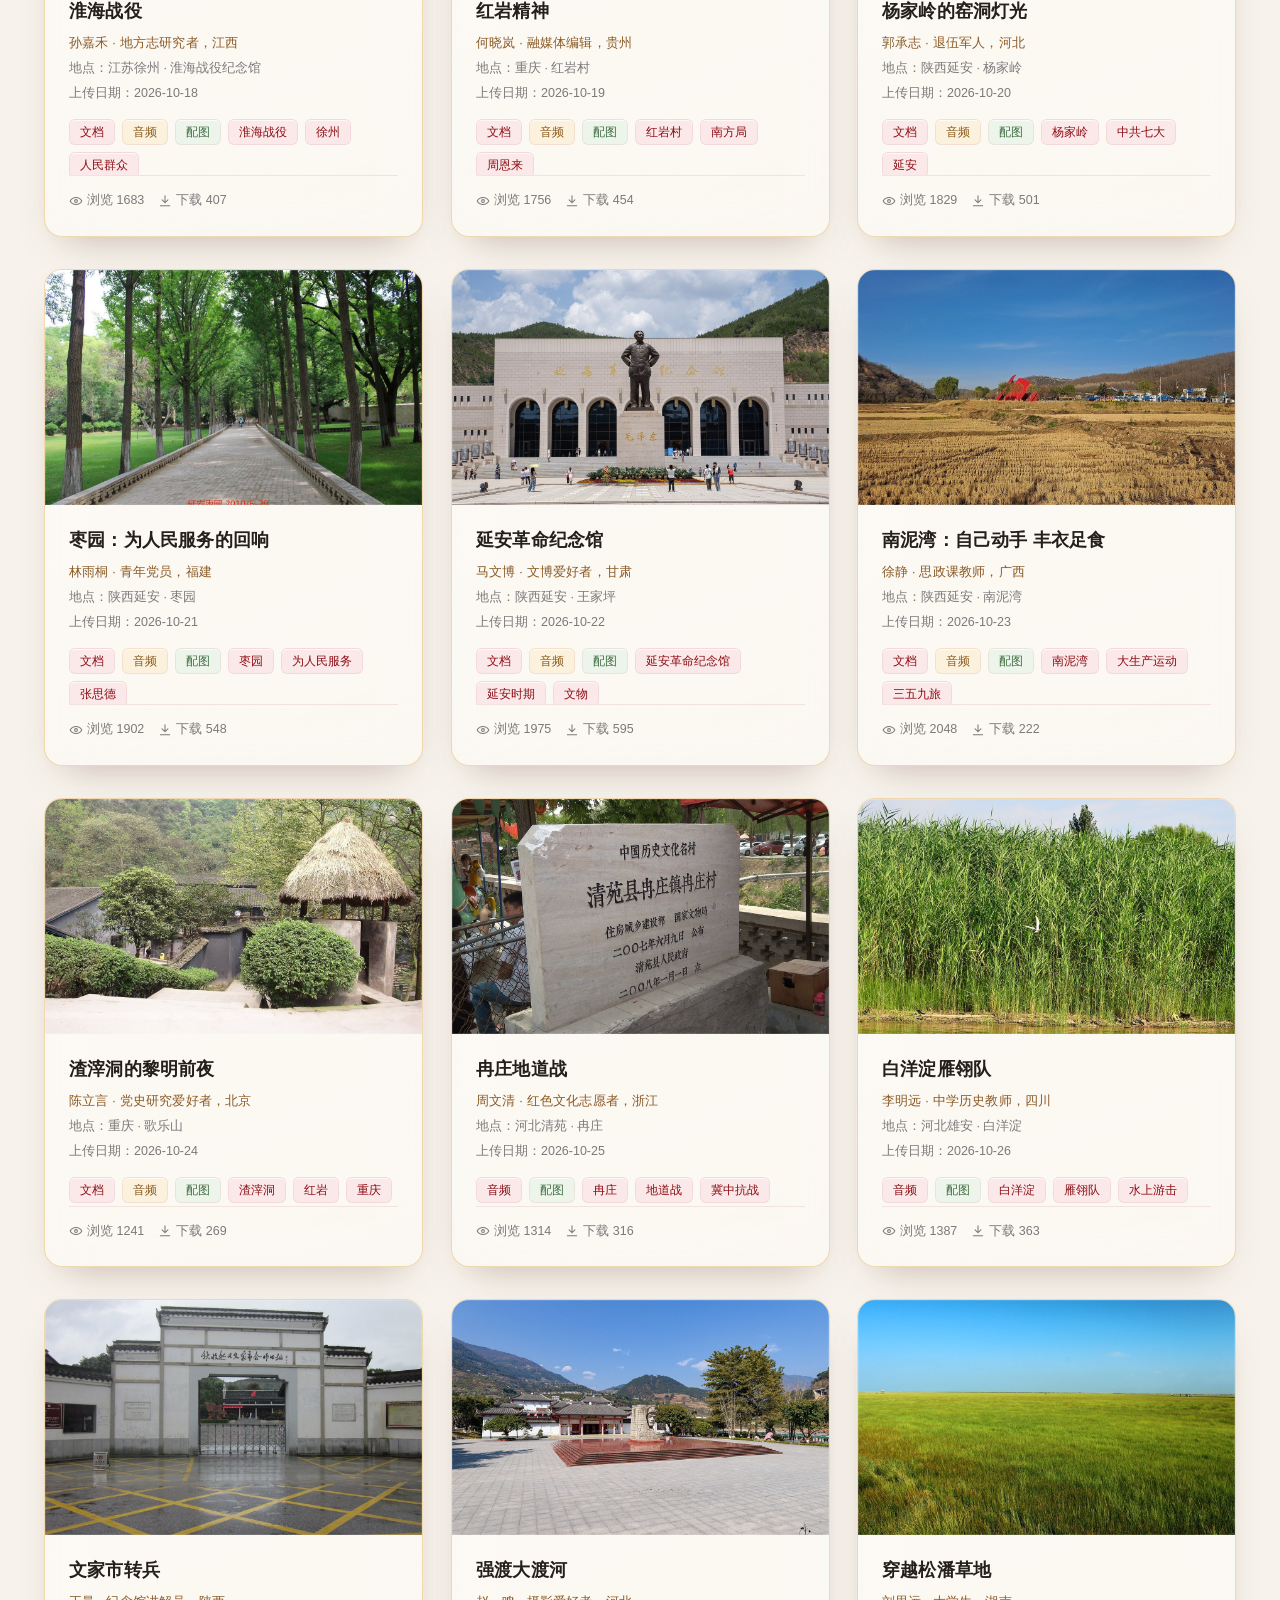
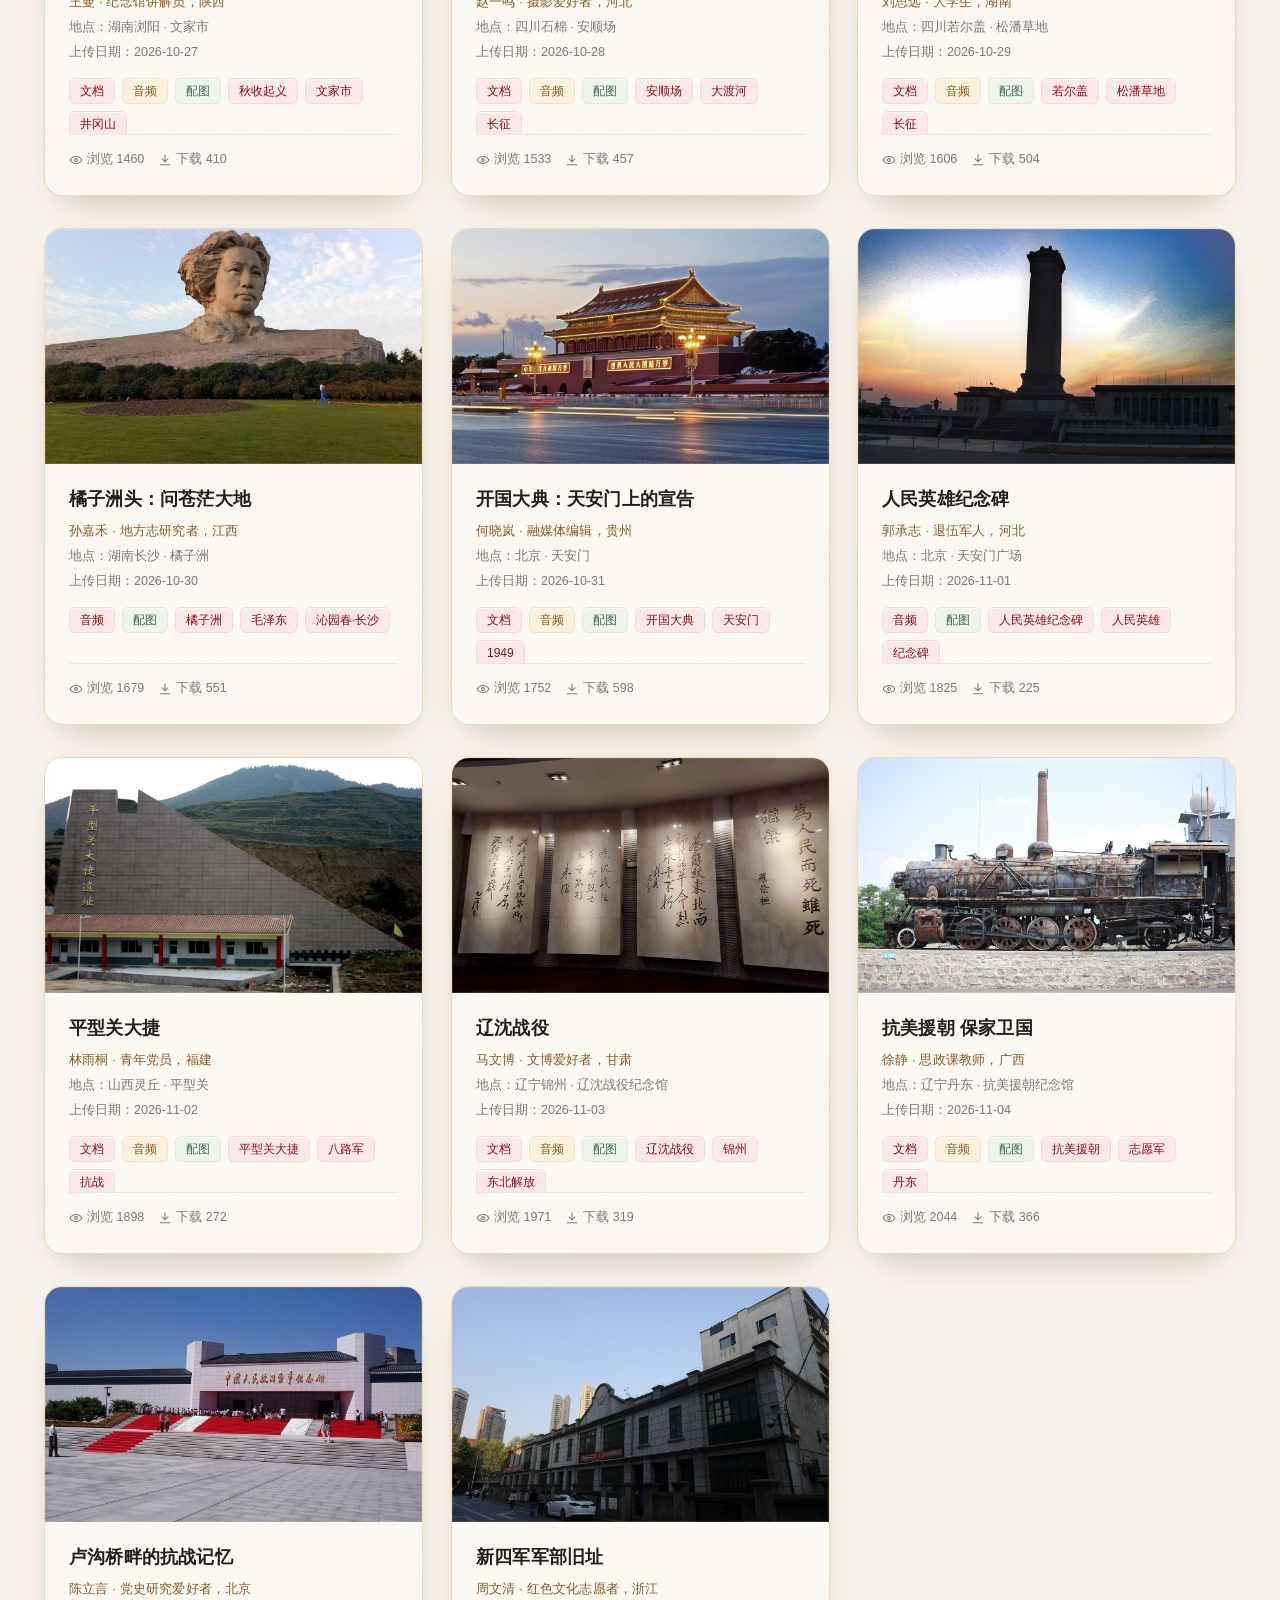
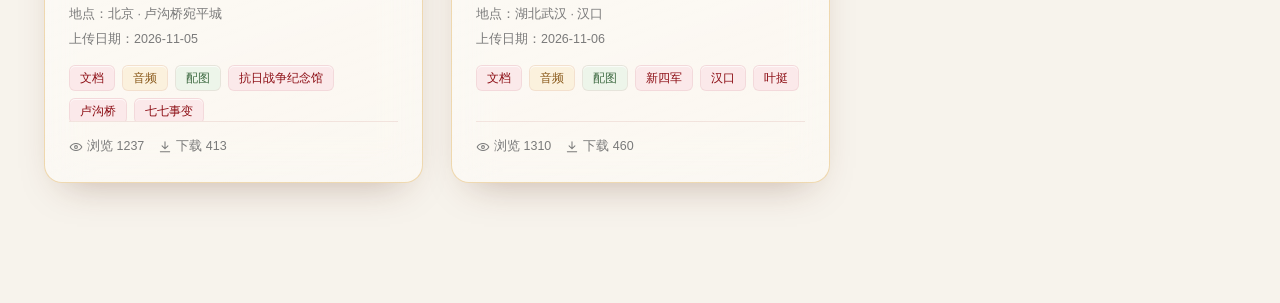
==== commit 00772cf6: "最新版" ====
--- a/index.html
+++ b/index.html
@@ -5,9 +5,9 @@
   <meta name="viewport" content="width=device-width, initial-scale=1.0">
   <title>首页 · 红色文化数字基因库</title>
   <link rel="icon" type="image/svg+xml" href="assets/images/favicon.svg">
-  <link rel="stylesheet" href="css/common.css?v=20261117c">
-  <link rel="stylesheet" href="css/index.css?v=20261117c">
-  <link rel="stylesheet" href="css/ai-chat.css?v=20261117e">
+  <link rel="stylesheet" href="css/common.css?v=20261117i">
+  <link rel="stylesheet" href="css/index.css?v=20261117i">
+  <link rel="stylesheet" href="css/ai-chat.css?v=20261117i">
 </head>
 <body>
   <!-- 顶部红色实底导航（吸顶） -->
--- a/css/common.css
+++ b/css/common.css
@@ -25,16 +25,16 @@
   --font-subtitle: 16px;
   --font-body: 14.5px;
   --font-tag: 12px;
-  --glass-bg-strong: linear-gradient(158deg, rgba(255, 255, 255, .92) 0%, rgba(255, 252, 246, .8) 100%);
-  --glass-blur: blur(18px) saturate(1.38);
+  --glass-bg-strong: linear-gradient(160deg, rgba(255, 255, 255, .64) 0%, rgba(255, 255, 255, .44) 100%);
+  --glass-blur: blur(22px) saturate(1.5);
   --shadow-card:
-    0 1px 2px rgba(76, 48, 24, .05),
-    0 4px 10px rgba(76, 48, 24, .045),
-    0 22px 44px -20px rgba(90, 40, 20, .22);
+    0 1px 2px rgba(76, 48, 24, .04),
+    0 6px 14px rgba(76, 48, 24, .05),
+    0 24px 48px -22px rgba(90, 40, 20, .2);
   --shadow-card-hover:
-    0 1px 2px rgba(76, 48, 24, .05),
-    0 10px 22px -6px rgba(110, 55, 28, .14),
-    0 32px 64px -22px rgba(110, 55, 28, .34);
+    0 1px 2px rgba(76, 48, 24, .04),
+    0 12px 24px -8px rgba(110, 55, 28, .13),
+    0 34px 66px -24px rgba(110, 55, 28, .3);
   --shadow-inset-light: inset 0 1px 0 rgba(255, 255, 255, .9);
   --ease-out: cubic-bezier(.22, .61, .36, 1);
   --header-h: 72px;
@@ -306,17 +306,16 @@
 
 :root {
   --glass-bg:
-    linear-gradient(158deg, rgba(255, 255, 255, .8) 0%, rgba(255, 252, 247, .58) 100%);
-  --glass-border: rgba(146, 104, 62, .16);
+    linear-gradient(160deg, rgba(255, 255, 255, .6) 0%, rgba(255, 255, 255, .4) 100%);
+  --glass-border: rgba(217, 164, 65, .38);
   --glass-line: rgba(140, 13, 20, .07);
   --glass-shadow:
-    inset 0 1px 0 rgba(255, 255, 255, .92),
-    0 2px 6px rgba(84, 40, 18, .06),
-    0 22px 44px -22px rgba(84, 32, 16, .38);
+    inset 0 1px 0 rgba(255, 255, 255, .9),
+    0 18px 38px -20px rgba(90, 40, 20, .35);
   --shadow-lift:
-    inset 0 1px 0 rgba(255, 255, 255, .96),
-    0 2px 4px rgba(84, 40, 18, .06),
-    0 30px 56px -22px rgba(84, 28, 14, .42);
+    inset 0 1px 0 rgba(255, 255, 255, .94),
+    0 2px 4px rgba(84, 40, 18, .05),
+    0 28px 52px -22px rgba(84, 28, 14, .36);
   --ease-soft: cubic-bezier(.22, .68, .28, 1);
 }
 
@@ -359,8 +358,8 @@
 .card, .material-card, .top5-main, .top5-mini, .filter-card, .detail-card, .related-card, .audio-box, .empty-state, .not-found, .stat-card, .panel, .list-panel, .overview-card, .filter-bar {
   background: var(--glass-bg);
   border: 1px solid var(--glass-border);
-  -webkit-backdrop-filter: blur(16px) saturate(1.35);
-  backdrop-filter: blur(16px) saturate(1.35);
+  -webkit-backdrop-filter: var(--glass-blur);
+  backdrop-filter: var(--glass-blur);
   box-shadow: var(--glass-shadow);
 }
 
@@ -376,7 +375,7 @@
 
 .material-card:hover, .material-card:focus-visible, .related-card:hover, .related-card:focus-visible, .stat-card:hover, .overview-card:hover {
   transform: translateY(-6px);
-  border-color: rgba(217, 164, 65, .62);
+  border-color: rgba(217, 164, 65, .55);
   box-shadow: var(--shadow-lift);
   outline: none;
 }
--- a/css/index.css
+++ b/css/index.css
@@ -109,12 +109,10 @@
   background: var(--glass-bg-strong);
   -webkit-backdrop-filter: var(--glass-blur);
   backdrop-filter: var(--glass-blur);
-  border: 1px solid rgba(217, 164, 65, .62);
+  border: 1px solid var(--glass-border);
   border-radius: 20px;
   box-shadow:
-    var(--shadow-card),
-    inset 0 1px 0 rgba(255, 255, 255, .95),
-    0 0 0 1px rgba(217, 164, 65, .18),
+    inset 0 1px 0 rgba(255, 255, 255, .9),
     0 18px 40px -18px rgba(96, 28, 18, .34);
   overflow: hidden;
   cursor: pointer;
@@ -137,10 +135,10 @@
 
 .top5-main:hover, .top5-main:focus-visible {
   transform: translateY(-6px) scale(1.05);
-  border-color: var(--gold);
+  border-color: rgba(217, 164, 65, .55);
   box-shadow:
     var(--shadow-card-hover),
-    inset 0 1px 0 rgba(255, 255, 255, .95),
+    inset 0 1px 0 rgba(255, 255, 255, .9),
     0 0 0 1px rgba(217, 164, 65, .3);
   outline: none;
 }
@@ -192,7 +190,9 @@
   backdrop-filter: var(--glass-blur);
   border: 1px solid var(--glass-border);
   border-radius: 18px;
-  box-shadow: var(--shadow-card), inset 0 1px 0 rgba(255, 255, 255, .9);
+  box-shadow:
+    inset 0 1px 0 rgba(255, 255, 255, .9),
+    0 14px 30px -18px rgba(90, 40, 20, .3);
   overflow: hidden;
   cursor: pointer;
   transform: scale(.9) translateY(18px);
@@ -211,7 +211,7 @@
 }
 
 .top5-mini:hover, .top5-mini:focus-visible {
-  border-color: rgba(217, 164, 65, .88);
+  border-color: rgba(217, 164, 65, .55);
   box-shadow: var(--shadow-card-hover), inset 0 1px 0 rgba(255, 255, 255, .9);
   outline: none;
 }
@@ -617,8 +617,6 @@
     transform: none;
     z-index: auto;
   }
-  .top5-main { box-shadow: 0 12px 28px rgba(110, 55, 28, .16); }
-  .top5-mini--near, .top5-mini--far { box-shadow: var(--shadow-soft); }
   .material-grid { grid-template-columns: repeat(2, minmax(0, 1fr)); }
 }
 
@@ -786,10 +784,7 @@
     z-index: 3;
     min-height: 360px;
     transform: scale(1.02);
-    border-color: rgba(217, 164, 65, .68);
-    box-shadow:
-      0 24px 48px rgba(95, 32, 20, .24),
-      0 0 0 1px rgba(217, 164, 65, .22);
+    border-color: var(--glass-border);
   }
   .top5-main:hover, .top5-main:focus-visible { transform: translateY(-4px) scale(1.02); }
   .top5-main-cover { aspect-ratio: 16 / 9; }
@@ -805,13 +800,11 @@
   .top5-mini--near {
     z-index: 2;
     transform: scale(.98) translateY(6px);
-    box-shadow: 0 10px 22px rgba(95, 32, 20, .1);
   }
   .top5-mini--near:hover, .top5-mini--near:focus-visible { transform: scale(1) translateY(-2px); }
   .top5-mini--far {
     z-index: 1;
     transform: scale(.94) translateY(12px);
-    box-shadow: 0 4px 12px rgba(95, 32, 20, .07);
   }
   .top5-mini--far:hover, .top5-mini--far:focus-visible { transform: scale(.97) translateY(4px); }
 }
@@ -1035,13 +1028,15 @@
 .material-card {
   border-radius: 18px;
   background: var(--glass-bg);
+  -webkit-backdrop-filter: var(--glass-blur);
+  backdrop-filter: var(--glass-blur);
   border: 1px solid var(--glass-border);
   box-shadow: var(--glass-shadow);
 }
 
 .material-card:hover, .material-card:focus-visible {
   transform: translateY(-6px);
-  border-color: rgba(217, 164, 65, .62);
+  border-color: rgba(217, 164, 65, .55);
   box-shadow: var(--shadow-lift);
 }
 
@@ -1140,9 +1135,7 @@
   content: none;
 }
 
-.top5-main, .top5-mini { background: var(--glass-bg); }
-
-.top5-main { border-color: rgba(217, 164, 65, .55); }
+.top5-main { border-color: var(--glass-border); }
 
 .top5-mini--near, .top5-mini--far { background: var(--glass-bg); }
 
@@ -1152,7 +1145,6 @@
 
 .top5-mini-body {
   padding: 16px 20px 15px;
-  background: linear-gradient(180deg, rgba(255, 253, 248, .5), rgba(253, 246, 236, .22));
 }
 
 .top5-mini:hover .top5-mini-title,
--- a/css/ai-chat.css
+++ b/css/ai-chat.css
@@ -75,13 +75,13 @@
   max-width: calc(100vw - 32px);
   height: min(556px, calc(100vh - 132px));
   border-radius: 20px;
-  background: rgba(255, 253, 250, .9);
-  border: 1px solid rgba(255, 255, 255, .86);
+  background: rgba(255, 255, 255, .5);
+  border: 1px solid rgba(217, 164, 65, .38);
   box-shadow:
-    inset 0 1px 0 rgba(255, 255, 255, .95),
-    0 34px 70px -22px rgba(52, 6, 9, .5);
-  -webkit-backdrop-filter: blur(22px) saturate(1.4);
-  backdrop-filter: blur(22px) saturate(1.4);
+    inset 0 1px 0 rgba(255, 255, 255, .9),
+    0 30px 64px -24px rgba(52, 6, 9, .42);
+  -webkit-backdrop-filter: blur(24px) saturate(1.5);
+  backdrop-filter: blur(24px) saturate(1.5);
   overflow: hidden;
   transform-origin: 100% 100%;
   animation: aiPanelIn .28s var(--ease-soft);
@@ -198,8 +198,8 @@
 /* 设置面板 */
 .ai-settings {
   padding: 12px 16px 14px;
-  border-bottom: 1px solid rgba(140, 13, 20, .1);
-  background: rgba(255, 249, 241, .92);
+  border-bottom: 1px solid rgba(217, 164, 65, .2);
+  background: rgba(255, 249, 241, .55);
 }
 
 .ai-settings[hidden] {
@@ -226,7 +226,7 @@
   min-width: 0;
   height: 36px;
   padding: 0 12px;
-  border: 1px solid rgba(140, 13, 20, .16);
+  border: 1px solid rgba(217, 164, 65, .24);
   border-radius: 9px;
   background: #fff;
   color: var(--text-main);
@@ -236,15 +236,15 @@
 }
 
 .ai-key-input:focus {
-  border-color: rgba(165, 15, 23, .5);
-  box-shadow: 0 0 0 3px rgba(165, 15, 23, .08);
+  border-color: rgba(217, 164, 65, .55);
+  box-shadow: 0 0 0 3px rgba(217, 164, 65, .12);
 }
 
 .ai-key-btn {
   flex: none;
   height: 36px;
   padding: 0 12px;
-  border: 1px solid rgba(140, 13, 20, .16);
+  border: 1px solid rgba(217, 164, 65, .22);
   border-radius: 9px;
   background: #fff;
   color: #8c0d14;
@@ -256,8 +256,8 @@
 }
 
 .ai-key-btn:hover {
-  background: rgba(251, 233, 234, .8);
-  border-color: rgba(165, 15, 23, .3);
+  background: rgba(255, 250, 240, .88);
+  border-color: rgba(217, 164, 65, .42);
 }
 
 .ai-key-btn.is-primary {
@@ -333,8 +333,8 @@
   max-width: 78%;
   padding: 11px 14px;
   border-radius: 4px 14px 14px 14px;
-  background: rgba(255, 255, 255, .92);
-  border: 1px solid rgba(140, 13, 20, .08);
+  background: rgba(255, 255, 255, .66);
+  border: 1px solid rgba(217, 164, 65, .22);
   box-shadow: 0 10px 22px -18px rgba(84, 32, 16, .5);
   color: #35302b;
   font-size: 13.5px;
@@ -350,6 +350,11 @@
   box-shadow: 0 12px 24px -16px rgba(111, 9, 15, .8);
 }
 
+.ai-msg-bot .ai-bubble {
+  background: rgba(255, 255, 255, .66);
+  border: 1px solid rgba(217, 164, 65, .22);
+}
+
 .ai-bubble p + p { margin-top: 6px; }
 
 .ai-notice {
@@ -360,7 +365,7 @@
 .ai-reco {
   margin-top: 10px;
   padding-top: 9px;
-  border-top: 1px dashed rgba(140, 13, 20, .16);
+  border-top: 1px dashed rgba(217, 164, 65, .24);
 }
 
 .ai-reco-title {
@@ -386,14 +391,16 @@
   gap: 3px;
   padding: 7px 9px;
   border-radius: 8px;
-  background: rgba(251, 233, 234, .62);
+  background: rgba(255, 253, 248, .55);
+  border: 1px solid rgba(217, 164, 65, .2);
   color: #6f090f;
   text-decoration: none;
-  transition: background .18s ease, transform .18s ease;
+  transition: background .18s ease, border-color .18s ease, transform .18s ease;
 }
 
 .ai-reco-list a:hover {
-  background: rgba(251, 233, 234, .95);
+  background: rgba(255, 250, 240, .9);
+  border-color: rgba(217, 164, 65, .4);
   transform: translateX(2px);
 }
 
@@ -607,7 +614,7 @@
 .ai-quick-btn {
   max-width: 100%;
   padding: 6px 11px;
-  border: 1px solid rgba(140, 13, 20, .16);
+  border: 1px solid rgba(217, 164, 65, .22);
   border-radius: 999px;
   background: rgba(255, 255, 255, .82);
   color: #8c0d14;
@@ -619,8 +626,8 @@
 }
 
 .ai-quick-btn:hover {
-  background: rgba(251, 233, 234, .9);
-  border-color: rgba(165, 15, 23, .3);
+  background: rgba(255, 250, 240, .88);
+  border-color: rgba(217, 164, 65, .42);
   transform: translateY(-1px);
 }
 
@@ -629,8 +636,8 @@
   align-items: center;
   gap: 8px;
   padding: 12px 14px 14px;
-  border-top: 1px solid rgba(140, 13, 20, .08);
-  background: rgba(255, 253, 250, .72);
+  border-top: 1px solid rgba(217, 164, 65, .22);
+  background: rgba(255, 253, 250, .55);
 }
 
 .ai-input {
@@ -638,7 +645,7 @@
   min-width: 0;
   height: 42px;
   padding: 0 14px;
-  border: 1px solid rgba(140, 13, 20, .12);
+  border: 1px solid rgba(217, 164, 65, .24);
   border-radius: 999px;
   background: #fff;
   color: var(--text-main);
@@ -649,8 +656,8 @@
 }
 
 .ai-input:focus {
-  border-color: rgba(165, 15, 23, .5);
-  box-shadow: 0 0 0 3px rgba(165, 15, 23, .08);
+  border-color: rgba(217, 164, 65, .55);
+  box-shadow: 0 0 0 3px rgba(217, 164, 65, .12);
 }
 
 .ai-send {
